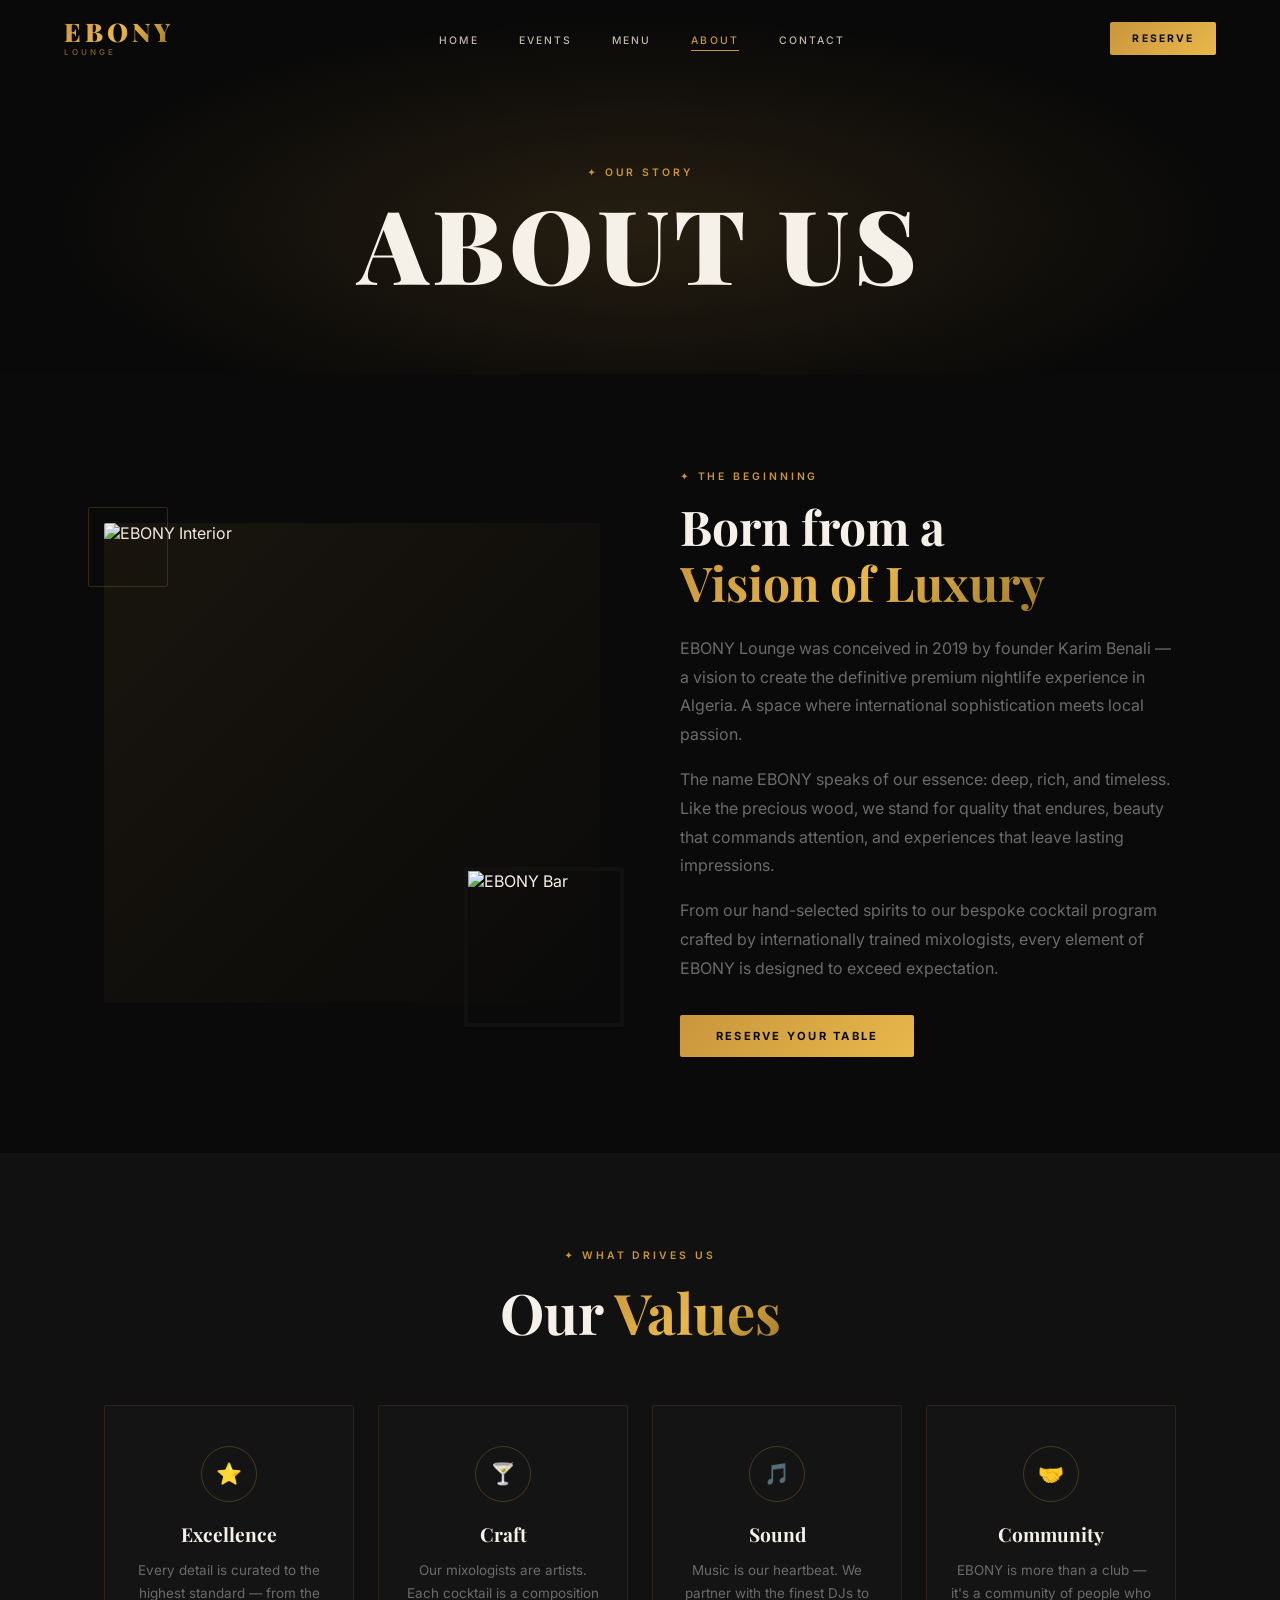
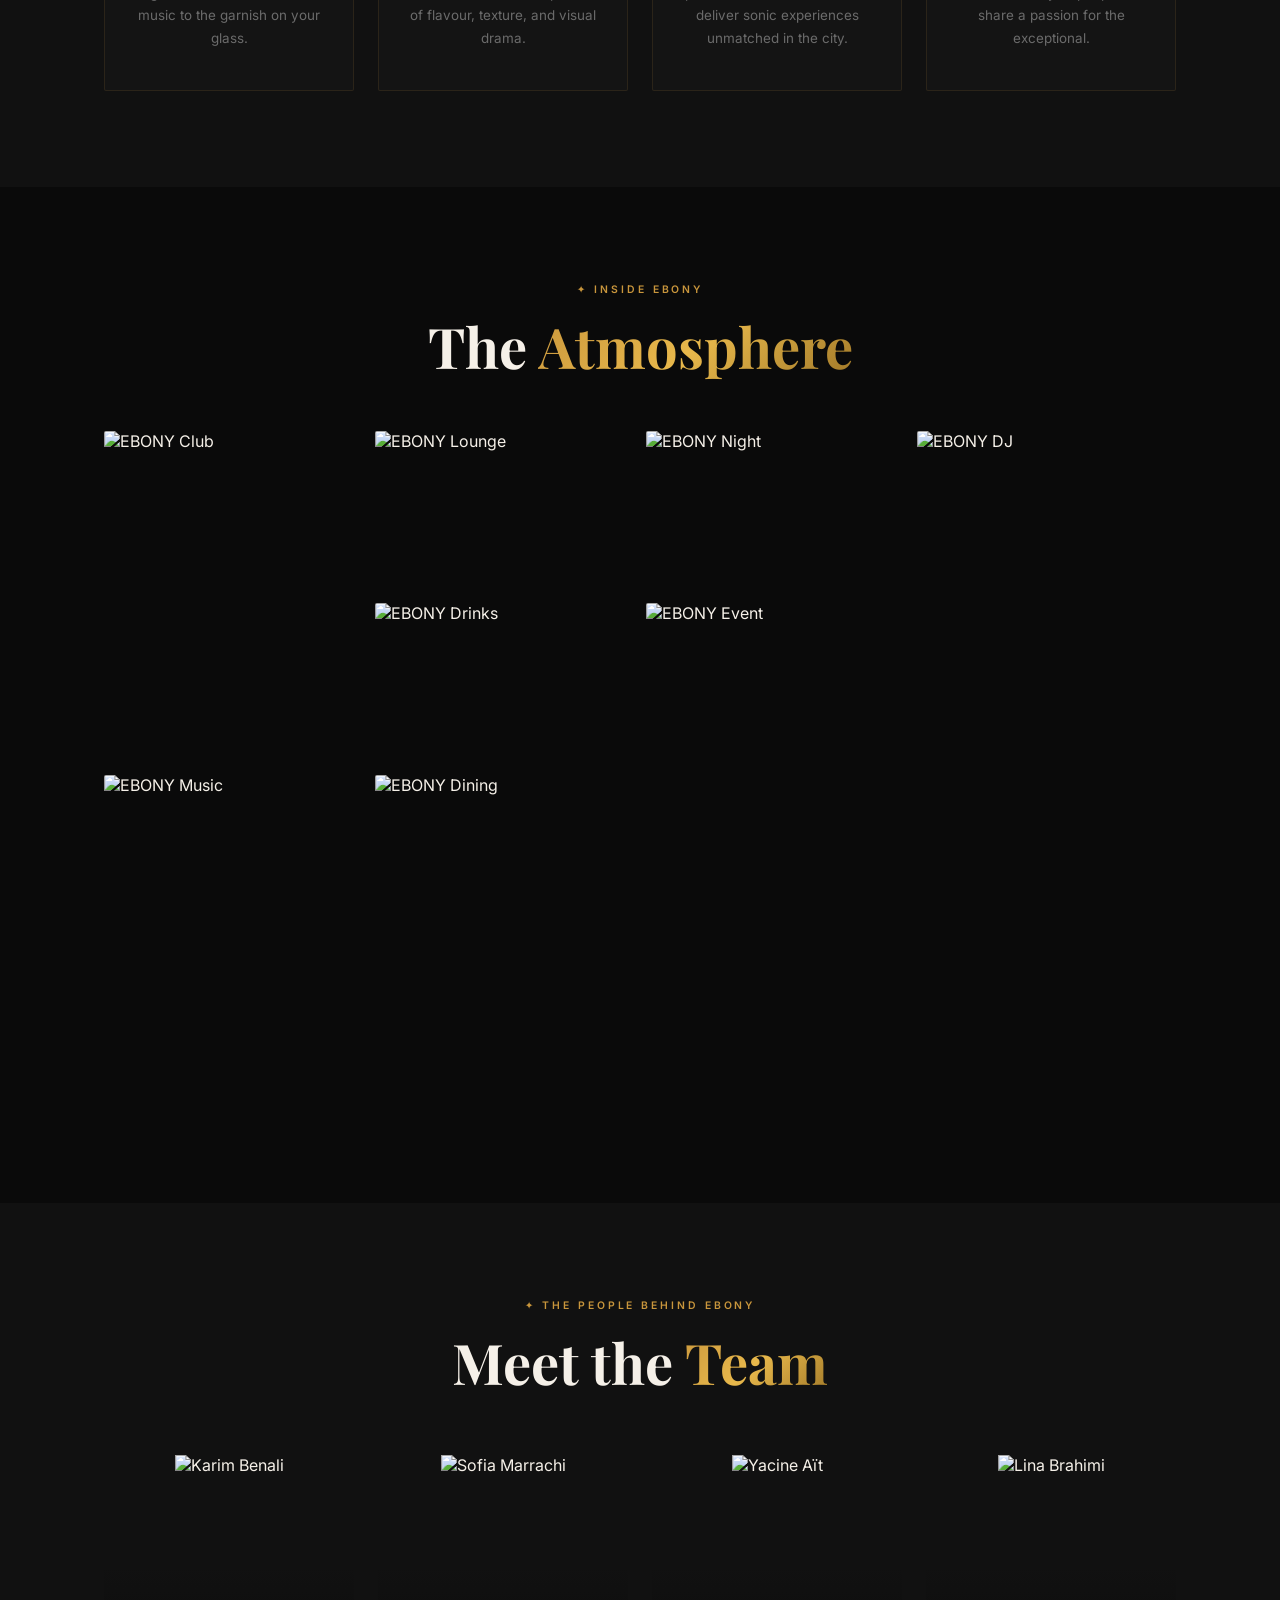
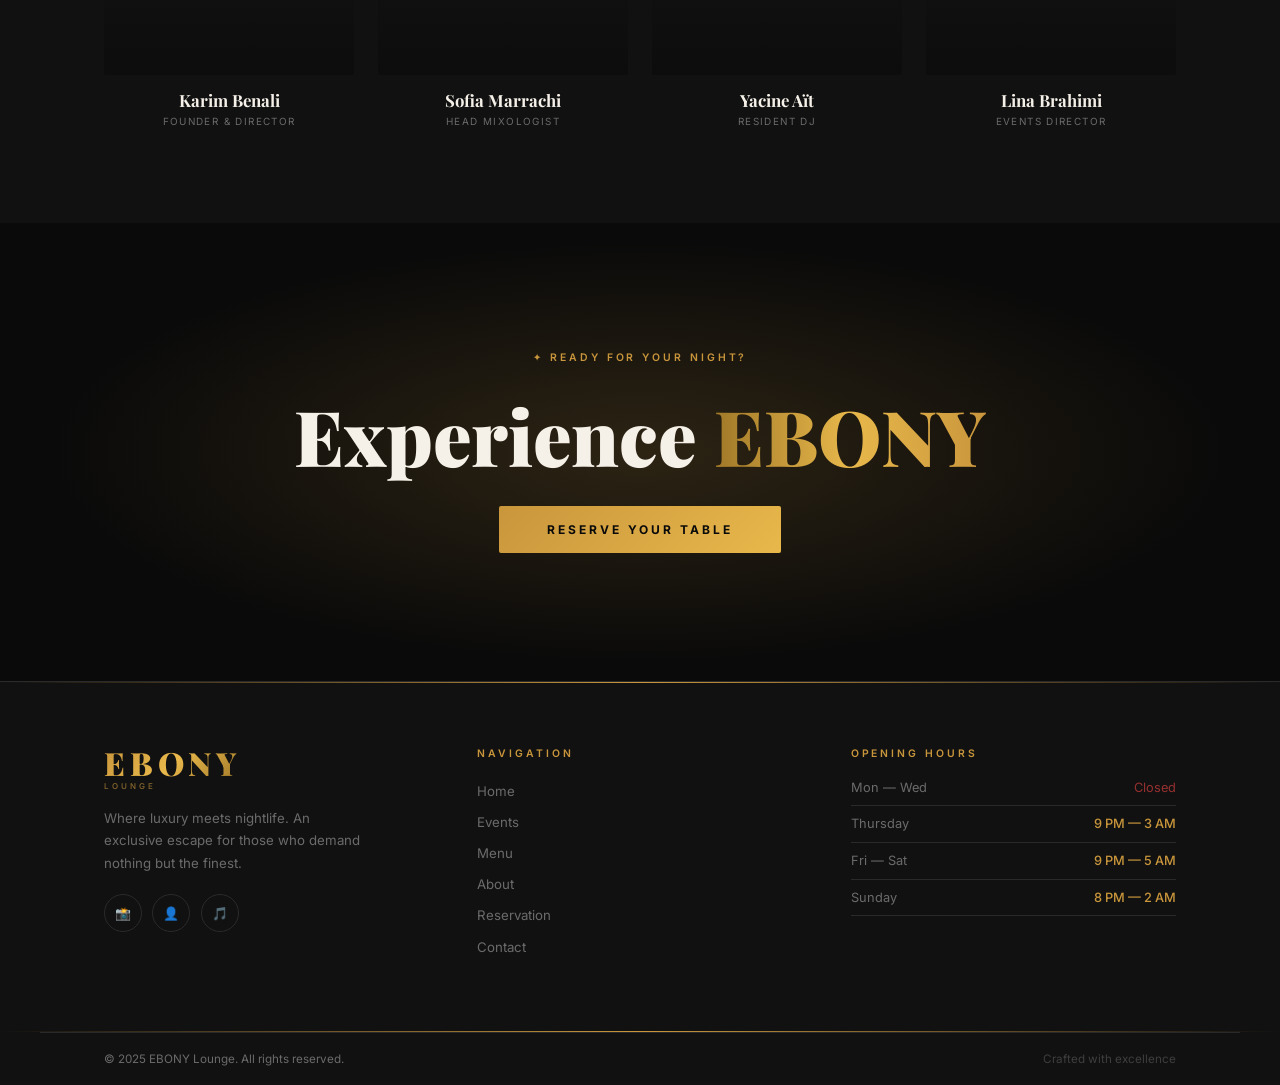
==== about.html @ 44146f15 "Initial commit — EBONY Lounge website" ====
<!DOCTYPE html>
<html lang="en">
<head>
  <meta charset="UTF-8" />
  <meta name="viewport" content="width=device-width, initial-scale=1.0" />
  <title>About — EBONY Lounge</title>
  <link rel="stylesheet" href="css/style.css" />
</head>
<body>

<nav id="navbar">
  <a href="index.html" class="nav-logo">
    <div class="logo-name gold-gradient">EBONY</div>
    <div class="logo-sub">LOUNGE</div>
  </a>
  <ul class="nav-links">
    <li><a href="index.html">Home</a></li>
    <li><a href="events.html">Events</a></li>
    <li><a href="menu.html">Menu</a></li>
    <li><a href="about.html">About</a></li>
    <li><a href="contact.html">Contact</a></li>
  </ul>
  <div class="nav-cta-wrap"><a href="reservation.html" class="btn-gold nav-cta">Reserve</a></div>
  <button class="nav-toggle" onclick="toggleMenu()" aria-label="Menu"><span></span><span></span><span></span></button>
</nav>
<div class="mobile-menu" id="mobileMenu">
  <a href="index.html" onclick="closeMenu()">Home</a>
  <a href="events.html" onclick="closeMenu()">Events</a>
  <a href="menu.html" onclick="closeMenu()">Menu</a>
  <a href="about.html" onclick="closeMenu()">About</a>
  <a href="reservation.html" onclick="closeMenu()">Reserve</a>
  <a href="contact.html" onclick="closeMenu()">Contact</a>
</div>

<!-- PAGE HERO -->
<div class="page-hero">
  <div class="page-hero-bg" style="background-image:url('https://images.unsplash.com/photo-1566417713940-fe7c737a9ef2?w=1920&q=80')"></div>
  <div class="page-hero-overlay"></div>
  <div class="page-hero-glow"></div>
  <div class="page-hero-content">
    <span class="section-label">✦ Our Story</span>
    <h1 class="page-title">ABOUT US</h1>
  </div>
</div>

<!-- STORY -->
<section class="section">
  <div class="container">
    <div class="about-split">
      <div class="about-img-wrap reveal from-left">
        <div class="about-img-main">
          <img src="https://images.unsplash.com/photo-1566417713940-fe7c737a9ef2?w=800&q=80" alt="EBONY Interior" loading="lazy" />
          <div class="about-img-overlay"></div>
        </div>
        <div class="about-img-thumb">
          <img src="https://images.unsplash.com/photo-1527529482837-4698179dc6ce?w=400&q=80" alt="EBONY Bar" loading="lazy" />
        </div>
        <div class="about-corner"></div>
      </div>
      <div class="reveal from-right">
        <p class="section-label" style="margin-bottom:1rem;">✦ The Beginning</p>
        <h2 style="font-family:'Playfair Display',serif;font-size:clamp(2rem,4vw,3rem);font-weight:700;line-height:1.15;margin-bottom:1.5rem;">
          Born from a<br><span class="gold-gradient">Vision of Luxury</span>
        </h2>
        <p style="color:var(--muted);line-height:1.8;margin-bottom:1rem;">
          EBONY Lounge was conceived in 2019 by founder Karim Benali — a vision to create the definitive premium nightlife experience in Algeria. A space where international sophistication meets local passion.
        </p>
        <p style="color:var(--muted);line-height:1.8;margin-bottom:1rem;">
          The name EBONY speaks of our essence: deep, rich, and timeless. Like the precious wood, we stand for quality that endures, beauty that commands attention, and experiences that leave lasting impressions.
        </p>
        <p style="color:var(--muted);line-height:1.8;margin-bottom:2rem;">
          From our hand-selected spirits to our bespoke cocktail program crafted by internationally trained mixologists, every element of EBONY is designed to exceed expectation.
        </p>
        <a href="reservation.html" class="btn-gold">Reserve Your Table</a>
      </div>
    </div>
  </div>
</section>

<!-- VALUES -->
<section class="section section-dark">
  <div class="container">
    <div class="reveal" style="text-align:center;margin-bottom:3.5rem;">
      <p class="section-label" style="margin-bottom:0.75rem;">✦ What Drives Us</p>
      <h2 style="font-family:'Playfair Display',serif;font-size:clamp(2rem,5vw,3.5rem);font-weight:700;color:var(--text);">
        Our <span class="gold-gradient">Values</span>
      </h2>
    </div>
    <div class="values-grid">
      <div class="value-card card reveal">
        <div class="value-icon">⭐</div>
        <h3 style="font-family:'Playfair Display',serif;font-size:1.2rem;font-weight:700;color:var(--text);margin-bottom:0.75rem;">Excellence</h3>
        <p style="color:var(--muted);font-size:0.84rem;line-height:1.7;">Every detail is curated to the highest standard — from the music to the garnish on your glass.</p>
      </div>
      <div class="value-card card reveal delay-1">
        <div class="value-icon">🍸</div>
        <h3 style="font-family:'Playfair Display',serif;font-size:1.2rem;font-weight:700;color:var(--text);margin-bottom:0.75rem;">Craft</h3>
        <p style="color:var(--muted);font-size:0.84rem;line-height:1.7;">Our mixologists are artists. Each cocktail is a composition of flavour, texture, and visual drama.</p>
      </div>
      <div class="value-card card reveal delay-2">
        <div class="value-icon">🎵</div>
        <h3 style="font-family:'Playfair Display',serif;font-size:1.2rem;font-weight:700;color:var(--text);margin-bottom:0.75rem;">Sound</h3>
        <p style="color:var(--muted);font-size:0.84rem;line-height:1.7;">Music is our heartbeat. We partner with the finest DJs to deliver sonic experiences unmatched in the city.</p>
      </div>
      <div class="value-card card reveal delay-3">
        <div class="value-icon">🤝</div>
        <h3 style="font-family:'Playfair Display',serif;font-size:1.2rem;font-weight:700;color:var(--text);margin-bottom:0.75rem;">Community</h3>
        <p style="color:var(--muted);font-size:0.84rem;line-height:1.7;">EBONY is more than a club — it's a community of people who share a passion for the exceptional.</p>
      </div>
    </div>
  </div>
</section>

<!-- GALLERY -->
<section class="section">
  <div class="container">
    <div class="reveal" style="text-align:center;margin-bottom:3rem;">
      <p class="section-label" style="margin-bottom:0.75rem;">✦ Inside EBONY</p>
      <h2 style="font-family:'Playfair Display',serif;font-size:clamp(2rem,5vw,3.5rem);font-weight:700;color:var(--text);">
        The <span class="gold-gradient">Atmosphere</span>
      </h2>
    </div>
    <div class="gallery-grid reveal">
      <div class="gallery-item tall">
        <img src="https://images.unsplash.com/photo-1545128485-c400e7702796?w=600&q=80" alt="EBONY Club" loading="lazy" />
      </div>
      <div class="gallery-item">
        <img src="https://images.unsplash.com/photo-1574391884720-bbc3740c59d1?w=600&q=80" alt="EBONY Lounge" loading="lazy" />
      </div>
      <div class="gallery-item">
        <img src="https://images.unsplash.com/photo-1561489396-888724a1543d?w=600&q=80" alt="EBONY Night" loading="lazy" />
      </div>
      <div class="gallery-item tall">
        <img src="https://images.unsplash.com/photo-1516450360452-9312f5e86fc7?w=600&q=80" alt="EBONY DJ" loading="lazy" />
      </div>
      <div class="gallery-item">
        <img src="https://images.unsplash.com/photo-1471565661762-b9dfae862dbe?w=600&q=80" alt="EBONY Drinks" loading="lazy" />
      </div>
      <div class="gallery-item">
        <img src="https://images.unsplash.com/photo-1540575467063-178a50c2df87?w=600&q=80" alt="EBONY Event" loading="lazy" />
      </div>
      <div class="gallery-item tall">
        <img src="https://images.unsplash.com/photo-1470225620780-dba8ba36b745?w=600&q=80" alt="EBONY Music" loading="lazy" />
      </div>
      <div class="gallery-item">
        <img src="https://images.unsplash.com/photo-1414235077428-338989a2e8c0?w=600&q=80" alt="EBONY Dining" loading="lazy" />
      </div>
    </div>
  </div>
</section>

<!-- TEAM -->
<section class="section section-dark">
  <div class="container">
    <div class="reveal" style="text-align:center;margin-bottom:3.5rem;">
      <p class="section-label" style="margin-bottom:0.75rem;">✦ The People Behind EBONY</p>
      <h2 style="font-family:'Playfair Display',serif;font-size:clamp(2rem,5vw,3.5rem);font-weight:700;color:var(--text);">
        Meet the <span class="gold-gradient">Team</span>
      </h2>
    </div>
    <div class="team-grid">
      <div class="team-member reveal">
        <div class="team-img">
          <img src="https://images.unsplash.com/photo-1507003211169-0a1dd7228f2d?w=400&q=80" alt="Karim Benali" loading="lazy" />
          <div class="team-img-overlay"></div>
        </div>
        <div class="team-name">Karim Benali</div>
        <div class="team-role">Founder & Director</div>
      </div>
      <div class="team-member reveal delay-1">
        <div class="team-img">
          <img src="https://images.unsplash.com/photo-1494790108755-2616b332b67a?w=400&q=80" alt="Sofia Marrachi" loading="lazy" />
          <div class="team-img-overlay"></div>
        </div>
        <div class="team-name">Sofia Marrachi</div>
        <div class="team-role">Head Mixologist</div>
      </div>
      <div class="team-member reveal delay-2">
        <div class="team-img">
          <img src="https://images.unsplash.com/photo-1472099645785-5658abf4ff4e?w=400&q=80" alt="Yacine Aït" loading="lazy" />
          <div class="team-img-overlay"></div>
        </div>
        <div class="team-name">Yacine Aït</div>
        <div class="team-role">Resident DJ</div>
      </div>
      <div class="team-member reveal delay-3">
        <div class="team-img">
          <img src="https://images.unsplash.com/photo-1438761681033-6461ffad8d80?w=400&q=80" alt="Lina Brahimi" loading="lazy" />
          <div class="team-img-overlay"></div>
        </div>
        <div class="team-name">Lina Brahimi</div>
        <div class="team-role">Events Director</div>
      </div>
    </div>
  </div>
</section>

<!-- CTA -->
<div class="cta-banner">
  <div class="cta-bg" style="background-image:url('https://images.unsplash.com/photo-1545128485-c400e7702796?w=1920&q=80')"></div>
  <div class="cta-overlay"></div>
  <div class="cta-glow"></div>
  <div class="cta-content reveal">
    <p class="section-label" style="margin-bottom:1.25rem;">✦ Ready for Your Night?</p>
    <h2 style="font-family:'Playfair Display',serif;font-size:clamp(2.5rem,6vw,5rem);font-weight:900;color:var(--text);margin-bottom:1.25rem;">
      Experience <span class="shimmer">EBONY</span>
    </h2>
    <a href="reservation.html" class="btn-gold" style="font-size:0.75rem;padding:16px 48px;letter-spacing:0.25em;">Reserve Your Table</a>
  </div>
</div>

<!-- FOOTER -->
<footer>
  <div class="gold-line"></div>
  <div class="footer-grid">
    <div>
      <a href="index.html" class="nav-logo" style="display:inline-flex;margin-bottom:1rem;">
        <div class="logo-name gold-gradient" style="font-size:2rem;">EBONY</div>
        <div class="logo-sub">LOUNGE</div>
      </a>
      <p style="color:var(--muted);font-size:0.83rem;line-height:1.7;max-width:260px;">Where luxury meets nightlife. An exclusive escape for those who demand nothing but the finest.</p>
      <div class="social-row"><a href="#" class="social-btn">📸</a><a href="#" class="social-btn">👤</a><a href="#" class="social-btn">🎵</a></div>
    </div>
    <div>
      <p class="section-label" style="margin-bottom:1.25rem;">Navigation</p>
      <ul class="footer-nav">
        <li><a href="index.html">Home</a></li><li><a href="events.html">Events</a></li>
        <li><a href="menu.html">Menu</a></li><li><a href="about.html">About</a></li>
        <li><a href="reservation.html">Reservation</a></li><li><a href="contact.html">Contact</a></li>
      </ul>
    </div>
    <div>
      <p class="section-label" style="margin-bottom:1.25rem;">Opening Hours</p>
      <ul class="hours-list">
        <li><span style="color:var(--muted);">Mon — Wed</span><span class="closed">Closed</span></li>
        <li><span style="color:var(--muted);">Thursday</span><span class="open-hours">9 PM — 3 AM</span></li>
        <li><span style="color:var(--muted);">Fri — Sat</span><span class="open-hours">9 PM — 5 AM</span></li>
        <li><span style="color:var(--muted);">Sunday</span><span class="open-hours">8 PM — 2 AM</span></li>
      </ul>
    </div>
  </div>
  <div class="gold-line"></div>
  <div class="footer-bottom">
    <span>© 2025 EBONY Lounge. All rights reserved.</span>
    <span style="opacity:0.5;">Crafted with excellence</span>
  </div>
</footer>

<script src="js/script.js"></script>
</body>
</html>
---- css/style.css ----
@import url('https://fonts.googleapis.com/css2?family=Playfair+Display:ital,wght@0,400;0,600;0,700;0,800;0,900;1,400&family=Inter:wght@300;400;500;600;700&display=swap');

:root {
  --gold: #C9963C;
  --gold-light: #E8B84B;
  --gold-dark: #A07828;
  --gold-muted: rgba(201,150,60,0.12);
  --gold-glow: rgba(201,150,60,0.35);
  --black: #0A0A0A;
  --dark: #111111;
  --card: #161616;
  --border: #2A2A2A;
  --muted: #6B6B6B;
  --text: #F5F0E8;
  --text-soft: #C0B8A8;
  --radius: 2px;
  --transition: all 0.35s cubic-bezier(0.25,0.1,0.25,1);
}

*,*::before,*::after { box-sizing: border-box; margin: 0; padding: 0; }
html { scroll-behavior: smooth; }
body {
  background: var(--black);
  color: var(--text);
  font-family: 'Inter', system-ui, sans-serif;
  overflow-x: hidden;
  -webkit-font-smoothing: antialiased;
}

::-webkit-scrollbar { width: 5px; }
::-webkit-scrollbar-track { background: var(--dark); }
::-webkit-scrollbar-thumb { background: var(--gold); border-radius: 3px; }

/* ── TYPOGRAPHY ── */
.gold-gradient {
  background: linear-gradient(135deg, #C9963C 0%, #E8B84B 50%, #A07828 100%);
  -webkit-background-clip: text;
  -webkit-text-fill-color: transparent;
  background-clip: text;
}
.shimmer {
  background: linear-gradient(90deg, #A07828 0%, #E8B84B 25%, #C9963C 50%, #E8B84B 75%, #A07828 100%);
  background-size: 200% auto;
  -webkit-background-clip: text;
  -webkit-text-fill-color: transparent;
  background-clip: text;
  animation: shimmer 3s linear infinite;
}
@keyframes shimmer {
  0% { background-position: 0% center; }
  100% { background-position: 200% center; }
}
.section-label {
  font-size: 0.65rem;
  letter-spacing: 0.28em;
  text-transform: uppercase;
  color: var(--gold);
  font-weight: 600;
}
.gold-line {
  height: 1px;
  background: linear-gradient(90deg, transparent, var(--gold), transparent);
}

/* ── BUTTONS ── */
.btn-gold {
  display: inline-block;
  background: linear-gradient(135deg, var(--gold), var(--gold-light));
  color: var(--black);
  font-weight: 700;
  font-size: 0.7rem;
  letter-spacing: 0.2em;
  text-transform: uppercase;
  padding: 14px 36px;
  border: none;
  border-radius: var(--radius);
  cursor: pointer;
  text-decoration: none;
  transition: var(--transition);
  position: relative;
}
.btn-gold:hover {
  box-shadow: 0 0 30px rgba(201,150,60,0.4);
  transform: translateY(-2px);
  filter: brightness(1.08);
}
.btn-gold:active { transform: translateY(0); }

.btn-outline {
  display: inline-block;
  border: 1px solid var(--gold);
  color: var(--gold);
  font-weight: 600;
  font-size: 0.7rem;
  letter-spacing: 0.2em;
  text-transform: uppercase;
  padding: 14px 36px;
  border-radius: var(--radius);
  cursor: pointer;
  text-decoration: none;
  background: transparent;
  transition: var(--transition);
}
.btn-outline:hover {
  background: var(--gold-muted);
  box-shadow: 0 0 20px rgba(201,150,60,0.12);
  transform: translateY(-2px);
}

/* ── LAYOUT ── */
.container { max-width: 1200px; margin: 0 auto; padding: 0 5%; }
.section { padding: 6rem 0; }
.section-dark { background: var(--dark); }

/* ── CARD ── */
.card {
  background: rgba(22,22,22,0.85);
  border: 1px solid rgba(201,150,60,0.12);
  transition: var(--transition);
}
.card:hover {
  border-color: rgba(201,150,60,0.35);
  box-shadow: 0 8px 40px rgba(0,0,0,0.5), 0 0 20px rgba(201,150,60,0.08);
}

/* ── NAVBAR ── */
#navbar {
  position: fixed;
  top: 0; left: 0; right: 0;
  z-index: 100;
  padding: 0 5%;
  height: 76px;
  display: flex;
  align-items: center;
  justify-content: space-between;
  transition: var(--transition);
}
#navbar.scrolled {
  background: rgba(10,10,10,0.96);
  backdrop-filter: blur(16px);
  border-bottom: 1px solid var(--border);
  box-shadow: 0 4px 30px rgba(0,0,0,0.6);
}
.nav-logo { text-decoration: none; display: flex; flex-direction: column; }
.logo-name {
  font-family: 'Playfair Display', serif;
  font-size: 1.6rem;
  font-weight: 900;
  letter-spacing: 0.15em;
  line-height: 1;
}
.logo-sub {
  font-size: 0.5rem;
  letter-spacing: 0.38em;
  color: rgba(201,150,60,0.65);
  text-transform: uppercase;
  font-weight: 500;
  margin-top: 2px;
}
.nav-links {
  display: flex;
  align-items: center;
  gap: 2.5rem;
  list-style: none;
}
.nav-links a {
  font-size: 0.65rem;
  letter-spacing: 0.2em;
  text-transform: uppercase;
  font-weight: 500;
  color: var(--text-soft);
  text-decoration: none;
  position: relative;
  transition: color 0.3s;
}
.nav-links a::after {
  content: '';
  position: absolute;
  bottom: -4px; left: 0;
  height: 1px; width: 0;
  background: var(--gold);
  transition: width 0.3s ease;
}
.nav-links a:hover, .nav-links a.active { color: var(--gold); }
.nav-links a:hover::after, .nav-links a.active::after { width: 100%; }
.nav-cta { padding: 10px 22px !important; font-size: 0.65rem !important; }

.nav-toggle {
  display: none;
  background: none;
  border: none;
  cursor: pointer;
  flex-direction: column;
  gap: 5px;
  padding: 4px;
}
.nav-toggle span {
  display: block;
  width: 24px; height: 1.5px;
  background: var(--gold);
  transition: var(--transition);
}
.nav-toggle.open span:nth-child(1) { transform: translateY(6.5px) rotate(45deg); }
.nav-toggle.open span:nth-child(2) { opacity: 0; }
.nav-toggle.open span:nth-child(3) { transform: translateY(-6.5px) rotate(-45deg); }

.mobile-menu {
  display: none;
  position: fixed;
  inset: 0;
  z-index: 99;
  background: rgba(10,10,10,0.98);
  backdrop-filter: blur(20px);
  flex-direction: column;
  align-items: center;
  justify-content: center;
  gap: 2rem;
}
.mobile-menu.open { display: flex; }
.mobile-menu a {
  font-family: 'Playfair Display', serif;
  font-size: 2.2rem;
  font-weight: 700;
  letter-spacing: 0.1em;
  text-transform: uppercase;
  color: var(--text);
  text-decoration: none;
  transition: color 0.3s;
  opacity: 0;
  transform: translateY(20px);
  animation: menuItemIn 0.4s forwards;
}
.mobile-menu.open a { }
.mobile-menu a:nth-child(1) { animation-delay: 0.05s; }
.mobile-menu a:nth-child(2) { animation-delay: 0.1s; }
.mobile-menu a:nth-child(3) { animation-delay: 0.15s; }
.mobile-menu a:nth-child(4) { animation-delay: 0.2s; }
.mobile-menu a:nth-child(5) { animation-delay: 0.25s; }
.mobile-menu a:nth-child(6) { animation-delay: 0.3s; }
.mobile-menu a:hover { color: var(--gold); }
@keyframes menuItemIn {
  to { opacity: 1; transform: translateY(0); }
}

/* ── FOOTER ── */
footer { background: var(--dark); border-top: 1px solid var(--border); }
.footer-grid {
  display: grid;
  grid-template-columns: repeat(3, 1fr);
  gap: 3rem;
  padding: 4rem 5%;
  max-width: 1200px;
  margin: 0 auto;
}
.footer-bottom {
  max-width: 1200px;
  margin: 0 auto;
  padding: 1.2rem 5%;
  display: flex;
  justify-content: space-between;
  align-items: center;
  gap: 1rem;
  font-size: 0.73rem;
  color: var(--muted);
  border-top: 1px solid var(--border);
}
.social-row { display: flex; gap: 0.65rem; margin-top: 1.25rem; }
.social-btn {
  width: 38px; height: 38px;
  border-radius: 50%;
  border: 1px solid var(--border);
  display: flex; align-items: center; justify-content: center;
  color: var(--muted);
  text-decoration: none;
  font-size: 0.8rem;
  transition: var(--transition);
}
.social-btn:hover { border-color: var(--gold); color: var(--gold); }
.footer-nav { list-style: none; }
.footer-nav li { margin-bottom: 0.7rem; }
.footer-nav a { color: var(--muted); font-size: 0.83rem; text-decoration: none; transition: color 0.3s; }
.footer-nav a:hover { color: var(--gold); }
.hours-list { list-style: none; }
.hours-list li {
  display: flex; justify-content: space-between;
  font-size: 0.8rem;
  padding-bottom: 0.65rem;
  border-bottom: 1px solid var(--border);
  margin-bottom: 0.65rem;
  gap: 1rem;
}
.closed { color: rgba(239,68,68,0.6); }
.open-hours { color: var(--gold); font-weight: 500; }

/* ── REVEAL ANIMATIONS ── */
.reveal {
  opacity: 0;
  transform: translateY(36px);
  transition: opacity 0.75s cubic-bezier(0.25,0.1,0.25,1), transform 0.75s cubic-bezier(0.25,0.1,0.25,1);
}
.reveal.from-left { transform: translateX(-36px); }
.reveal.from-right { transform: translateX(36px); }
.reveal.delay-1 { transition-delay: 0.1s; }
.reveal.delay-2 { transition-delay: 0.2s; }
.reveal.delay-3 { transition-delay: 0.3s; }
.reveal.delay-4 { transition-delay: 0.4s; }
.reveal.visible { opacity: 1; transform: none; }

/* ── HERO ── */
.hero {
  position: relative;
  height: 100vh;
  min-height: 680px;
  display: flex;
  align-items: center;
  justify-content: center;
  overflow: hidden;
  text-align: center;
}
.hero-bg {
  position: absolute; inset: 0;
  background-image: url('https://images.unsplash.com/photo-1545128485-c400e7702796?w=1920&q=90');
  background-size: cover;
  background-position: center;
  transition: transform 8s ease-out;
  transform: scale(1.06);
}
.hero-bg.loaded { transform: scale(1); }
.hero-overlay {
  position: absolute; inset: 0;
  background: linear-gradient(180deg, rgba(10,10,10,0.55) 0%, rgba(10,10,10,0.3) 50%, var(--black) 100%);
}
.hero-glow {
  position: absolute; inset: 0;
  background: radial-gradient(ellipse at 50% 60%, rgba(201,150,60,0.18) 0%, transparent 65%);
}
.hero-content { position: relative; z-index: 2; padding: 0 5%; max-width: 1000px; }
.hero-label {
  animation: fadeUp 0.7s ease both 0.2s;
  display: block; margin-bottom: 1.2rem;
}
.hero-title {
  font-family: 'Playfair Display', serif;
  font-size: clamp(3.5rem, 10vw, 8.5rem);
  font-weight: 900;
  letter-spacing: 0.07em;
  line-height: 0.95;
  color: var(--text);
  animation: fadeUp 0.8s ease both 0.4s;
  margin-bottom: 1.5rem;
}
.hero-sub {
  color: var(--text-soft);
  font-size: 1.05rem;
  max-width: 480px;
  margin: 0 auto 2.5rem;
  line-height: 1.7;
  animation: fadeUp 0.7s ease both 0.6s;
}
.hero-btns {
  display: flex;
  gap: 1rem;
  justify-content: center;
  flex-wrap: wrap;
  animation: fadeUp 0.7s ease both 0.75s;
}
.hero-scroll {
  position: absolute;
  bottom: 2.5rem; left: 50%;
  transform: translateX(-50%);
  z-index: 2;
}
.scroll-line {
  width: 1px; height: 60px;
  background: linear-gradient(180deg, rgba(201,150,60,0.7), transparent);
  margin: 0 auto;
  animation: scrollPulse 2s ease-in-out infinite;
}
@keyframes scrollPulse {
  0%,100% { opacity: 0.5; }
  50% { opacity: 1; }
}
.particles { position: absolute; inset: 0; z-index: 1; pointer-events: none; }
.particle {
  position: absolute;
  width: 3px; height: 3px;
  border-radius: 50%;
  background: rgba(201,150,60,0.55);
  animation: particleFloat var(--dur, 7s) ease-in-out infinite;
  animation-delay: var(--delay, 0s);
}
@keyframes particleFloat {
  0%,100% { transform: translateY(0) scale(1); opacity: 0.25; }
  50% { transform: translateY(-28px) scale(1.4); opacity: 0.85; }
}
@keyframes fadeUp {
  from { opacity: 0; transform: translateY(28px); }
  to   { opacity: 1; transform: translateY(0); }
}

/* ── STATS BAR ── */
.stats-bar { background: var(--dark); border-top: 1px solid var(--border); border-bottom: 1px solid var(--border); }
.stats-grid {
  display: grid;
  grid-template-columns: repeat(4, 1fr);
  max-width: 1200px;
  margin: 0 auto;
  padding: 2.5rem 5%;
  gap: 1rem;
}
.stat-item { text-align: center; }
.stat-value {
  font-family: 'Playfair Display', serif;
  font-size: 2.5rem;
  font-weight: 700;
  line-height: 1;
  margin-bottom: 0.3rem;
}
.stat-label { font-size: 0.6rem; letter-spacing: 0.22em; text-transform: uppercase; color: var(--muted); }

/* ── EVENTS ── */
.events-grid { display: grid; grid-template-columns: repeat(3, 1fr); gap: 1.5rem; }
.event-card { border-radius: var(--radius); overflow: hidden; display: flex; flex-direction: column; }
.event-card-img { position: relative; height: 210px; overflow: hidden; flex-shrink: 0; }
.event-card-img img { width: 100%; height: 100%; object-fit: cover; transition: transform 0.7s ease; }
.event-card:hover .event-card-img img { transform: scale(1.1); }
.event-img-overlay {
  position: absolute; inset: 0;
  background: linear-gradient(to top, rgba(10,10,10,0.85) 0%, transparent 60%);
}
.event-tag {
  position: absolute;
  top: 14px; left: 14px;
  font-size: 0.55rem; font-weight: 700;
  letter-spacing: 0.18em; text-transform: uppercase;
  background: var(--gold); color: var(--black);
  padding: 4px 10px;
}
.event-featured-tag {
  position: absolute;
  top: 14px; right: 14px;
  font-size: 0.52rem; font-weight: 700;
  letter-spacing: 0.15em; text-transform: uppercase;
  background: rgba(232,184,75,0.9); color: var(--black);
  padding: 4px 10px;
}
.event-body { padding: 1.5rem; flex: 1; display: flex; flex-direction: column; }
.event-meta {
  display: flex; gap: 1rem;
  font-size: 0.62rem; color: var(--gold);
  font-weight: 600; letter-spacing: 0.12em;
  margin-bottom: 0.75rem;
}
.event-title {
  font-family: 'Playfair Display', serif;
  font-size: 1.35rem; font-weight: 700;
  color: var(--text); margin-bottom: 0.6rem;
  transition: color 0.3s;
}
.event-card:hover .event-title { color: var(--gold); }
.event-desc { font-size: 0.82rem; color: var(--muted); line-height: 1.65; flex: 1; margin-bottom: 1.2rem; }
.event-footer {
  display: flex; align-items: center;
  justify-content: space-between;
  padding-top: 1rem;
  border-top: 1px solid var(--border);
}
.event-price { font-family: 'Playfair Display', serif; font-size: 1.1rem; font-weight: 700; color: var(--gold); }
.arrow-link {
  font-size: 0.65rem; letter-spacing: 0.15em;
  text-transform: uppercase; font-weight: 700;
  color: var(--gold); text-decoration: none;
  display: inline-flex; align-items: center; gap: 0.4rem;
  transition: gap 0.3s;
}
.arrow-link:hover { gap: 0.8rem; }

/* ── ABOUT SPLIT ── */
.about-split { display: grid; grid-template-columns: 1fr 1fr; gap: 5rem; align-items: center; }
.about-img-wrap { position: relative; }
.about-img-main { position: relative; height: 480px; overflow: hidden; border-radius: var(--radius); }
.about-img-main img { width: 100%; height: 100%; object-fit: cover; }
.about-img-overlay { position: absolute; inset: 0; background: linear-gradient(135deg, rgba(201,150,60,0.08), transparent); }
.about-img-thumb {
  position: absolute; bottom: -24px; right: -24px;
  width: 160px; height: 160px;
  border-radius: var(--radius); overflow: hidden;
  border: 4px solid var(--dark);
}
.about-img-thumb img { width: 100%; height: 100%; object-fit: cover; }
.about-corner {
  position: absolute; top: -16px; left: -16px;
  width: 80px; height: 80px;
  border: 1px solid rgba(201,150,60,0.22);
  border-radius: var(--radius);
}
.about-perks { display: flex; gap: 1.5rem; flex-wrap: wrap; margin: 1.5rem 0 2rem; }
.perk-item {
  display: flex; align-items: center;
  gap: 0.75rem; font-size: 0.85rem; color: var(--text-soft);
}
.perk-icon {
  width: 34px; height: 34px; border-radius: 50%;
  border: 1px solid rgba(201,150,60,0.3);
  display: flex; align-items: center; justify-content: center;
}

/* ── MENU PREVIEW ── */
.menu-grid { display: grid; grid-template-columns: repeat(4, 1fr); gap: 1px; background: var(--border); }
.menu-item { background: var(--black); padding: 2.2rem; transition: background 0.3s; }
.menu-item:hover { background: var(--card); }
.menu-item-line { width: 2.5rem; height: 1px; background: var(--gold); margin-bottom: 1.5rem; transition: width 0.5s; }
.menu-item:hover .menu-item-line { width: 4rem; }
.menu-cat { font-size: 0.58rem; letter-spacing: 0.22em; text-transform: uppercase; color: rgba(201,150,60,0.55); font-weight: 600; margin-bottom: 0.3rem; }
.menu-name { font-family: 'Playfair Display', serif; font-size: 1.15rem; font-weight: 700; color: var(--text); margin-bottom: 0.5rem; transition: color 0.3s; }
.menu-item:hover .menu-name { color: var(--gold); }
.menu-desc { font-size: 0.78rem; color: var(--muted); line-height: 1.6; margin-bottom: 1rem; }
.menu-price { font-family: 'Playfair Display', serif; font-size: 1.1rem; font-weight: 700; color: var(--gold); }

/* ── FULL MENU CARDS ── */
.menu-cards-grid { display: grid; grid-template-columns: repeat(3, 1fr); gap: 1.25rem; }
.menu-card { border-radius: var(--radius); overflow: hidden; display: flex; flex-direction: column; }
.menu-card-img { position: relative; height: 180px; overflow: hidden; flex-shrink: 0; }
.menu-card-img img { width: 100%; height: 100%; object-fit: cover; transition: transform 0.7s ease; }
.menu-card:hover .menu-card-img img { transform: scale(1.1) brightness(1.1); }
.menu-card-img-overlay { position: absolute; inset: 0; background: linear-gradient(to top, rgba(10,10,10,0.75) 0%, transparent 60%); }
.menu-card-body { padding: 1.25rem; flex: 1; display: flex; flex-direction: column; }
.menu-tags { display: flex; flex-wrap: wrap; gap: 0.4rem; margin-bottom: 0.6rem; }
.menu-tag {
  font-size: 0.52rem; font-weight: 700; letter-spacing: 0.12em;
  text-transform: uppercase; color: rgba(201,150,60,0.7);
  border: 1px solid rgba(201,150,60,0.2); padding: 2px 8px;
}
.menu-card-name {
  font-family: 'Playfair Display', serif;
  font-size: 1.1rem; font-weight: 700; color: var(--text);
  margin-bottom: 0.4rem; transition: color 0.3s;
}
.menu-card:hover .menu-card-name { color: var(--gold); }
.menu-card-desc { font-size: 0.76rem; color: var(--muted); line-height: 1.6; flex: 1; margin-bottom: 0.8rem; }
.menu-card-footer {
  display: flex; align-items: center; justify-content: space-between;
  padding-top: 0.75rem; border-top: 1px solid var(--border);
}
.menu-card-price { font-family: 'Playfair Display', serif; font-size: 1.05rem; font-weight: 700; color: var(--gold); }
.menu-card-cat { font-size: 0.6rem; letter-spacing: 0.1em; text-transform: uppercase; color: var(--muted); }

/* ── CTA BANNER ── */
.cta-banner { position: relative; padding: 8rem 5%; text-align: center; overflow: hidden; }
.cta-bg { position: absolute; inset: 0; background-image: url('https://images.unsplash.com/photo-1561489396-888724a1543d?w=1920&q=80'); background-size: cover; background-position: center; }
.cta-overlay { position: absolute; inset: 0; background: rgba(10,10,10,0.82); }
.cta-glow { position: absolute; inset: 0; background: radial-gradient(ellipse at 50% 50%, rgba(201,150,60,0.18) 0%, transparent 65%); }
.cta-content { position: relative; z-index: 2; max-width: 700px; margin: 0 auto; }

/* ── PAGE HERO ── */
.page-hero {
  position: relative;
  padding: 10rem 5% 5rem;
  display: flex; align-items: center; justify-content: center;
  text-align: center; overflow: hidden; min-height: 360px;
}
.page-hero-bg { position: absolute; inset: 0; background-size: cover; background-position: center; }
.page-hero-overlay { position: absolute; inset: 0; background: rgba(10,10,10,0.78); }
.page-hero-glow { position: absolute; inset: 0; background: radial-gradient(ellipse at 50% 60%, rgba(201,150,60,0.15) 0%, transparent 65%); }
.page-hero-content { position: relative; z-index: 2; }
.page-title {
  font-family: 'Playfair Display', serif;
  font-size: clamp(3rem, 8vw, 6.5rem);
  font-weight: 900; color: var(--text);
  letter-spacing: 0.05em; line-height: 1;
  margin-top: 0.75rem;
}

/* ── FILTER BAR ── */
.filter-bar {
  position: sticky; top: 76px; z-index: 40;
  background: var(--dark); border-bottom: 1px solid var(--border);
  padding: 1rem 5%;
  display: flex; gap: 0.5rem; overflow-x: auto;
}
.filter-btn {
  padding: 8px 20px; font-size: 0.62rem;
  letter-spacing: 0.16em; text-transform: uppercase; font-weight: 600;
  background: none; border: 1px solid var(--border);
  color: var(--muted); cursor: pointer;
  border-radius: var(--radius); white-space: nowrap;
  transition: var(--transition);
}
.filter-btn:hover { border-color: var(--gold); color: var(--gold); }
.filter-btn.active { background: var(--gold); border-color: var(--gold); color: var(--black); }

/* ── FORMS ── */
.form-group { margin-bottom: 1.25rem; }
.form-label {
  display: block; font-size: 0.6rem; letter-spacing: 0.22em;
  text-transform: uppercase; color: var(--muted);
  font-weight: 600; margin-bottom: 0.5rem;
}
.form-input, .form-select, .form-textarea {
  width: 100%;
  background: rgba(22,22,22,0.9);
  border: 1px solid var(--border);
  color: var(--text); padding: 13px 16px;
  font-size: 0.9rem; font-family: 'Inter', sans-serif;
  border-radius: var(--radius);
  transition: border-color 0.3s, box-shadow 0.3s;
  -webkit-appearance: none; appearance: none;
}
.form-input:focus, .form-select:focus, .form-textarea:focus {
  outline: none; border-color: var(--gold);
  box-shadow: 0 0 0 3px rgba(201,150,60,0.1);
}
.form-input::placeholder, .form-textarea::placeholder { color: var(--muted); }
.form-input.error, .form-select.error, .form-textarea.error { border-color: rgba(239,68,68,0.5); }
.form-error { font-size: 0.72rem; color: rgba(239,68,68,0.8); margin-top: 4px; display: none; }
.form-error.show { display: block; }
.form-textarea { resize: none; }
.form-grid-2 { display: grid; grid-template-columns: 1fr 1fr; gap: 1rem; }

/* ── STEP INDICATOR ── */
.steps { display: flex; align-items: center; justify-content: center; gap: 0.75rem; margin-bottom: 3rem; flex-wrap: wrap; }
.step-dot {
  width: 36px; height: 36px; border-radius: 50%;
  border: 1px solid var(--border);
  display: flex; align-items: center; justify-content: center;
  font-size: 0.72rem; font-weight: 700; color: var(--muted);
  transition: var(--transition);
}
.step-dot.active { background: var(--gold); border-color: var(--gold); color: var(--black); }
.step-dot.done { background: rgba(201,150,60,0.18); border-color: var(--gold); color: var(--gold); }
.step-label { font-size: 0.6rem; letter-spacing: 0.15em; text-transform: uppercase; color: var(--muted); transition: color 0.3s; }
.step-label.active { color: var(--gold); }
.step-connector { width: 50px; height: 1px; background: var(--border); transition: background 0.4s; }
.step-connector.done { background: var(--gold); }

/* ── TABLE TYPE CARDS ── */
.table-cards { display: grid; grid-template-columns: repeat(3,1fr); gap: 1rem; }
.table-card {
  border: 1px solid var(--border);
  border-radius: var(--radius); padding: 1.5rem;
  cursor: pointer; position: relative;
  transition: var(--transition); background: none;
  text-align: left;
}
.table-card:hover { border-color: rgba(201,150,60,0.4); }
.table-card.selected { border: 2px solid var(--gold); background: rgba(201,150,60,0.04); box-shadow: 0 0 20px rgba(201,150,60,0.12); }
.table-popular {
  position: absolute; top: -11px; left: 50%; transform: translateX(-50%);
  background: var(--gold); color: var(--black);
  font-size: 0.5rem; font-weight: 700;
  letter-spacing: 0.18em; text-transform: uppercase;
  padding: 3px 12px; white-space: nowrap;
}
.table-perk {
  font-size: 0.68rem; color: var(--muted);
  display: flex; align-items: center; gap: 6px; margin-top: 5px;
}
.table-perk::before {
  content: ''; display: inline-block;
  width: 4px; height: 4px; border-radius: 50%;
  background: rgba(201,150,60,0.5); flex-shrink: 0;
}
.table-check { float: right; color: var(--gold); font-size: 0.7rem; display: none; }
.table-card.selected .table-check { display: inline; }

/* ── TIME SLOTS ── */
.time-grid { display: grid; grid-template-columns: repeat(4,1fr); gap: 0.5rem; }
.time-slot {
  padding: 10px 6px; font-size: 0.65rem; font-weight: 600;
  text-align: center; border: 1px solid var(--border);
  border-radius: var(--radius); cursor: pointer;
  background: none; color: var(--muted);
  transition: var(--transition);
}
.time-slot:hover { border-color: var(--gold); color: var(--gold); }
.time-slot.selected { background: var(--gold); border-color: var(--gold); color: var(--black); }

/* ── REVIEW TABLE ── */
.review-table { width: 100%; border-collapse: collapse; font-size: 0.85rem; }
.review-table td { padding: 0.8rem 0; border-bottom: 1px solid var(--border); }
.review-table td:first-child { color: var(--muted); }
.review-table td:last-child { color: var(--text); font-weight: 500; text-align: right; }

/* ── SUCCESS BOX ── */
.success-box { text-align: center; padding: 4rem 2rem; }
.success-check {
  width: 72px; height: 72px; border-radius: 50%;
  border: 1px solid var(--gold); background: rgba(201,150,60,0.08);
  display: flex; align-items: center; justify-content: center;
  font-size: 1.8rem; margin: 0 auto 1.5rem;
  animation: scaleIn 0.5s cubic-bezier(0.34,1.56,0.64,1) both;
}
@keyframes scaleIn { from { transform: scale(0); } to { transform: scale(1); } }

/* ── GALLERY ── */
.gallery-grid { display: grid; grid-template-columns: repeat(4,1fr); grid-auto-rows: 160px; gap: 0.75rem; }
.gallery-item { overflow: hidden; border-radius: var(--radius); }
.gallery-item.tall { grid-row: span 2; }
.gallery-item img { width: 100%; height: 100%; object-fit: cover; transition: transform 0.7s ease; display: block; }
.gallery-item:hover img { transform: scale(1.1); }

/* ── TEAM ── */
.team-grid { display: grid; grid-template-columns: repeat(4,1fr); gap: 1.5rem; }
.team-member { text-align: center; }
.team-img { position: relative; height: 220px; border-radius: var(--radius); overflow: hidden; margin-bottom: 0.85rem; }
.team-img img { width: 100%; height: 100%; object-fit: cover; transition: transform 0.7s; }
.team-member:hover .team-img img { transform: scale(1.08); }
.team-img-overlay { position: absolute; inset: 0; background: linear-gradient(to top, rgba(10,10,10,0.65) 0%, transparent 50%); }
.team-name { font-family: 'Playfair Display', serif; font-size: 1.05rem; font-weight: 700; color: var(--text); transition: color 0.3s; }
.team-member:hover .team-name { color: var(--gold); }
.team-role { font-size: 0.62rem; letter-spacing: 0.14em; text-transform: uppercase; color: var(--muted); margin-top: 4px; }

/* ── VALUES ── */
.values-grid { display: grid; grid-template-columns: repeat(4,1fr); gap: 1.5rem; }
.value-card { text-align: center; padding: 2.5rem 1.5rem; border-radius: var(--radius); }
.value-icon {
  width: 56px; height: 56px; border-radius: 50%;
  border: 1px solid rgba(201,150,60,0.28);
  display: flex; align-items: center; justify-content: center;
  margin: 0 auto 1.2rem; font-size: 1.3rem;
  transition: var(--transition);
}
.value-card:hover .value-icon { background: rgba(201,150,60,0.1); border-color: rgba(201,150,60,0.6); }

/* ── CONTACT ── */
.contact-split { display: grid; grid-template-columns: 2fr 3fr; gap: 4rem; align-items: start; }
.contact-item { display: flex; align-items: flex-start; gap: 1.25rem; margin-bottom: 2rem; }
.contact-icon {
  width: 42px; height: 42px; border-radius: 50%;
  border: 1px solid rgba(201,150,60,0.3);
  display: flex; align-items: center; justify-content: center;
  font-size: 0.9rem; flex-shrink: 0; color: var(--gold);
}
.map-placeholder {
  height: 280px; background: var(--dark);
  border-top: 1px solid var(--border);
  display: flex; flex-direction: column;
  align-items: center; justify-content: center; gap: 0.6rem;
}

/* ── HIDDEN UTIL ── */
.hidden { display: none !important; }

/* ── RESPONSIVE ── */
@media (max-width: 1024px) {
  .events-grid { grid-template-columns: repeat(2,1fr); }
  .menu-grid { grid-template-columns: repeat(2,1fr); }
  .menu-cards-grid { grid-template-columns: repeat(2,1fr); }
  .gallery-grid { grid-template-columns: repeat(3,1fr); }
  .team-grid, .values-grid { grid-template-columns: repeat(2,1fr); }
  .table-cards { grid-template-columns: 1fr; }
  .contact-split { grid-template-columns: 1fr; gap: 2.5rem; }
  .footer-grid { grid-template-columns: 1fr 1fr; }
  .about-split { grid-template-columns: 1fr; }
  .about-img-wrap { display: none; }
}
@media (max-width: 768px) {
  .nav-links, .nav-cta-wrap { display: none; }
  .nav-toggle { display: flex; }
  .events-grid { grid-template-columns: 1fr; }
  .stats-grid { grid-template-columns: repeat(2,1fr); }
  .menu-grid { grid-template-columns: 1fr; gap: 0; }
  .menu-cards-grid { grid-template-columns: 1fr; }
  .gallery-grid { grid-template-columns: repeat(2,1fr); }
  .form-grid-2 { grid-template-columns: 1fr; }
  .time-grid { grid-template-columns: repeat(3,1fr); }
  .footer-grid { grid-template-columns: 1fr; }
  .footer-bottom { flex-direction: column; text-align: center; }
  .team-grid { grid-template-columns: repeat(2,1fr); }
  .values-grid { grid-template-columns: repeat(2,1fr); }
  .hero-btns { flex-direction: column; align-items: center; }
}
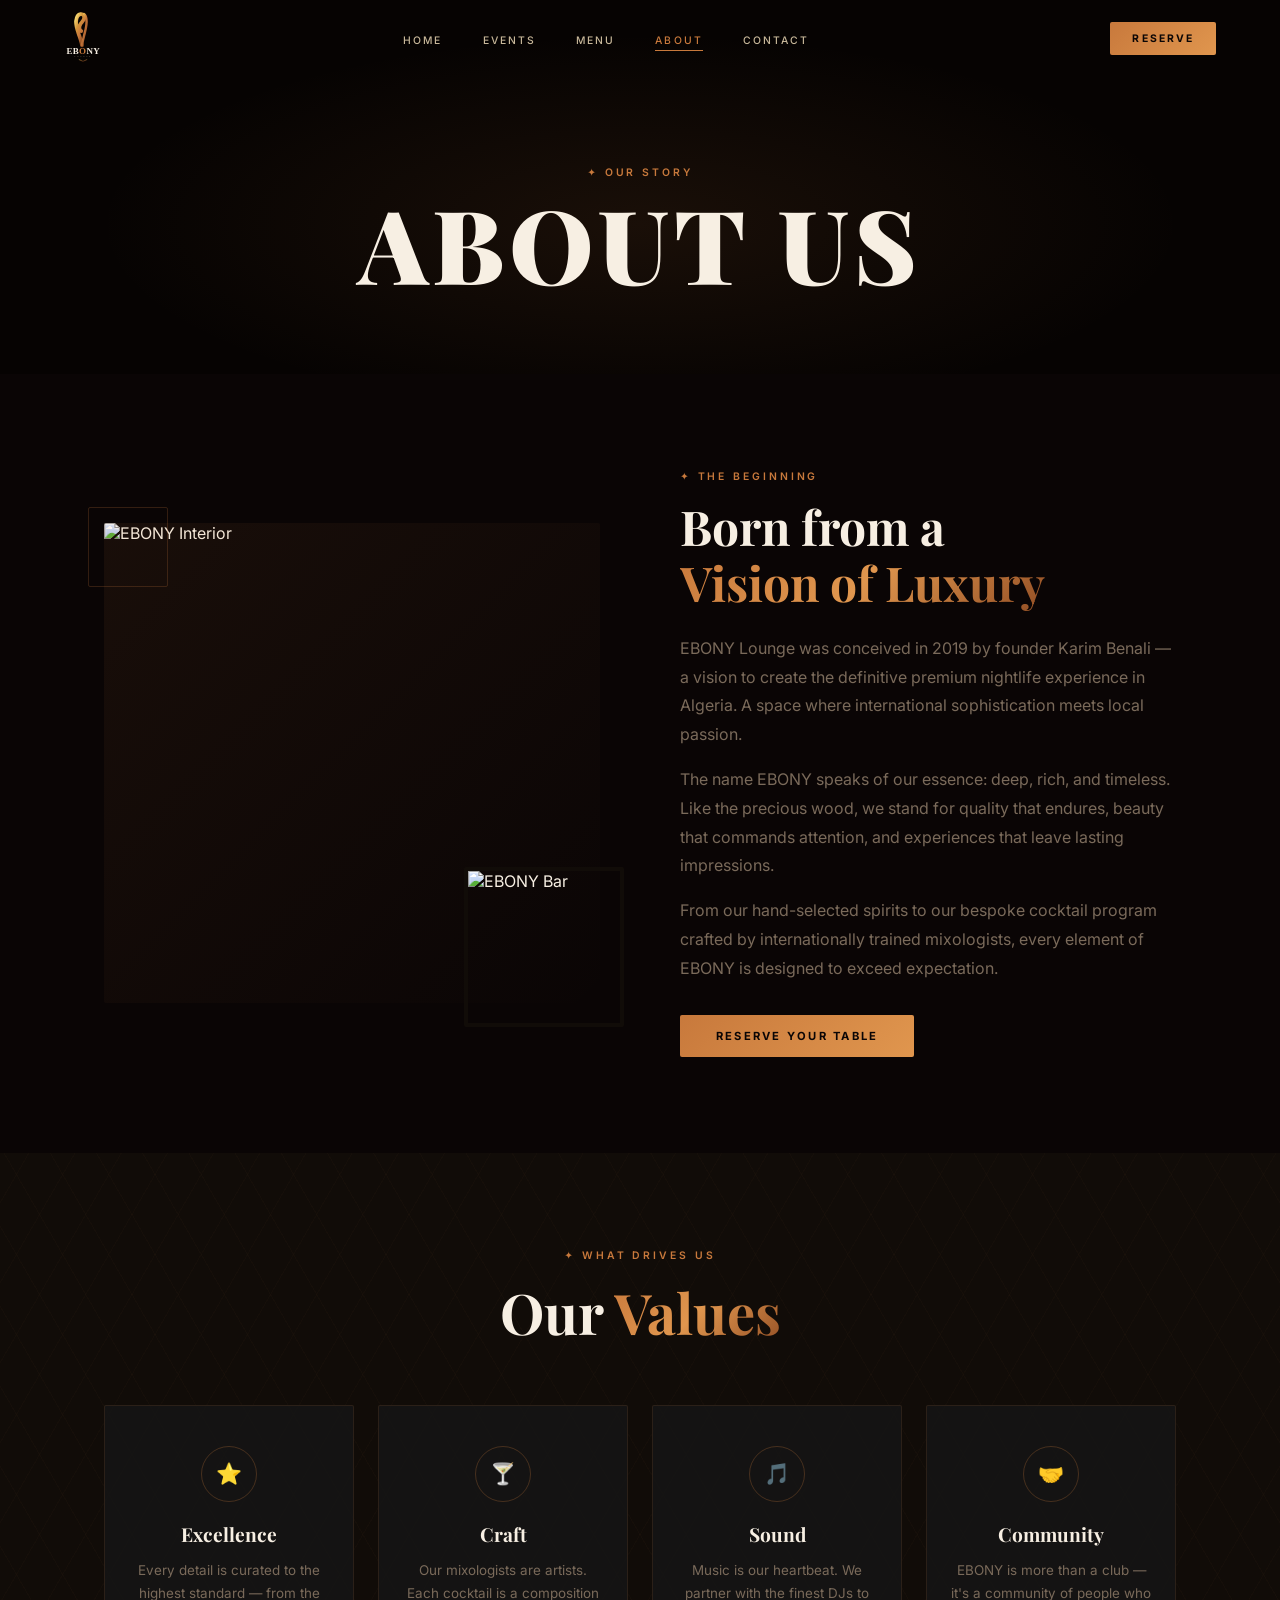
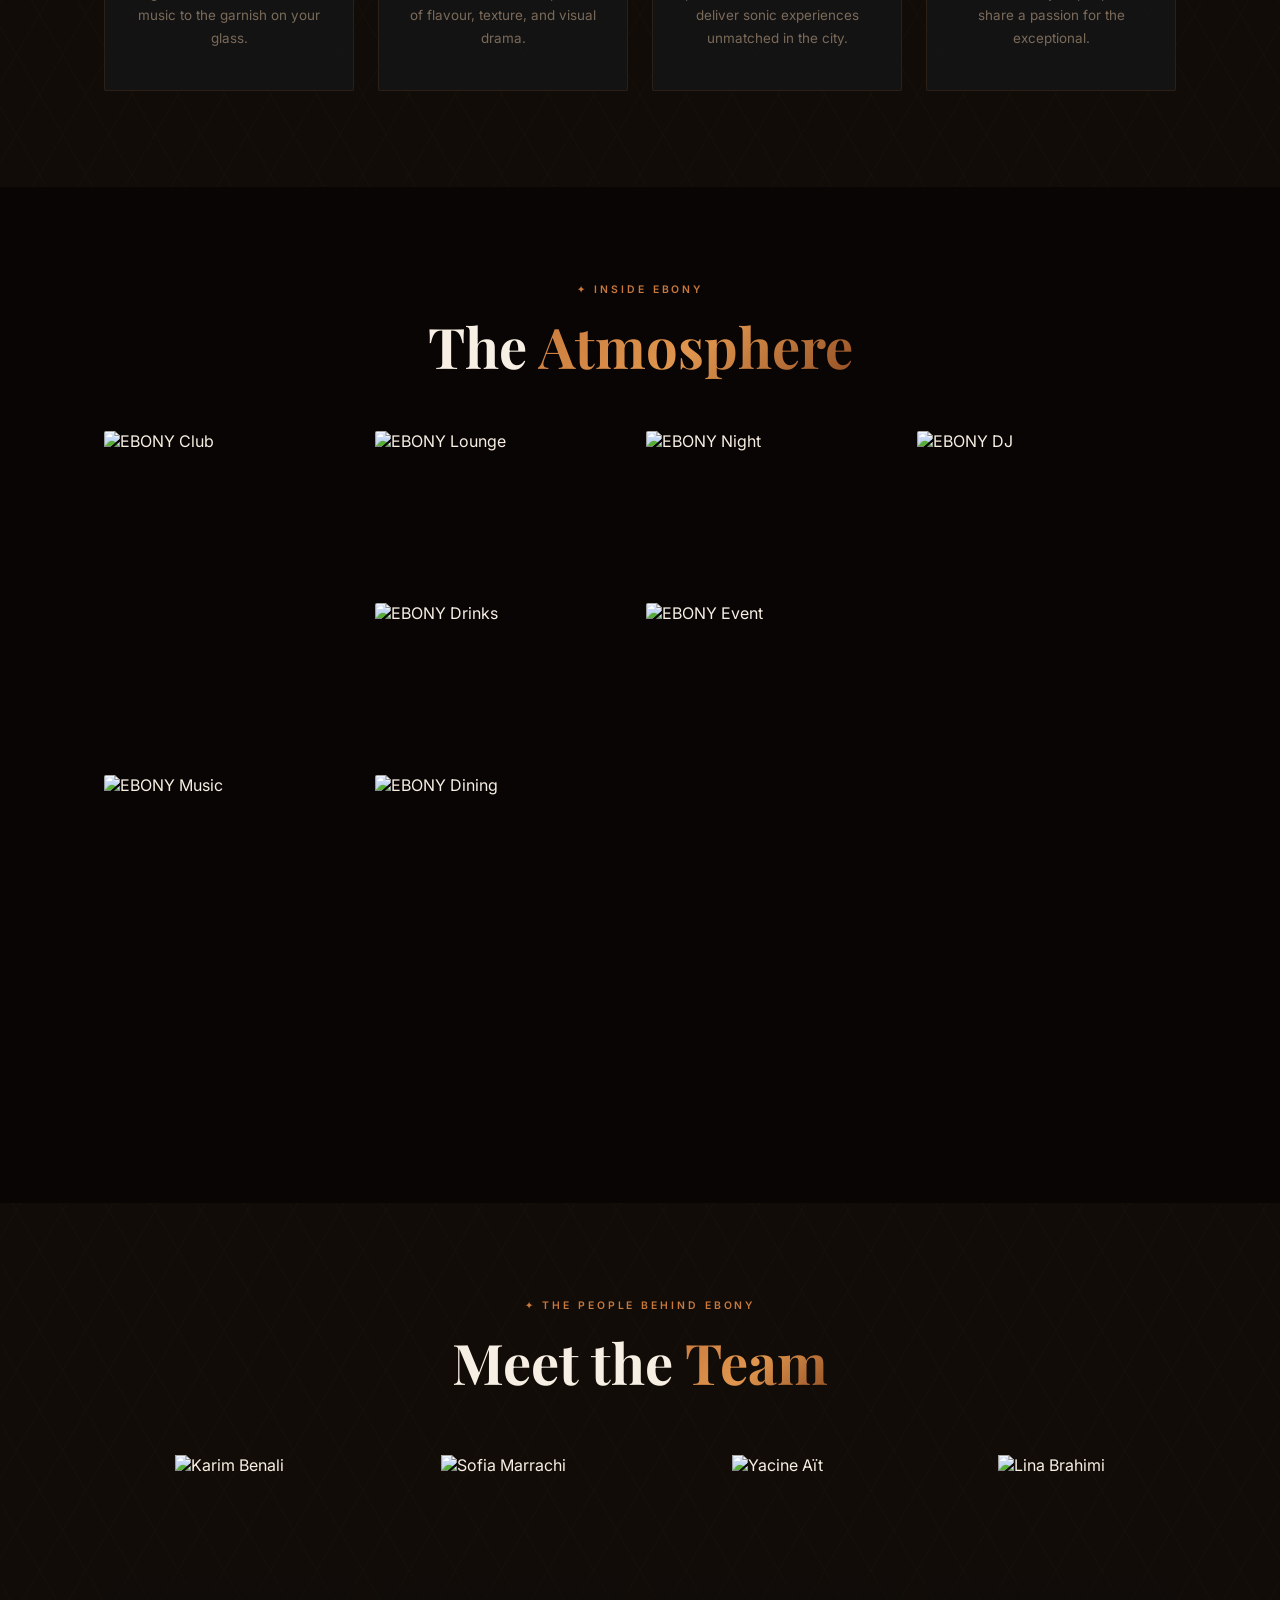
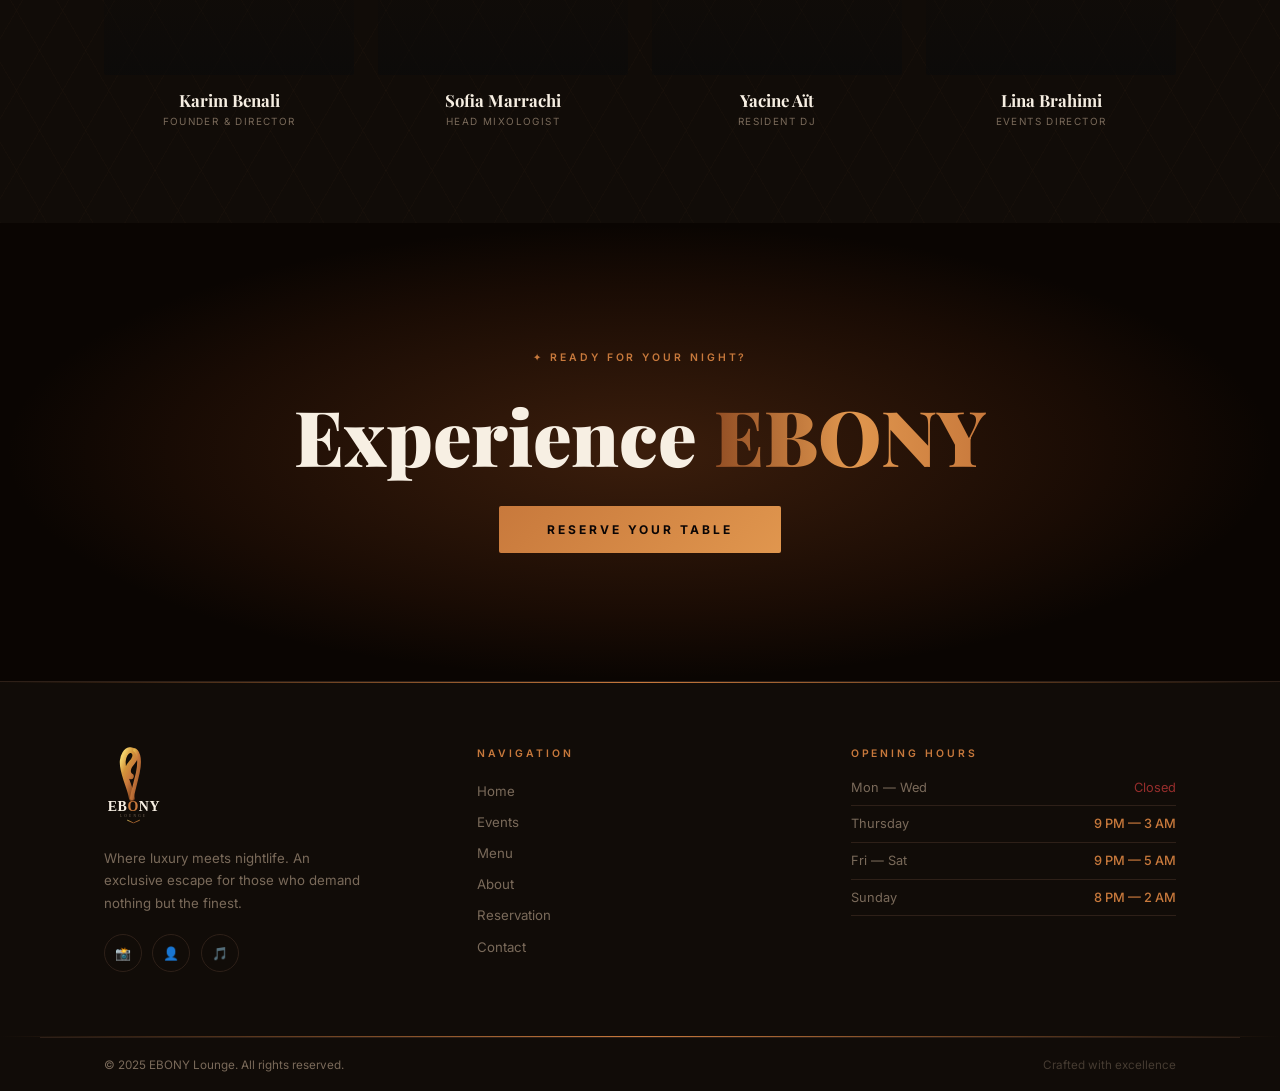
==== commit 718e4c26: "feat: SVG logo in navbar/footer, fix hero dark overlay - Add img/logo-white.svg — wine glass + EBONY" ====
--- a/about.html
+++ b/about.html
@@ -1,4 +1,4 @@
-<!DOCTYPE html>
+﻿<!DOCTYPE html>
 <html lang="en">
 <head>
   <meta charset="UTF-8" />
@@ -10,8 +10,7 @@
 
 <nav id="navbar">
   <a href="index.html" class="nav-logo">
-    <div class="logo-name gold-gradient">EBONY</div>
-    <div class="logo-sub">LOUNGE</div>
+    <img src="img/logo-white.svg" alt="EBONY Lounge" class="logo-img" />
   </a>
   <ul class="nav-links">
     <li><a href="index.html">Home</a></li>
@@ -214,9 +213,8 @@
   <div class="gold-line"></div>
   <div class="footer-grid">
     <div>
-      <a href="index.html" class="nav-logo" style="display:inline-flex;margin-bottom:1rem;">
-        <div class="logo-name gold-gradient" style="font-size:2rem;">EBONY</div>
-        <div class="logo-sub">LOUNGE</div>
+      <a href="index.html" class="nav-logo" style="display:inline-block;margin-bottom:1rem;">
+        <img src="img/logo-white.svg" alt="EBONY Lounge" class="logo-img-footer" />
       </a>
       <p style="color:var(--muted);font-size:0.83rem;line-height:1.7;max-width:260px;">Where luxury meets nightlife. An exclusive escape for those who demand nothing but the finest.</p>
       <div class="social-row"><a href="#" class="social-btn">📸</a><a href="#" class="social-btn">👤</a><a href="#" class="social-btn">🎵</a></div>
--- a/css/style.css
+++ b/css/style.css
@@ -1,18 +1,18 @@
-@import url('https://fonts.googleapis.com/css2?family=Playfair+Display:ital,wght@0,400;0,600;0,700;0,800;0,900;1,400&family=Inter:wght@300;400;500;600;700&display=swap');
+@import url('https://fonts.googleapis.com/css2?family=Playfair+Display:ital,wght@0,400;0,600;0,700;0,800;0,900;1,400&family=Inter:wght@300;400;500;600;700&family=Cormorant+Garamond:ital,wght@0,600;0,700;1,400;1,600&display=swap');
 
 :root {
-  --gold: #C9963C;
-  --gold-light: #E8B84B;
-  --gold-dark: #A07828;
-  --gold-muted: rgba(201,150,60,0.12);
-  --gold-glow: rgba(201,150,60,0.35);
-  --black: #0A0A0A;
-  --dark: #111111;
-  --card: #161616;
-  --border: #2A2A2A;
-  --muted: #6B6B6B;
-  --text: #F5F0E8;
-  --text-soft: #C0B8A8;
+  --gold: #C8793C;
+  --gold-light: #E0964E;
+  --gold-dark: #924E24;
+  --gold-muted: rgba(200,121,60,0.12);
+  --gold-glow: rgba(200,121,60,0.38);
+  --black: #0A0505;
+  --dark: #110C08;
+  --card: #1A1008;
+  --border: #2E2018;
+  --muted: #7A6A5A;
+  --text: #F7EFE3;
+  --text-soft: #C8B89A;
   --radius: 2px;
   --transition: all 0.35s cubic-bezier(0.25,0.1,0.25,1);
 }
@@ -33,13 +33,13 @@
 
 /* ── TYPOGRAPHY ── */
 .gold-gradient {
-  background: linear-gradient(135deg, #C9963C 0%, #E8B84B 50%, #A07828 100%);
+  background: linear-gradient(135deg, #C8793C 0%, #E0964E 50%, #924E24 100%);
   -webkit-background-clip: text;
   -webkit-text-fill-color: transparent;
   background-clip: text;
 }
 .shimmer {
-  background: linear-gradient(90deg, #A07828 0%, #E8B84B 25%, #C9963C 50%, #E8B84B 75%, #A07828 100%);
+  background: linear-gradient(90deg, #924E24 0%, #E0964E 25%, #C8793C 50%, #E0964E 75%, #924E24 100%);
   background-size: 200% auto;
   -webkit-background-clip: text;
   -webkit-text-fill-color: transparent;
@@ -80,7 +80,7 @@
   position: relative;
 }
 .btn-gold:hover {
-  box-shadow: 0 0 30px rgba(201,150,60,0.4);
+  box-shadow: 0 0 30px rgba(200,121,60,0.4);
   transform: translateY(-2px);
   filter: brightness(1.08);
 }
@@ -103,24 +103,30 @@
 }
 .btn-outline:hover {
   background: var(--gold-muted);
-  box-shadow: 0 0 20px rgba(201,150,60,0.12);
+  box-shadow: 0 0 20px rgba(200,121,60,0.12);
   transform: translateY(-2px);
 }
 
 /* ── LAYOUT ── */
 .container { max-width: 1200px; margin: 0 auto; padding: 0 5%; }
 .section { padding: 6rem 0; }
-.section-dark { background: var(--dark); }
+.section-dark {
+  background: var(--dark);
+  background-image:
+    repeating-linear-gradient(60deg, rgba(200,121,60,0.025) 0, rgba(200,121,60,0.025) 1px, transparent 1px, transparent 40px),
+    repeating-linear-gradient(-60deg, rgba(200,121,60,0.025) 0, rgba(200,121,60,0.025) 1px, transparent 1px, transparent 40px);
+}
+
 
 /* ── CARD ── */
 .card {
   background: rgba(22,22,22,0.85);
-  border: 1px solid rgba(201,150,60,0.12);
+  border: 1px solid rgba(200,121,60,0.12);
   transition: var(--transition);
 }
 .card:hover {
-  border-color: rgba(201,150,60,0.35);
-  box-shadow: 0 8px 40px rgba(0,0,0,0.5), 0 0 20px rgba(201,150,60,0.08);
+  border-color: rgba(200,121,60,0.35);
+  box-shadow: 0 8px 40px rgba(0,0,0,0.5), 0 0 20px rgba(200,121,60,0.08);
 }
 
 /* ── NAVBAR ── */
@@ -141,21 +147,18 @@
   border-bottom: 1px solid var(--border);
   box-shadow: 0 4px 30px rgba(0,0,0,0.6);
 }
-.nav-logo { text-decoration: none; display: flex; flex-direction: column; }
-.logo-name {
-  font-family: 'Playfair Display', serif;
-  font-size: 1.6rem;
-  font-weight: 900;
-  letter-spacing: 0.15em;
-  line-height: 1;
-}
-.logo-sub {
-  font-size: 0.5rem;
-  letter-spacing: 0.38em;
-  color: rgba(201,150,60,0.65);
-  text-transform: uppercase;
-  font-weight: 500;
-  margin-top: 2px;
+.nav-logo { text-decoration: none; display: flex; align-items: center; }
+.logo-img {
+  height: 52px;
+  width: auto;
+  display: block;
+  transition: opacity 0.3s;
+}
+.logo-img:hover { opacity: 0.85; }
+.logo-img-footer {
+  height: 80px;
+  width: auto;
+  display: block;
 }
 .nav-links {
   display: flex;
@@ -328,11 +331,11 @@
 .hero-bg.loaded { transform: scale(1); }
 .hero-overlay {
   position: absolute; inset: 0;
-  background: linear-gradient(180deg, rgba(10,10,10,0.55) 0%, rgba(10,10,10,0.3) 50%, var(--black) 100%);
+  background: linear-gradient(180deg, rgba(5,3,2,0.72) 0%, rgba(5,3,2,0.38) 50%, var(--black) 100%);
 }
 .hero-glow {
   position: absolute; inset: 0;
-  background: radial-gradient(ellipse at 50% 60%, rgba(201,150,60,0.18) 0%, transparent 65%);
+  background: radial-gradient(ellipse at 50% 55%, rgba(200,121,60,0.12) 0%, transparent 60%);
 }
 .hero-content { position: relative; z-index: 2; padding: 0 5%; max-width: 1000px; }
 .hero-label {
@@ -372,7 +375,7 @@
 }
 .scroll-line {
   width: 1px; height: 60px;
-  background: linear-gradient(180deg, rgba(201,150,60,0.7), transparent);
+  background: linear-gradient(180deg, rgba(200,121,60,0.7), transparent);
   margin: 0 auto;
   animation: scrollPulse 2s ease-in-out infinite;
 }
@@ -385,7 +388,7 @@
   position: absolute;
   width: 3px; height: 3px;
   border-radius: 50%;
-  background: rgba(201,150,60,0.55);
+  background: rgba(200,121,60,0.55);
   animation: particleFloat var(--dur, 7s) ease-in-out infinite;
   animation-delay: var(--delay, 0s);
 }
@@ -441,7 +444,7 @@
   top: 14px; right: 14px;
   font-size: 0.52rem; font-weight: 700;
   letter-spacing: 0.15em; text-transform: uppercase;
-  background: rgba(232,184,75,0.9); color: var(--black);
+  background: rgba(224,150,78,0.9); color: var(--black);
   padding: 4px 10px;
 }
 .event-body { padding: 1.5rem; flex: 1; display: flex; flex-direction: column; }
@@ -480,7 +483,7 @@
 .about-img-wrap { position: relative; }
 .about-img-main { position: relative; height: 480px; overflow: hidden; border-radius: var(--radius); }
 .about-img-main img { width: 100%; height: 100%; object-fit: cover; }
-.about-img-overlay { position: absolute; inset: 0; background: linear-gradient(135deg, rgba(201,150,60,0.08), transparent); }
+.about-img-overlay { position: absolute; inset: 0; background: linear-gradient(135deg, rgba(200,121,60,0.08), transparent); }
 .about-img-thumb {
   position: absolute; bottom: -24px; right: -24px;
   width: 160px; height: 160px;
@@ -491,7 +494,7 @@
 .about-corner {
   position: absolute; top: -16px; left: -16px;
   width: 80px; height: 80px;
-  border: 1px solid rgba(201,150,60,0.22);
+  border: 1px solid rgba(200,121,60,0.22);
   border-radius: var(--radius);
 }
 .about-perks { display: flex; gap: 1.5rem; flex-wrap: wrap; margin: 1.5rem 0 2rem; }
@@ -501,7 +504,7 @@
 }
 .perk-icon {
   width: 34px; height: 34px; border-radius: 50%;
-  border: 1px solid rgba(201,150,60,0.3);
+  border: 1px solid rgba(200,121,60,0.3);
   display: flex; align-items: center; justify-content: center;
 }
 
@@ -511,7 +514,7 @@
 .menu-item:hover { background: var(--card); }
 .menu-item-line { width: 2.5rem; height: 1px; background: var(--gold); margin-bottom: 1.5rem; transition: width 0.5s; }
 .menu-item:hover .menu-item-line { width: 4rem; }
-.menu-cat { font-size: 0.58rem; letter-spacing: 0.22em; text-transform: uppercase; color: rgba(201,150,60,0.55); font-weight: 600; margin-bottom: 0.3rem; }
+.menu-cat { font-size: 0.58rem; letter-spacing: 0.22em; text-transform: uppercase; color: rgba(200,121,60,0.55); font-weight: 600; margin-bottom: 0.3rem; }
 .menu-name { font-family: 'Playfair Display', serif; font-size: 1.15rem; font-weight: 700; color: var(--text); margin-bottom: 0.5rem; transition: color 0.3s; }
 .menu-item:hover .menu-name { color: var(--gold); }
 .menu-desc { font-size: 0.78rem; color: var(--muted); line-height: 1.6; margin-bottom: 1rem; }
@@ -528,8 +531,8 @@
 .menu-tags { display: flex; flex-wrap: wrap; gap: 0.4rem; margin-bottom: 0.6rem; }
 .menu-tag {
   font-size: 0.52rem; font-weight: 700; letter-spacing: 0.12em;
-  text-transform: uppercase; color: rgba(201,150,60,0.7);
-  border: 1px solid rgba(201,150,60,0.2); padding: 2px 8px;
+  text-transform: uppercase; color: rgba(200,121,60,0.7);
+  border: 1px solid rgba(200,121,60,0.2); padding: 2px 8px;
 }
 .menu-card-name {
   font-family: 'Playfair Display', serif;
@@ -548,8 +551,8 @@
 /* ── CTA BANNER ── */
 .cta-banner { position: relative; padding: 8rem 5%; text-align: center; overflow: hidden; }
 .cta-bg { position: absolute; inset: 0; background-image: url('https://images.unsplash.com/photo-1561489396-888724a1543d?w=1920&q=80'); background-size: cover; background-position: center; }
-.cta-overlay { position: absolute; inset: 0; background: rgba(10,10,10,0.82); }
-.cta-glow { position: absolute; inset: 0; background: radial-gradient(ellipse at 50% 50%, rgba(201,150,60,0.18) 0%, transparent 65%); }
+.cta-overlay { position: absolute; inset: 0; background: rgba(10,5,2,0.82); }
+.cta-glow { position: absolute; inset: 0; background: radial-gradient(ellipse at 50% 50%, rgba(200,100,40,0.26) 0%, rgba(140,60,20,0.12) 50%, transparent 70%); }
 .cta-content { position: relative; z-index: 2; max-width: 700px; margin: 0 auto; }
 
 /* ── PAGE HERO ── */
@@ -560,8 +563,8 @@
   text-align: center; overflow: hidden; min-height: 360px;
 }
 .page-hero-bg { position: absolute; inset: 0; background-size: cover; background-position: center; }
-.page-hero-overlay { position: absolute; inset: 0; background: rgba(10,10,10,0.78); }
-.page-hero-glow { position: absolute; inset: 0; background: radial-gradient(ellipse at 50% 60%, rgba(201,150,60,0.15) 0%, transparent 65%); }
+.page-hero-overlay { position: absolute; inset: 0; background: rgba(5,3,2,0.80); }
+.page-hero-glow { position: absolute; inset: 0; background: radial-gradient(ellipse at 50% 60%, rgba(200,121,60,0.10) 0%, transparent 60%); }
 .page-hero-content { position: relative; z-index: 2; }
 .page-title {
   font-family: 'Playfair Display', serif;
@@ -608,7 +611,7 @@
 }
 .form-input:focus, .form-select:focus, .form-textarea:focus {
   outline: none; border-color: var(--gold);
-  box-shadow: 0 0 0 3px rgba(201,150,60,0.1);
+  box-shadow: 0 0 0 3px rgba(200,121,60,0.1);
 }
 .form-input::placeholder, .form-textarea::placeholder { color: var(--muted); }
 .form-input.error, .form-select.error, .form-textarea.error { border-color: rgba(239,68,68,0.5); }
@@ -627,7 +630,7 @@
   transition: var(--transition);
 }
 .step-dot.active { background: var(--gold); border-color: var(--gold); color: var(--black); }
-.step-dot.done { background: rgba(201,150,60,0.18); border-color: var(--gold); color: var(--gold); }
+.step-dot.done { background: rgba(200,121,60,0.18); border-color: var(--gold); color: var(--gold); }
 .step-label { font-size: 0.6rem; letter-spacing: 0.15em; text-transform: uppercase; color: var(--muted); transition: color 0.3s; }
 .step-label.active { color: var(--gold); }
 .step-connector { width: 50px; height: 1px; background: var(--border); transition: background 0.4s; }
@@ -642,8 +645,8 @@
   transition: var(--transition); background: none;
   text-align: left;
 }
-.table-card:hover { border-color: rgba(201,150,60,0.4); }
-.table-card.selected { border: 2px solid var(--gold); background: rgba(201,150,60,0.04); box-shadow: 0 0 20px rgba(201,150,60,0.12); }
+.table-card:hover { border-color: rgba(200,121,60,0.4); }
+.table-card.selected { border: 2px solid var(--gold); background: rgba(200,121,60,0.04); box-shadow: 0 0 20px rgba(200,121,60,0.12); }
 .table-popular {
   position: absolute; top: -11px; left: 50%; transform: translateX(-50%);
   background: var(--gold); color: var(--black);
@@ -658,7 +661,7 @@
 .table-perk::before {
   content: ''; display: inline-block;
   width: 4px; height: 4px; border-radius: 50%;
-  background: rgba(201,150,60,0.5); flex-shrink: 0;
+  background: rgba(200,121,60,0.5); flex-shrink: 0;
 }
 .table-check { float: right; color: var(--gold); font-size: 0.7rem; display: none; }
 .table-card.selected .table-check { display: inline; }
@@ -685,7 +688,7 @@
 .success-box { text-align: center; padding: 4rem 2rem; }
 .success-check {
   width: 72px; height: 72px; border-radius: 50%;
-  border: 1px solid var(--gold); background: rgba(201,150,60,0.08);
+  border: 1px solid var(--gold); background: rgba(200,121,60,0.08);
   display: flex; align-items: center; justify-content: center;
   font-size: 1.8rem; margin: 0 auto 1.5rem;
   animation: scaleIn 0.5s cubic-bezier(0.34,1.56,0.64,1) both;
@@ -715,19 +718,19 @@
 .value-card { text-align: center; padding: 2.5rem 1.5rem; border-radius: var(--radius); }
 .value-icon {
   width: 56px; height: 56px; border-radius: 50%;
-  border: 1px solid rgba(201,150,60,0.28);
+  border: 1px solid rgba(200,121,60,0.28);
   display: flex; align-items: center; justify-content: center;
   margin: 0 auto 1.2rem; font-size: 1.3rem;
   transition: var(--transition);
 }
-.value-card:hover .value-icon { background: rgba(201,150,60,0.1); border-color: rgba(201,150,60,0.6); }
+.value-card:hover .value-icon { background: rgba(200,121,60,0.1); border-color: rgba(200,121,60,0.6); }
 
 /* ── CONTACT ── */
 .contact-split { display: grid; grid-template-columns: 2fr 3fr; gap: 4rem; align-items: start; }
 .contact-item { display: flex; align-items: flex-start; gap: 1.25rem; margin-bottom: 2rem; }
 .contact-icon {
   width: 42px; height: 42px; border-radius: 50%;
-  border: 1px solid rgba(201,150,60,0.3);
+  border: 1px solid rgba(200,121,60,0.3);
   display: flex; align-items: center; justify-content: center;
   font-size: 0.9rem; flex-shrink: 0; color: var(--gold);
 }
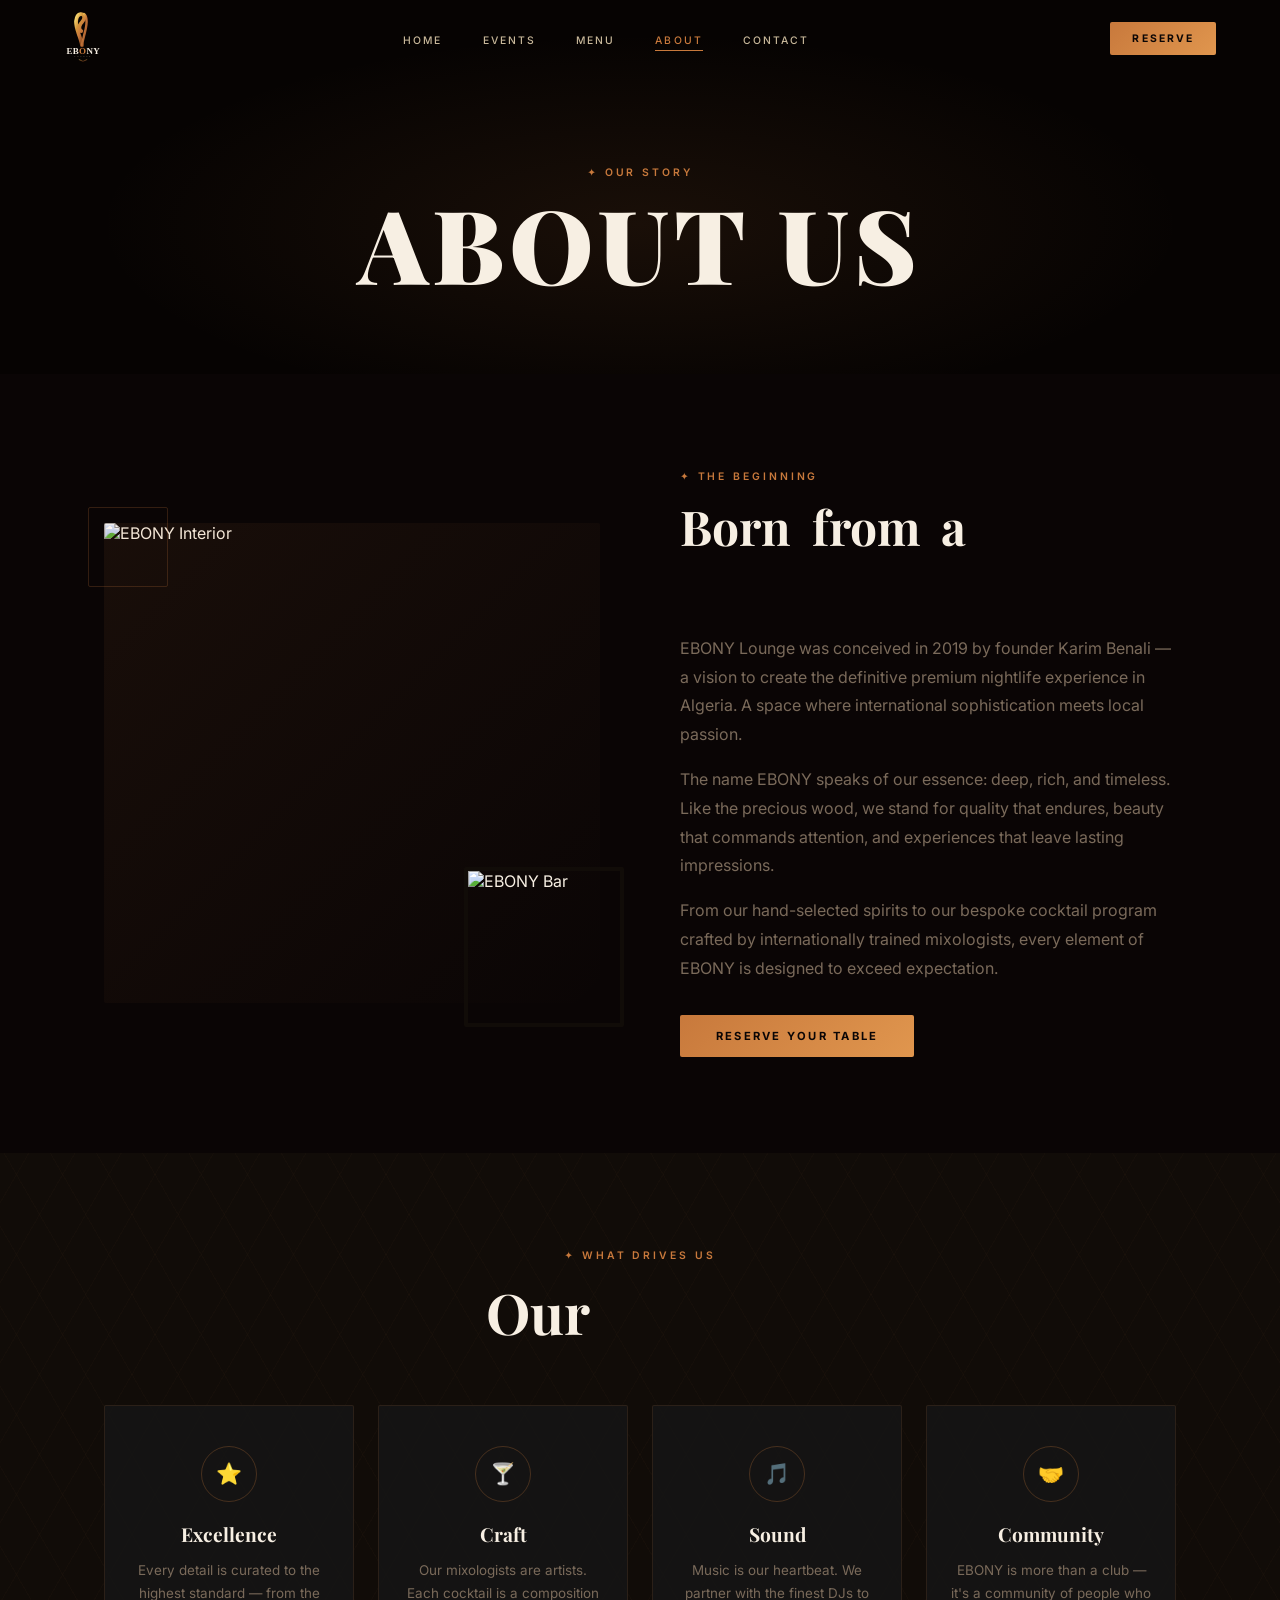
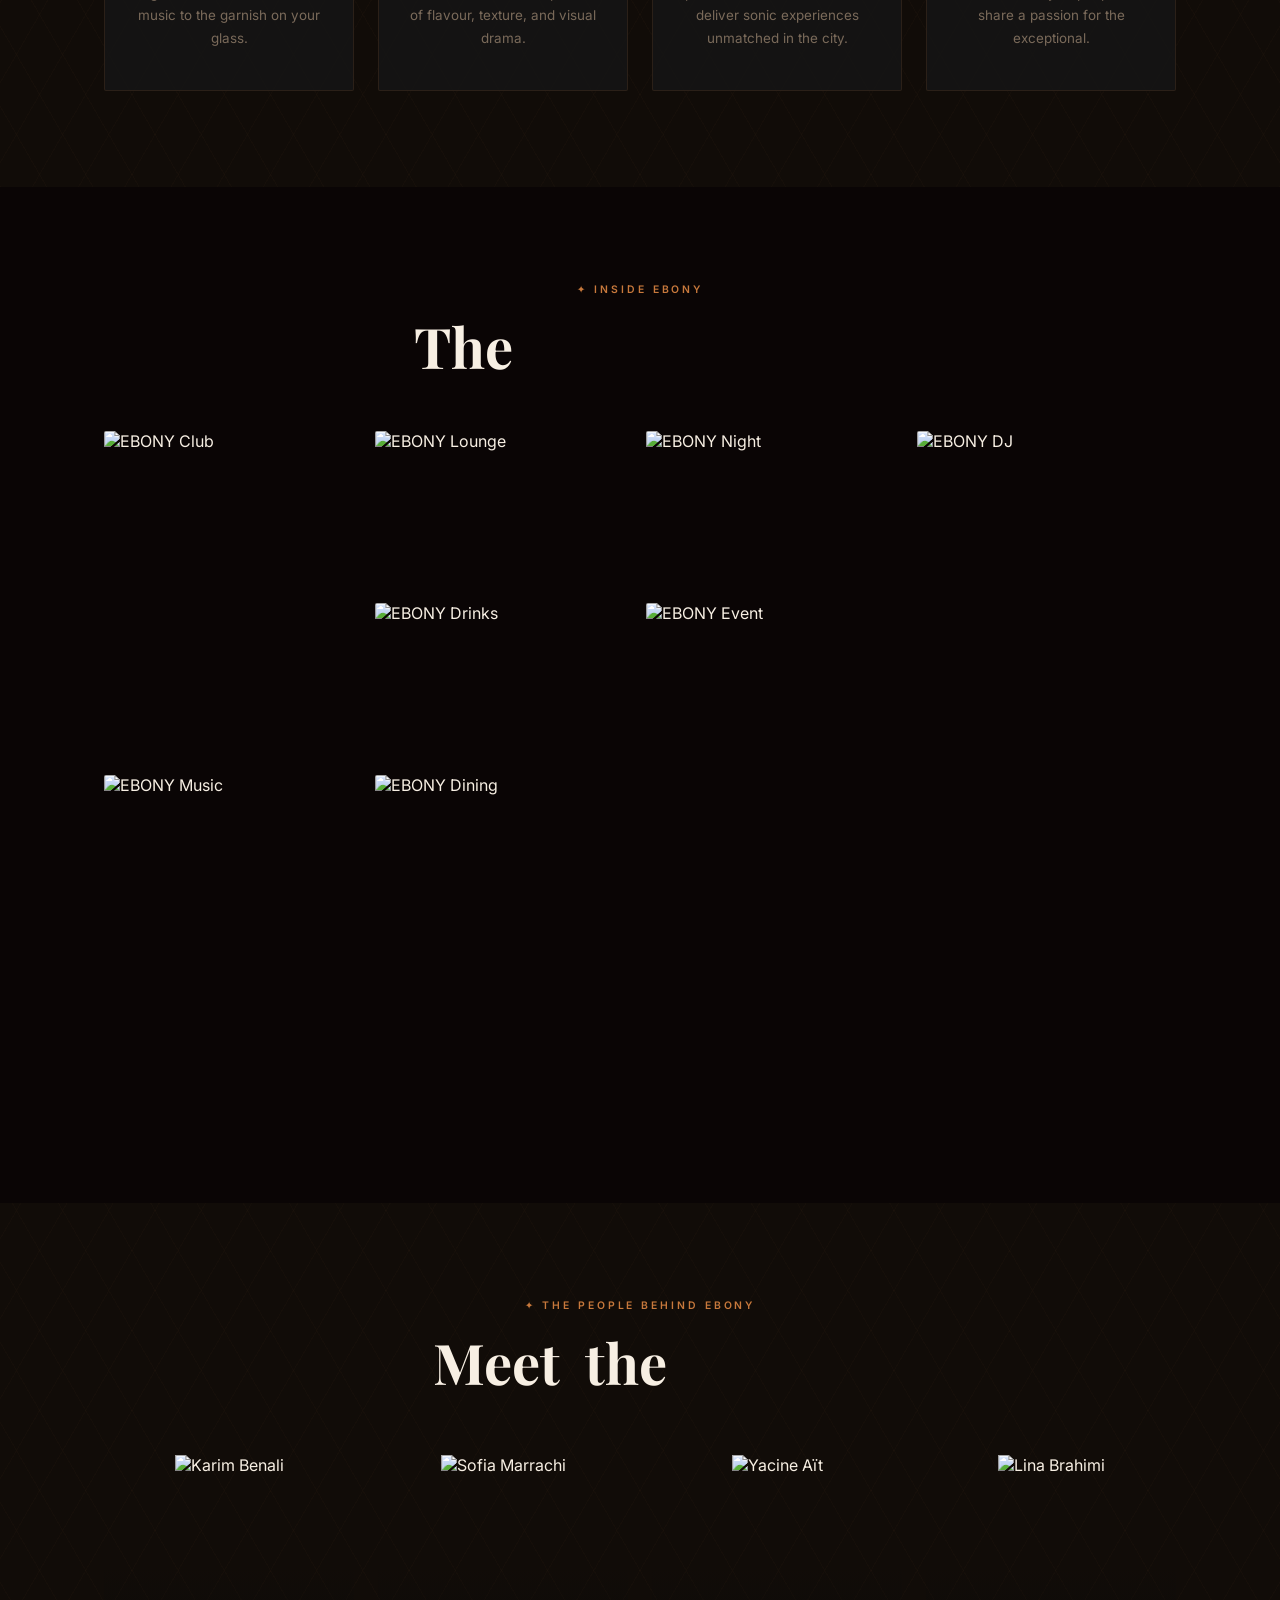
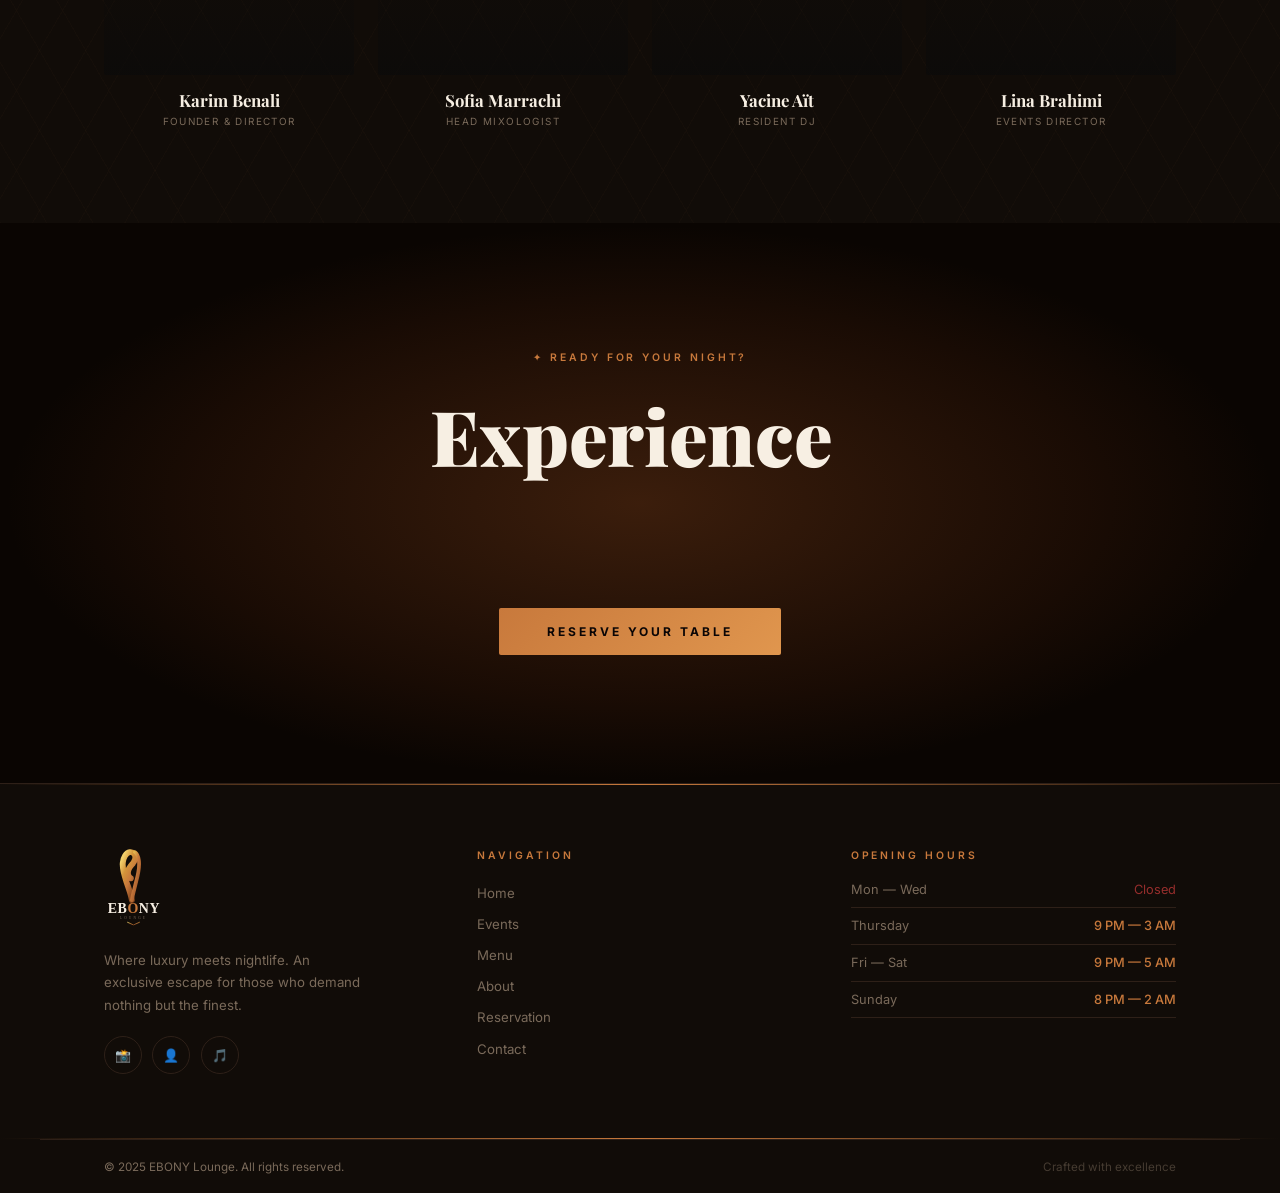
==== commit 3c8be316: "Overhaul images, switch to PLN pricing, add text animations - Replace all site images with premium d" ====
--- a/about.html
+++ b/about.html
@@ -33,7 +33,7 @@
 
 <!-- PAGE HERO -->
 <div class="page-hero">
-  <div class="page-hero-bg" style="background-image:url('https://images.unsplash.com/photo-1566417713940-fe7c737a9ef2?w=1920&q=80')"></div>
+  <div class="page-hero-bg" style="background-image:url('https://images.unsplash.com/photo-1551632811-561732d1e306?w=1920&q=80')"></div>
   <div class="page-hero-overlay"></div>
   <div class="page-hero-glow"></div>
   <div class="page-hero-content">
@@ -48,11 +48,11 @@
     <div class="about-split">
       <div class="about-img-wrap reveal from-left">
         <div class="about-img-main">
-          <img src="https://images.unsplash.com/photo-1566417713940-fe7c737a9ef2?w=800&q=80" alt="EBONY Interior" loading="lazy" />
+          <img src="https://images.unsplash.com/photo-1551632811-561732d1e306?w=800&q=80" alt="EBONY Interior" loading="lazy" />
           <div class="about-img-overlay"></div>
         </div>
         <div class="about-img-thumb">
-          <img src="https://images.unsplash.com/photo-1527529482837-4698179dc6ce?w=400&q=80" alt="EBONY Bar" loading="lazy" />
+          <img src="https://images.unsplash.com/photo-1543007630-9710e4a00a20?w=400&q=80" alt="EBONY Bar" loading="lazy" />
         </div>
         <div class="about-corner"></div>
       </div>
@@ -121,16 +121,16 @@
     </div>
     <div class="gallery-grid reveal">
       <div class="gallery-item tall">
-        <img src="https://images.unsplash.com/photo-1545128485-c400e7702796?w=600&q=80" alt="EBONY Club" loading="lazy" />
+        <img src="https://images.unsplash.com/photo-1493225457124-a3eb161ffa5f?w=600&q=80" alt="EBONY Club" loading="lazy" />
       </div>
       <div class="gallery-item">
         <img src="https://images.unsplash.com/photo-1574391884720-bbc3740c59d1?w=600&q=80" alt="EBONY Lounge" loading="lazy" />
       </div>
       <div class="gallery-item">
-        <img src="https://images.unsplash.com/photo-1561489396-888724a1543d?w=600&q=80" alt="EBONY Night" loading="lazy" />
+        <img src="https://images.unsplash.com/photo-1429514513361-8a632ff5f2fb?w=600&q=80" alt="EBONY Night" loading="lazy" />
       </div>
       <div class="gallery-item tall">
-        <img src="https://images.unsplash.com/photo-1516450360452-9312f5e86fc7?w=600&q=80" alt="EBONY DJ" loading="lazy" />
+        <img src="https://images.unsplash.com/photo-1547592180-85f173990554?w=600&q=80" alt="EBONY DJ" loading="lazy" />
       </div>
       <div class="gallery-item">
         <img src="https://images.unsplash.com/photo-1471565661762-b9dfae862dbe?w=600&q=80" alt="EBONY Drinks" loading="lazy" />
@@ -139,7 +139,7 @@
         <img src="https://images.unsplash.com/photo-1540575467063-178a50c2df87?w=600&q=80" alt="EBONY Event" loading="lazy" />
       </div>
       <div class="gallery-item tall">
-        <img src="https://images.unsplash.com/photo-1470225620780-dba8ba36b745?w=600&q=80" alt="EBONY Music" loading="lazy" />
+        <img src="https://images.unsplash.com/photo-1468359601543-843bfaef291a?w=600&q=80" alt="EBONY Music" loading="lazy" />
       </div>
       <div class="gallery-item">
         <img src="https://images.unsplash.com/photo-1414235077428-338989a2e8c0?w=600&q=80" alt="EBONY Dining" loading="lazy" />
@@ -196,7 +196,7 @@
 
 <!-- CTA -->
 <div class="cta-banner">
-  <div class="cta-bg" style="background-image:url('https://images.unsplash.com/photo-1545128485-c400e7702796?w=1920&q=80')"></div>
+  <div class="cta-bg" style="background-image:url('https://images.unsplash.com/photo-1560840067-ddcaeb7831d2?w=1920&q=80')"></div>
   <div class="cta-overlay"></div>
   <div class="cta-glow"></div>
   <div class="cta-content reveal">
--- a/css/style.css
+++ b/css/style.css
@@ -322,9 +322,9 @@
 }
 .hero-bg {
   position: absolute; inset: 0;
-  background-image: url('https://images.unsplash.com/photo-1545128485-c400e7702796?w=1920&q=90');
+  background-image: url('https://images.unsplash.com/photo-1560840067-ddcaeb7831d2?w=1920&q=90');
   background-size: cover;
-  background-position: center;
+  background-position: center top;
   transition: transform 8s ease-out;
   transform: scale(1.06);
 }
@@ -399,6 +399,44 @@
 @keyframes fadeUp {
   from { opacity: 0; transform: translateY(28px); }
   to   { opacity: 1; transform: translateY(0); }
+}
+
+/* ── TEXT ANIMATIONS ── */
+/* Hero char-by-char */
+.hero-title .char {
+  display: inline-block;
+  opacity: 0;
+  transform: translateY(40px) rotateX(40deg);
+  animation: charIn 0.55s cubic-bezier(0.22,1,0.36,1) both;
+  transform-origin: 50% 100%;
+}
+@keyframes charIn {
+  from { opacity: 0; transform: translateY(40px) rotateX(40deg); }
+  to   { opacity: 1; transform: translateY(0) rotateX(0); }
+}
+
+/* Word-split reveal for section headings */
+.split-words { overflow: hidden; }
+.split-words .word {
+  display: inline-block;
+  overflow: hidden;
+  vertical-align: bottom;
+  margin-right: 0.22em;
+}
+.split-words .word-inner {
+  display: inline-block;
+  transform: translateY(110%);
+  transition: transform 0.72s cubic-bezier(0.22,1,0.36,1);
+}
+.split-words .word-inner.reveal-word {
+  transform: translateY(0);
+}
+
+/* Page title animate-in */
+.page-title {
+  opacity: 0;
+  transform: translateY(20px);
+  animation: fadeUp 0.9s cubic-bezier(0.22,1,0.36,1) both 0.5s;
 }
 
 /* ── STATS BAR ── */
@@ -550,7 +588,7 @@
 
 /* ── CTA BANNER ── */
 .cta-banner { position: relative; padding: 8rem 5%; text-align: center; overflow: hidden; }
-.cta-bg { position: absolute; inset: 0; background-image: url('https://images.unsplash.com/photo-1561489396-888724a1543d?w=1920&q=80'); background-size: cover; background-position: center; }
+.cta-bg { position: absolute; inset: 0; background-image: url('https://images.unsplash.com/photo-1493225457124-a3eb161ffa5f?w=1920&q=80'); background-size: cover; background-position: center; }
 .cta-overlay { position: absolute; inset: 0; background: rgba(10,5,2,0.82); }
 .cta-glow { position: absolute; inset: 0; background: radial-gradient(ellipse at 50% 50%, rgba(200,100,40,0.26) 0%, rgba(140,60,20,0.12) 50%, transparent 70%); }
 .cta-content { position: relative; z-index: 2; max-width: 700px; margin: 0 auto; }
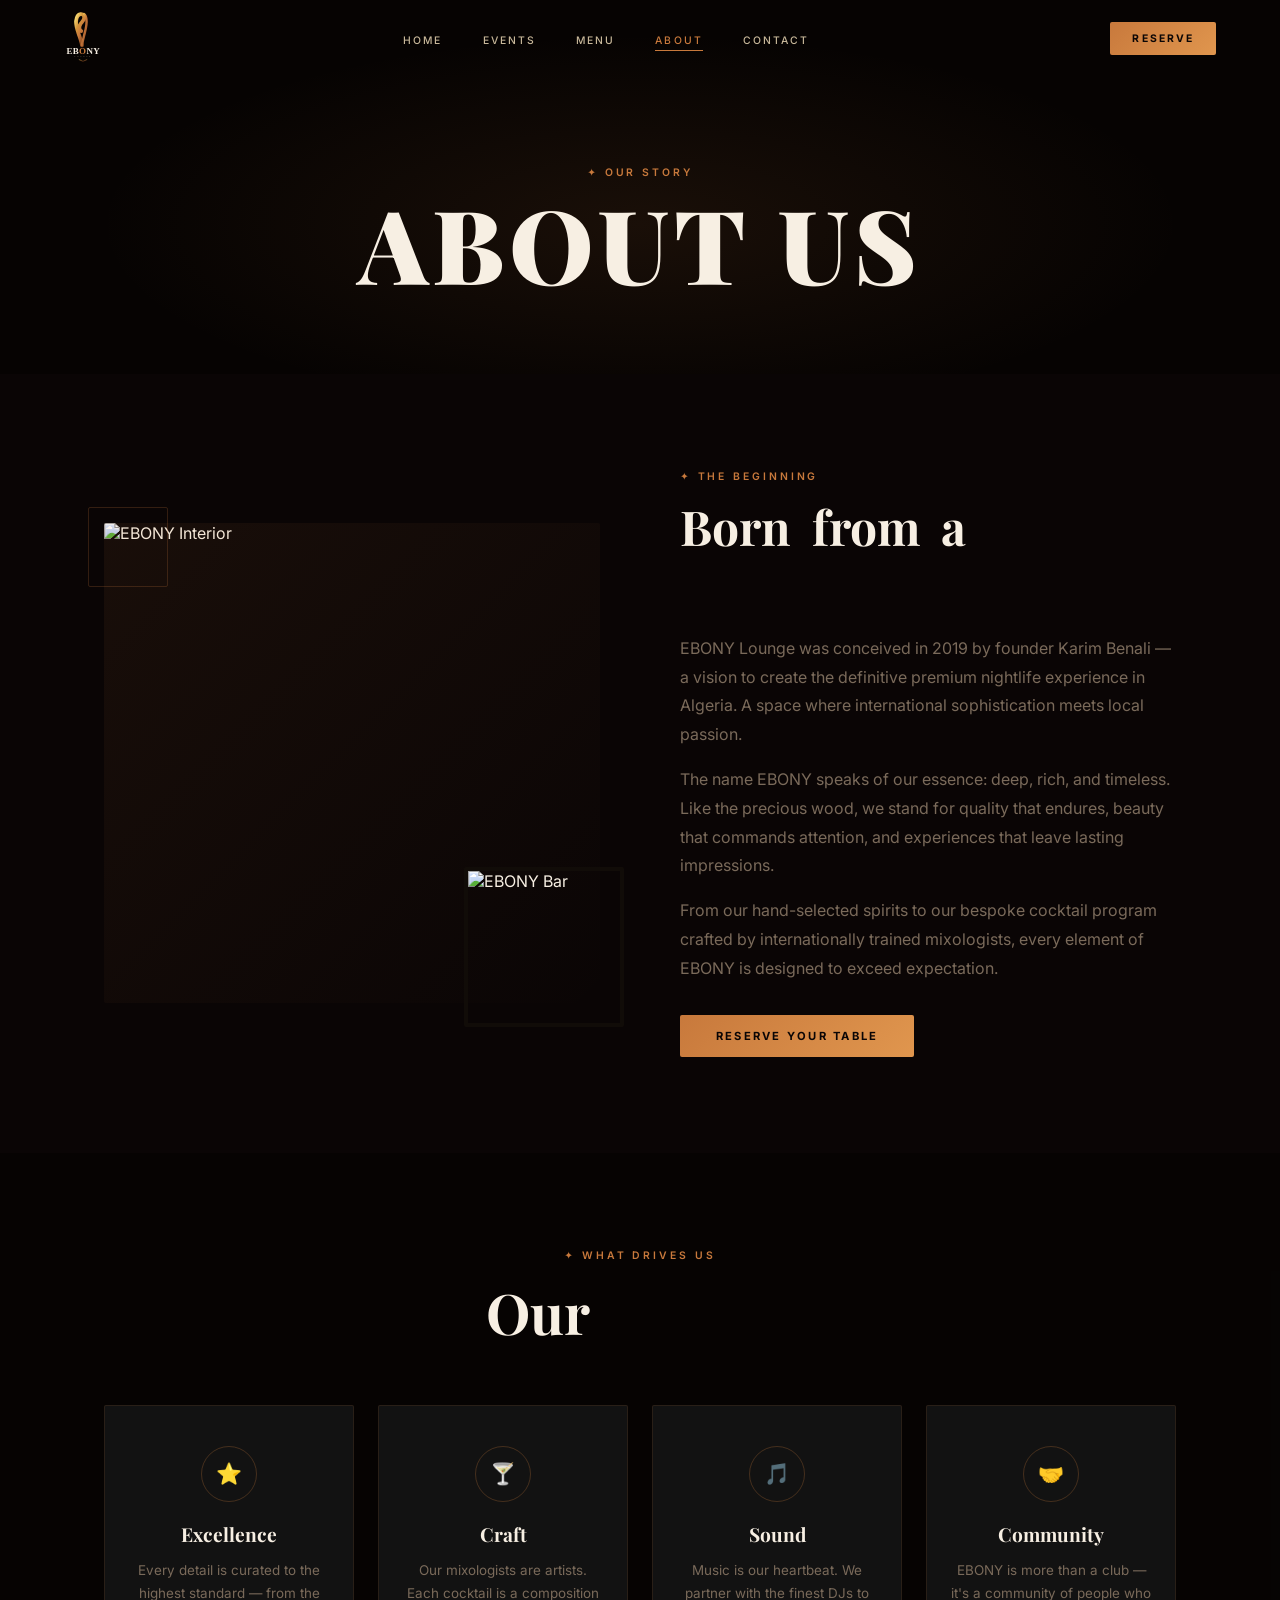
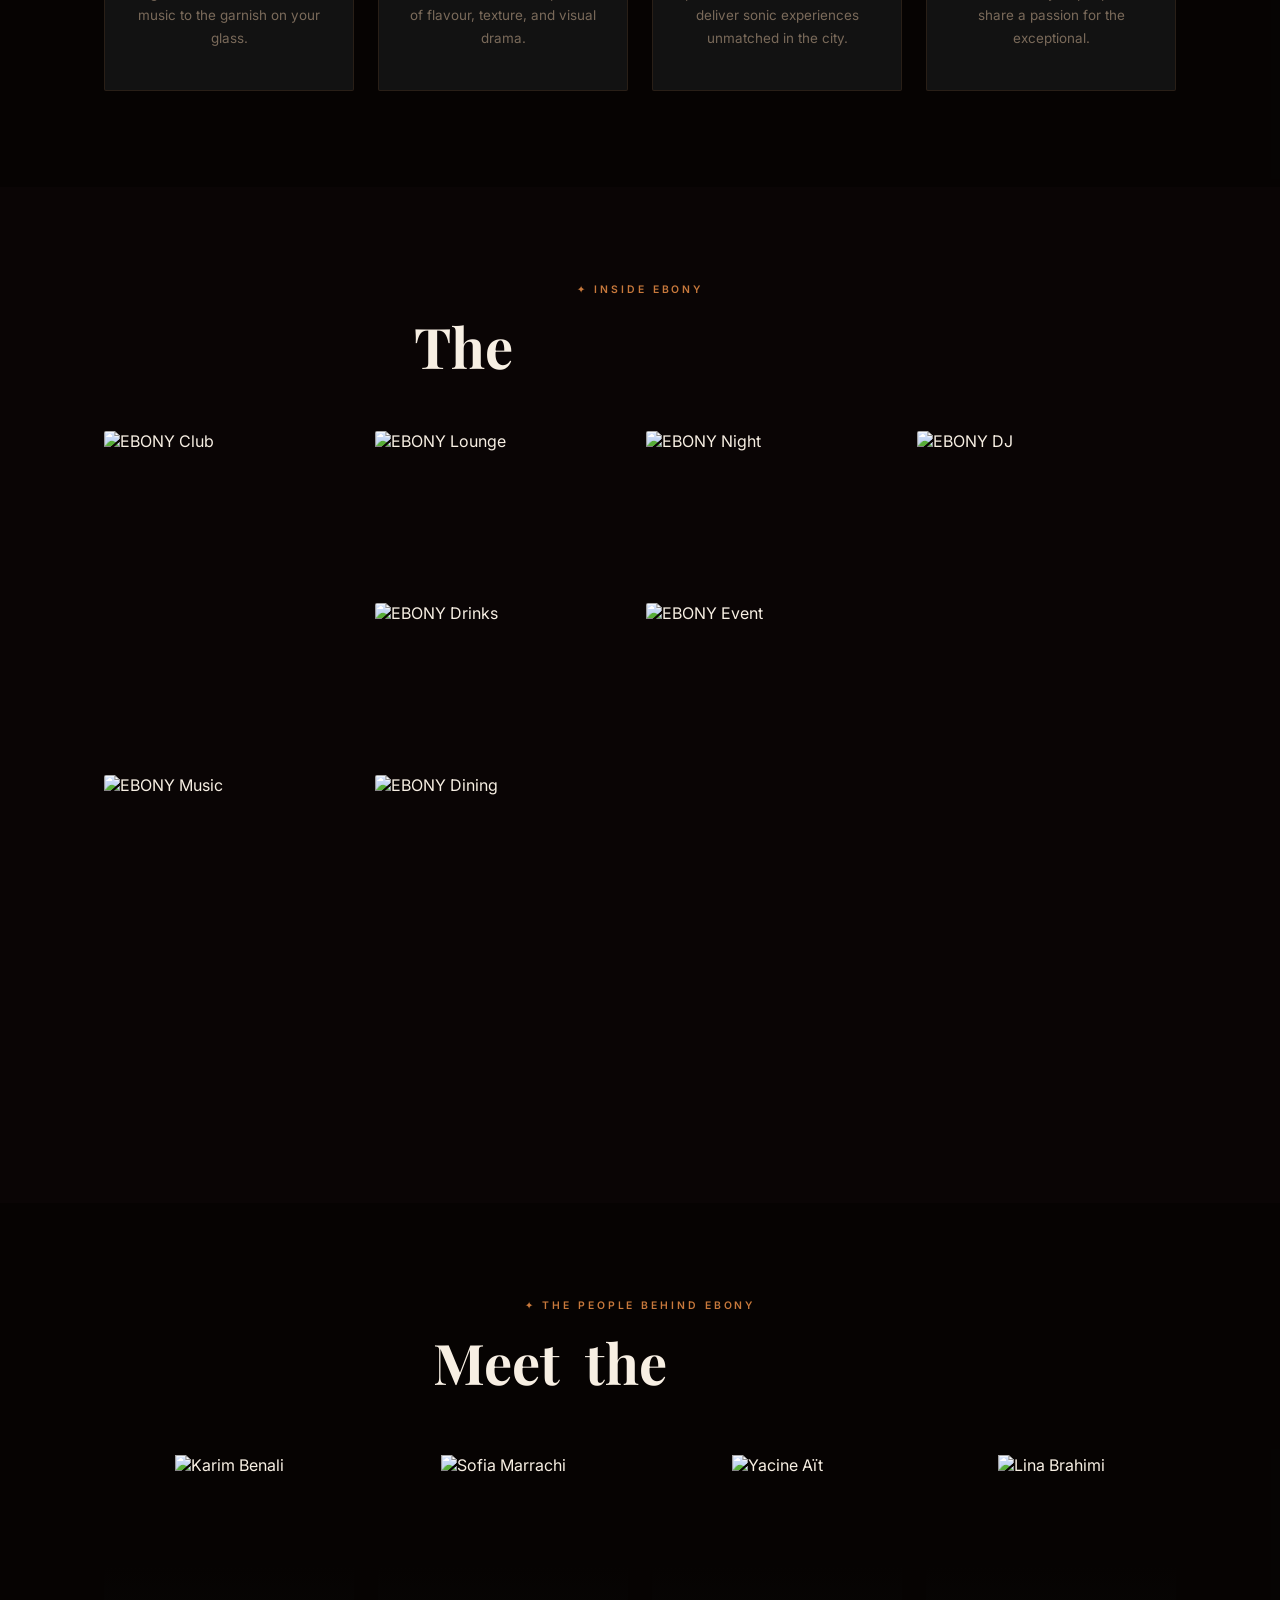
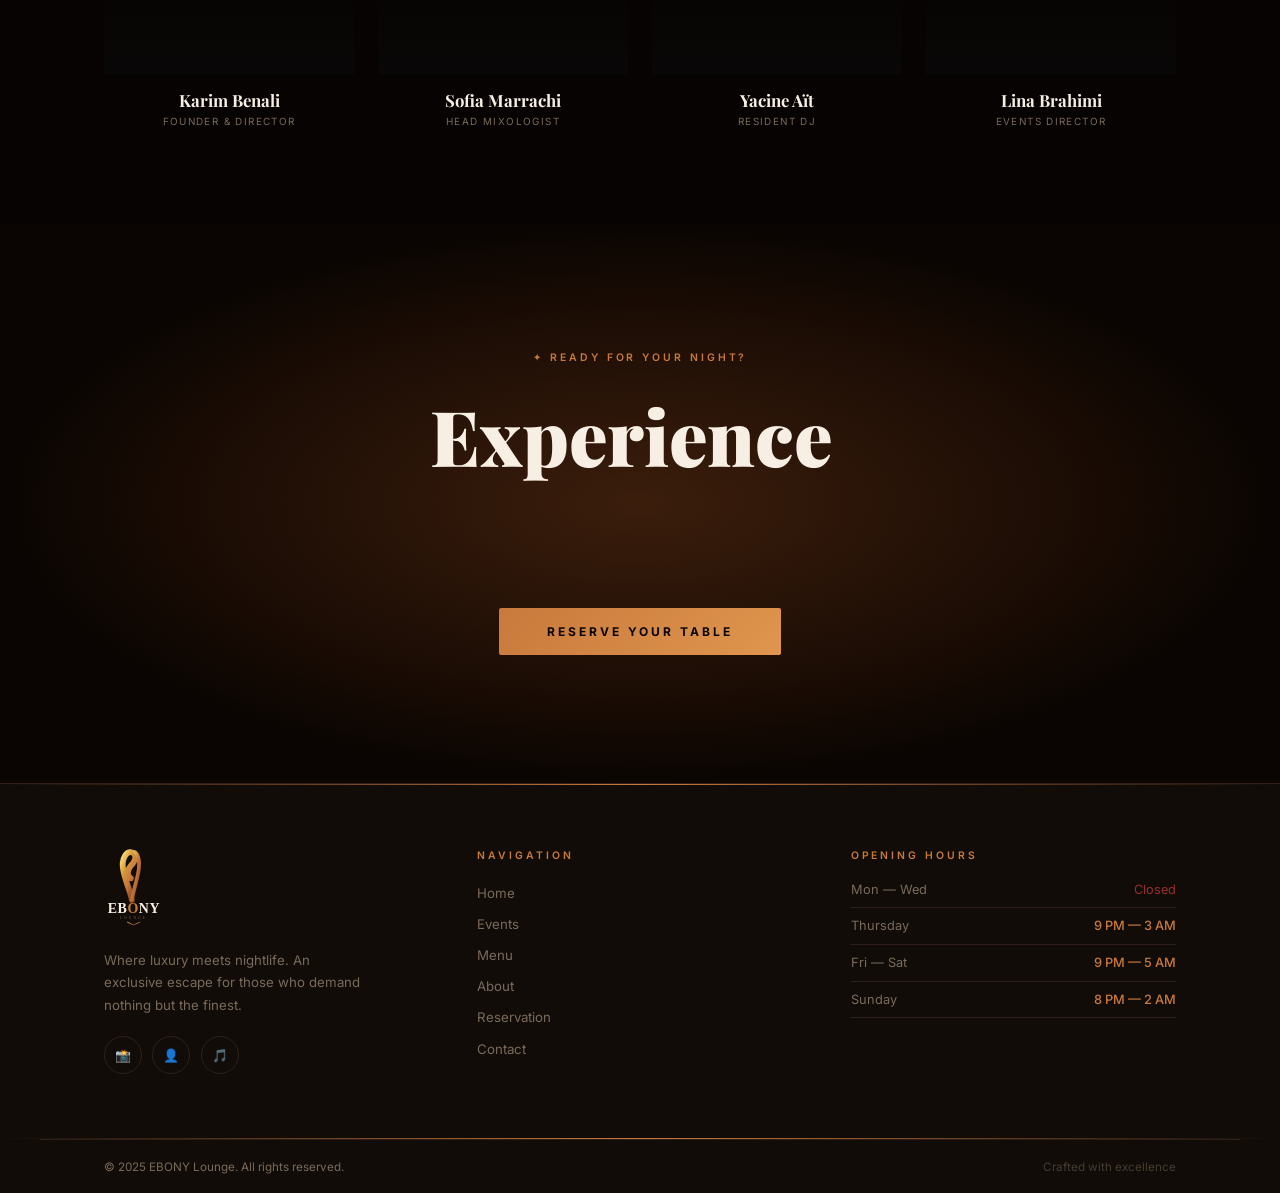
==== commit 439371fe: "Replace solid dark section backgrounds with nightclub photos - section-dark sections now show real c" ====
--- a/about.html
+++ b/about.html
@@ -77,7 +77,7 @@
 </section>
 
 <!-- VALUES -->
-<section class="section section-dark">
+<section class="section section-dark" style="background-image:url('https://images.unsplash.com/photo-1429514513361-8a632ff5f2fb?w=1920&q=80')">
   <div class="container">
     <div class="reveal" style="text-align:center;margin-bottom:3.5rem;">
       <p class="section-label" style="margin-bottom:0.75rem;">✦ What Drives Us</p>
@@ -149,7 +149,7 @@
 </section>
 
 <!-- TEAM -->
-<section class="section section-dark">
+<section class="section section-dark" style="background-image:url('https://images.unsplash.com/photo-1493225457124-a3eb161ffa5f?w=1920&q=80')">
   <div class="container">
     <div class="reveal" style="text-align:center;margin-bottom:3.5rem;">
       <p class="section-label" style="margin-bottom:0.75rem;">✦ The People Behind EBONY</p>
--- a/css/style.css
+++ b/css/style.css
@@ -111,10 +111,25 @@
 .container { max-width: 1200px; margin: 0 auto; padding: 0 5%; }
 .section { padding: 6rem 0; }
 .section-dark {
-  background: var(--dark);
-  background-image:
-    repeating-linear-gradient(60deg, rgba(200,121,60,0.025) 0, rgba(200,121,60,0.025) 1px, transparent 1px, transparent 40px),
-    repeating-linear-gradient(-60deg, rgba(200,121,60,0.025) 0, rgba(200,121,60,0.025) 1px, transparent 1px, transparent 40px);
+  position: relative;
+  background-color: var(--dark);
+  background-size: cover;
+  background-position: center;
+  background-attachment: fixed;
+  overflow: hidden;
+}
+.section-dark::before {
+  content: '';
+  position: absolute;
+  inset: 0;
+  background: rgba(5, 3, 2, 0.91);
+  pointer-events: none;
+  z-index: 0;
+}
+.section-dark > .container,
+.section-dark > div {
+  position: relative;
+  z-index: 1;
 }
 
 
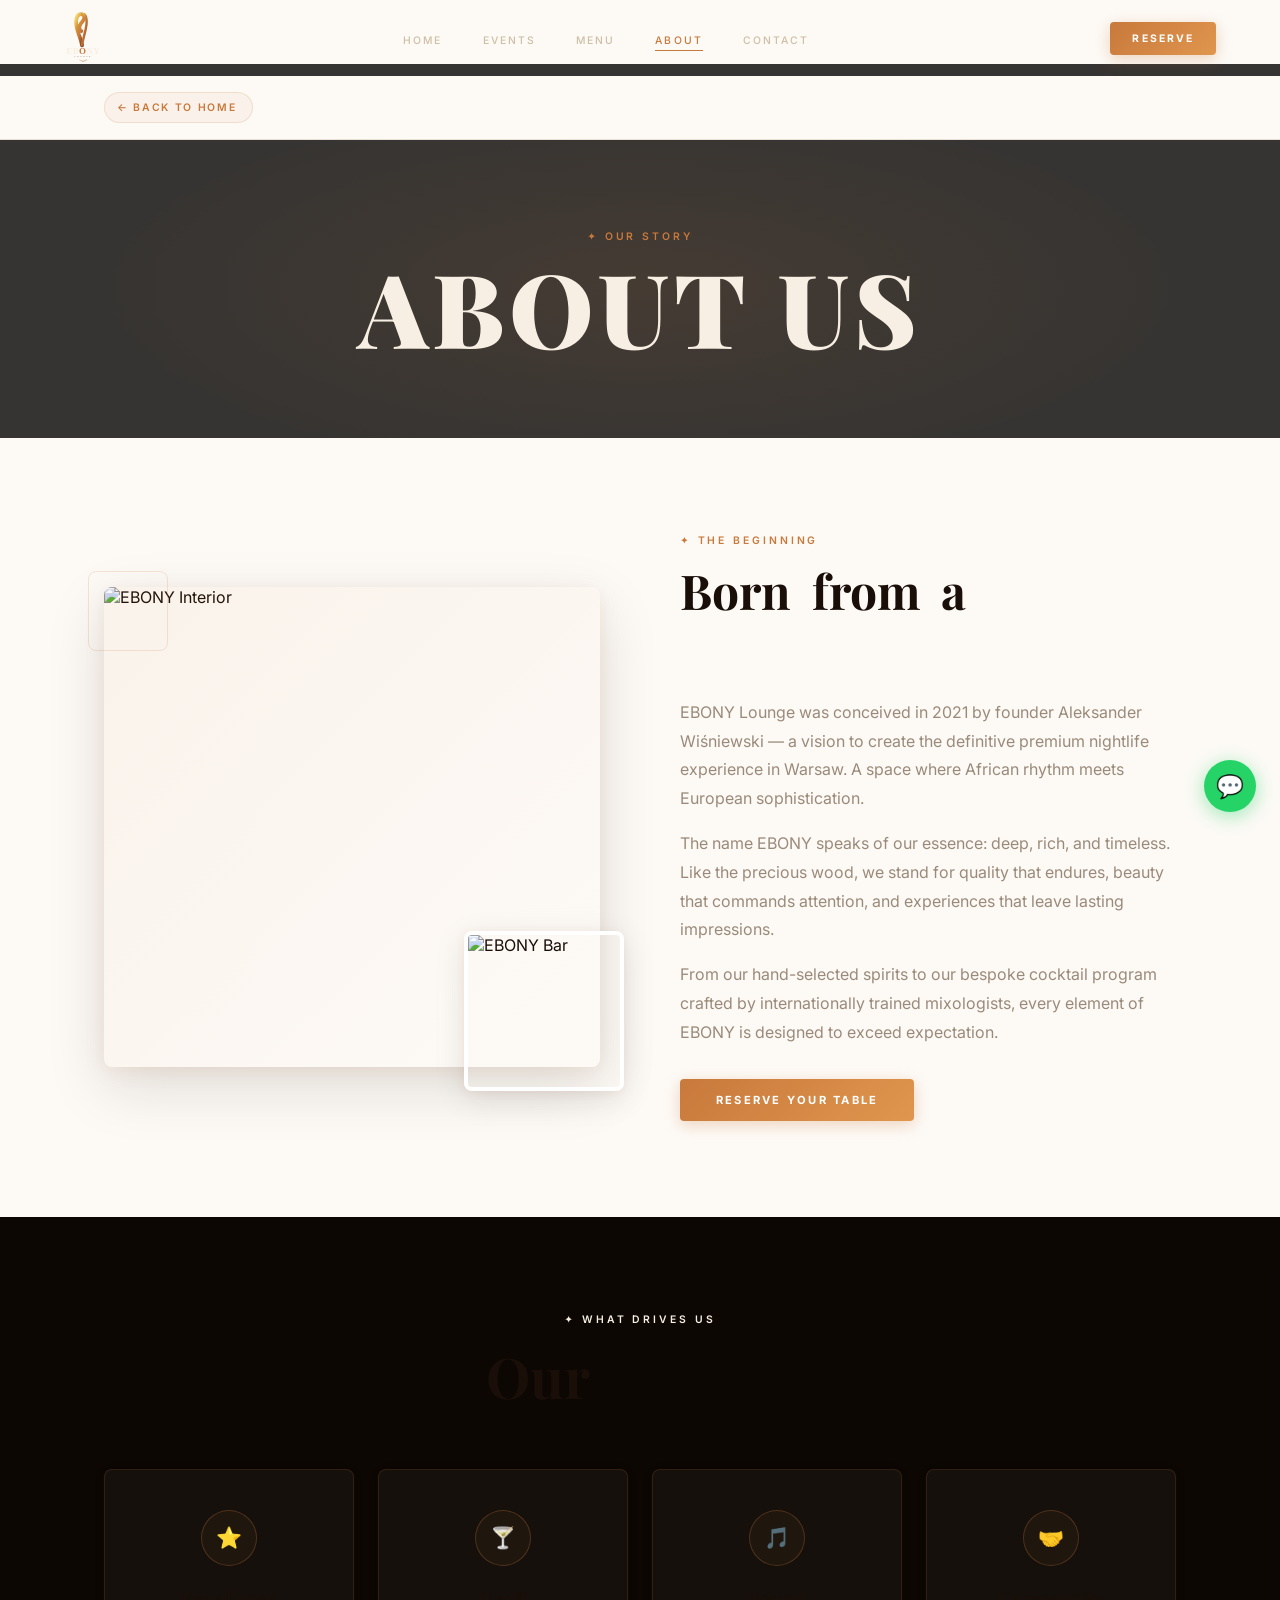
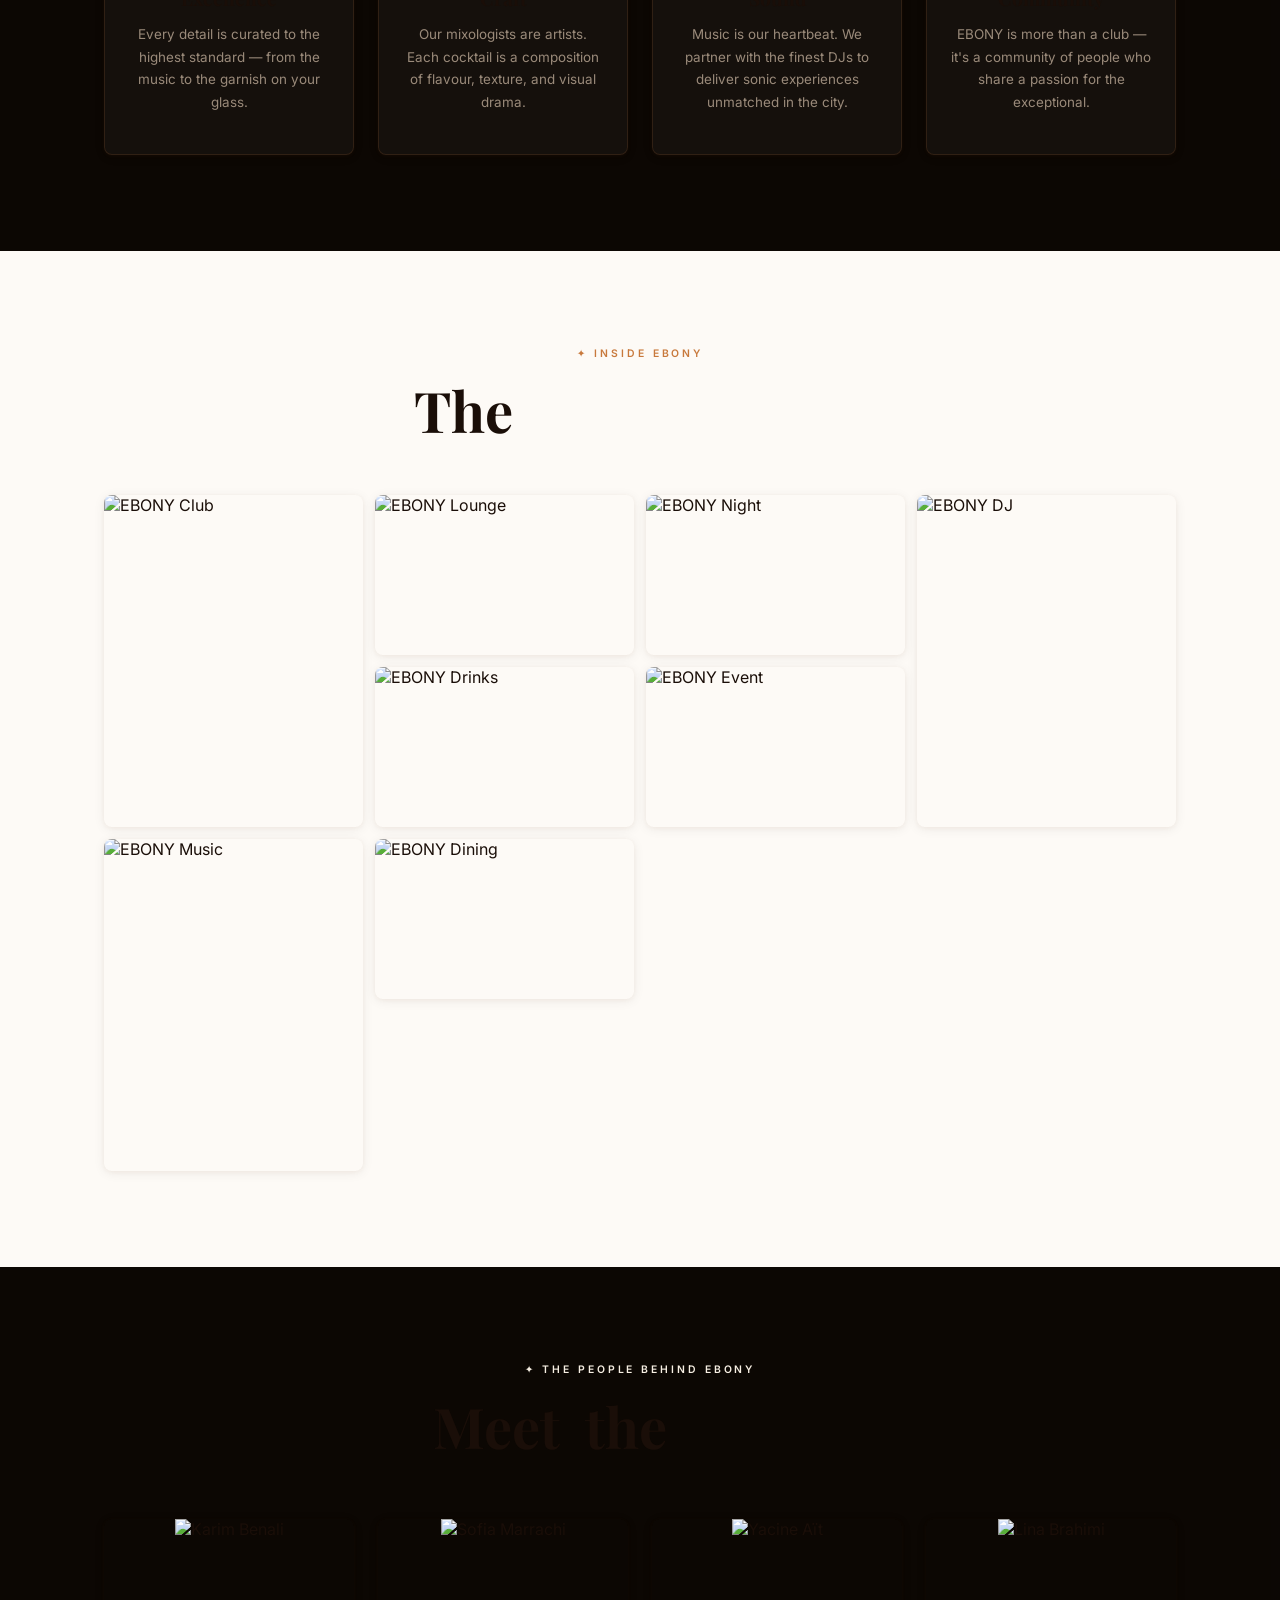
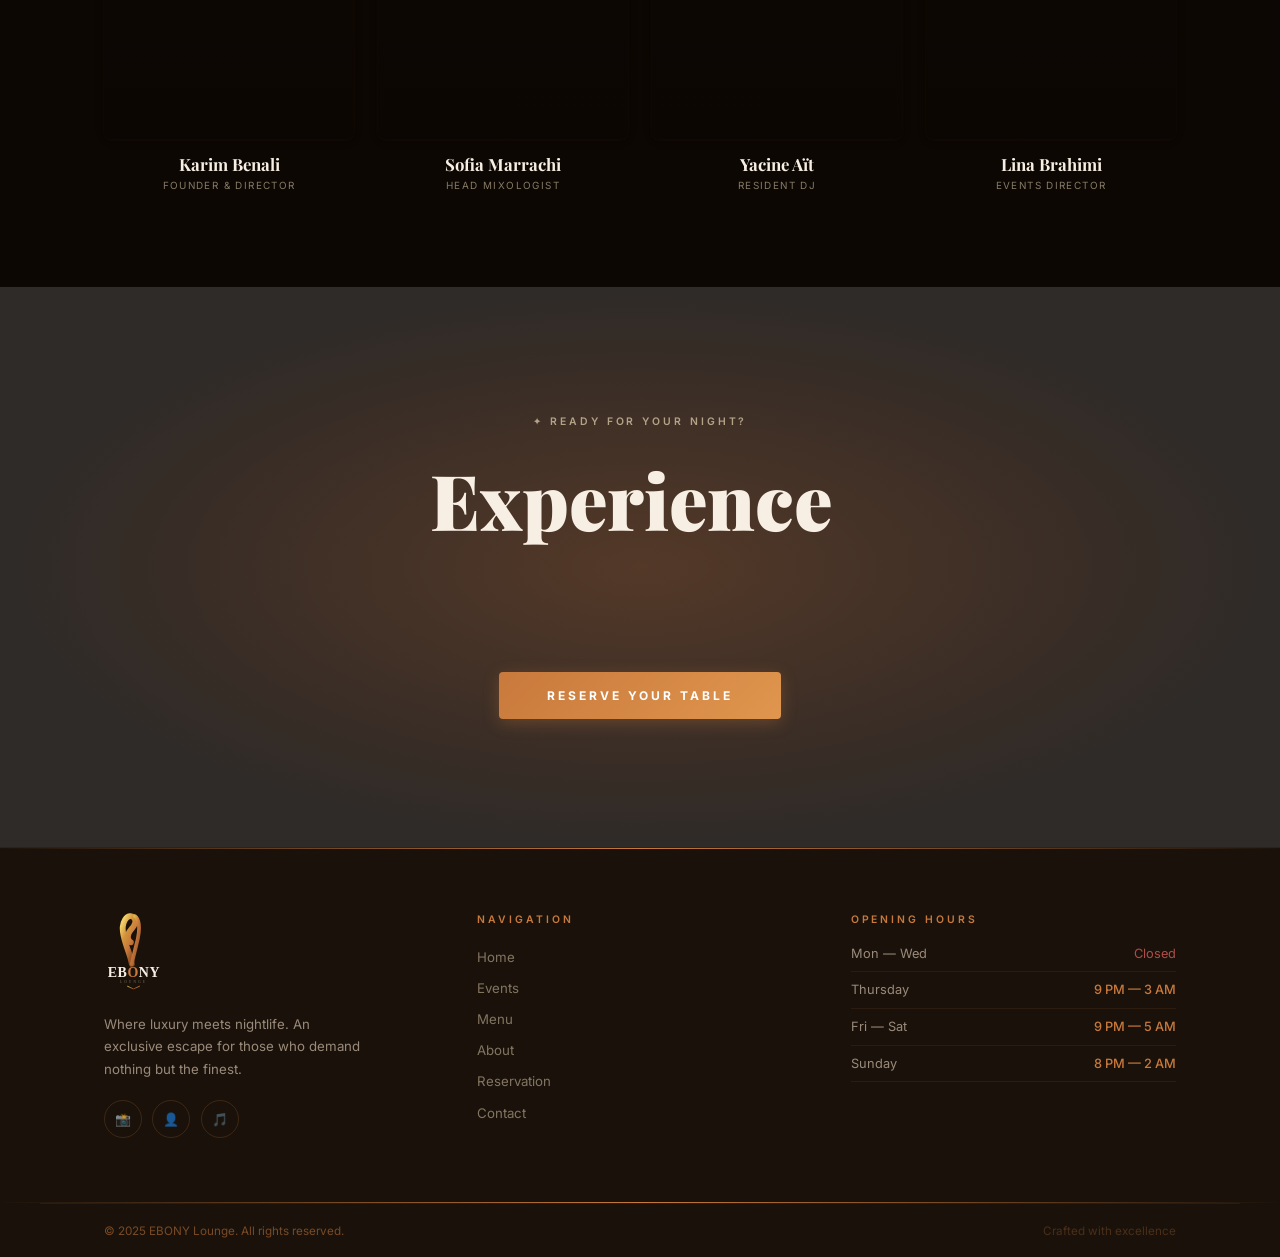
==== commit e73c70f1: "Full light theme, back button, Poland content, UX overhaul Theme: - Body background changed to warm " ====
--- a/about.html
+++ b/about.html
@@ -31,6 +31,13 @@
   <a href="contact.html" onclick="closeMenu()">Contact</a>
 </div>
 
+<!-- BACK BAR -->
+<div class="back-btn-bar">
+  <div class="back-btn-wrap">
+    <a href="index.html" class="back-btn">← Back to Home</a>
+  </div>
+</div>
+
 <!-- PAGE HERO -->
 <div class="page-hero">
   <div class="page-hero-bg" style="background-image:url('https://images.unsplash.com/photo-1551632811-561732d1e306?w=1920&q=80')"></div>
@@ -62,7 +69,7 @@
           Born from a<br><span class="gold-gradient">Vision of Luxury</span>
         </h2>
         <p style="color:var(--muted);line-height:1.8;margin-bottom:1rem;">
-          EBONY Lounge was conceived in 2019 by founder Karim Benali — a vision to create the definitive premium nightlife experience in Algeria. A space where international sophistication meets local passion.
+          EBONY Lounge was conceived in 2021 by founder Aleksander Wiśniewski — a vision to create the definitive premium nightlife experience in Warsaw. A space where African rhythm meets European sophistication.
         </p>
         <p style="color:var(--muted);line-height:1.8;margin-bottom:1rem;">
           The name EBONY speaks of our essence: deep, rich, and timeless. Like the precious wood, we stand for quality that endures, beauty that commands attention, and experiences that leave lasting impressions.
@@ -244,6 +251,10 @@
   </div>
 </footer>
 
+<!-- Floating buttons -->
+<a href="https://wa.me/48221234567" class="float-wa" target="_blank" rel="noopener" aria-label="WhatsApp">💬</a>
+<button class="float-top" id="floatTop" aria-label="Back to top" onclick="window.scrollTo({top:0,behavior:'smooth'})">↑</button>
+
 <script src="js/script.js"></script>
 </body>
 </html>
--- a/css/style.css
+++ b/css/style.css
@@ -4,23 +4,35 @@
   --gold: #C8793C;
   --gold-light: #E0964E;
   --gold-dark: #924E24;
-  --gold-muted: rgba(200,121,60,0.12);
-  --gold-glow: rgba(200,121,60,0.38);
+  --gold-muted: rgba(200,121,60,0.10);
+  --gold-glow: rgba(200,121,60,0.25);
+  /* Dark — hero, footer, nav overlay, CTA */
   --black: #0A0505;
-  --dark: #110C08;
-  --card: #1A1008;
-  --border: #2E2018;
-  --muted: #7A6A5A;
-  --text: #F7EFE3;
-  --text-soft: #C8B89A;
-  --radius: 2px;
+  --dark: #1A120A;
+  /* Light — content */
+  --surface: #FDFAF6;
+  --surface-2: #F5EFE8;
+  --card: #FFFFFF;
+  --border: #E8E0D4;
+  --border-gold: rgba(200,121,60,0.18);
+  /* Text */
+  --text: #1A0E08;
+  --text-soft: #5A4A3A;
+  --muted: #9A8A7A;
+  /* Shadows */
+  --shadow-sm: 0 2px 12px rgba(26,14,8,0.07), 0 1px 4px rgba(200,121,60,0.05);
+  --shadow-md: 0 8px 32px rgba(26,14,8,0.10), 0 2px 8px rgba(200,121,60,0.08);
+  --shadow-lg: 0 20px 60px rgba(26,14,8,0.13), 0 4px 20px rgba(200,121,60,0.10);
+  /* UI */
+  --radius: 8px;
+  --radius-sm: 4px;
   --transition: all 0.35s cubic-bezier(0.25,0.1,0.25,1);
 }
 
 *,*::before,*::after { box-sizing: border-box; margin: 0; padding: 0; }
 html { scroll-behavior: smooth; }
 body {
-  background: var(--black);
+  background: var(--surface);
   color: var(--text);
   font-family: 'Inter', system-ui, sans-serif;
   overflow-x: hidden;
@@ -28,7 +40,7 @@
 }
 
 ::-webkit-scrollbar { width: 5px; }
-::-webkit-scrollbar-track { background: var(--dark); }
+::-webkit-scrollbar-track { background: var(--surface-2); }
 ::-webkit-scrollbar-thumb { background: var(--gold); border-radius: 3px; }
 
 /* ── TYPOGRAPHY ── */
@@ -47,7 +59,7 @@
   animation: shimmer 3s linear infinite;
 }
 @keyframes shimmer {
-  0% { background-position: 0% center; }
+  0%   { background-position: 0% center; }
   100% { background-position: 200% center; }
 }
 .section-label {
@@ -66,50 +78,55 @@
 .btn-gold {
   display: inline-block;
   background: linear-gradient(135deg, var(--gold), var(--gold-light));
-  color: var(--black);
+  color: #fff;
   font-weight: 700;
   font-size: 0.7rem;
   letter-spacing: 0.2em;
   text-transform: uppercase;
   padding: 14px 36px;
   border: none;
-  border-radius: var(--radius);
+  border-radius: var(--radius-sm);
   cursor: pointer;
   text-decoration: none;
   transition: var(--transition);
   position: relative;
+  box-shadow: 0 4px 16px rgba(200,121,60,0.30);
 }
 .btn-gold:hover {
-  box-shadow: 0 0 30px rgba(200,121,60,0.4);
+  box-shadow: 0 8px 32px rgba(200,121,60,0.45);
   transform: translateY(-2px);
-  filter: brightness(1.08);
+  filter: brightness(1.07);
 }
 .btn-gold:active { transform: translateY(0); }
 
 .btn-outline {
   display: inline-block;
-  border: 1px solid var(--gold);
+  border: 1.5px solid var(--gold);
   color: var(--gold);
   font-weight: 600;
   font-size: 0.7rem;
   letter-spacing: 0.2em;
   text-transform: uppercase;
   padding: 14px 36px;
-  border-radius: var(--radius);
+  border-radius: var(--radius-sm);
   cursor: pointer;
   text-decoration: none;
   background: transparent;
   transition: var(--transition);
 }
 .btn-outline:hover {
-  background: var(--gold-muted);
-  box-shadow: 0 0 20px rgba(200,121,60,0.12);
+  background: var(--gold);
+  color: #fff;
+  box-shadow: 0 6px 20px rgba(200,121,60,0.30);
   transform: translateY(-2px);
 }
 
 /* ── LAYOUT ── */
 .container { max-width: 1200px; margin: 0 auto; padding: 0 5%; }
-.section { padding: 6rem 0; }
+.section { padding: 6rem 0; background: var(--surface); }
+.section-alt { padding: 6rem 0; background: var(--surface-2); }
+
+/* ── SECTION-DARK (photo bg + overlay) ── */
 .section-dark {
   position: relative;
   background-color: var(--dark);
@@ -122,7 +139,7 @@
   content: '';
   position: absolute;
   inset: 0;
-  background: rgba(5, 3, 2, 0.91);
+  background: rgba(8, 4, 2, 0.78);
   pointer-events: none;
   z-index: 0;
 }
@@ -131,17 +148,65 @@
   position: relative;
   z-index: 1;
 }
-
+/* Text in dark sections stays light */
+.section-dark h2,
+.section-dark h3,
+.section-dark p,
+.section-dark .team-name,
+.section-dark .value-card h3 {
+  color: #F7EFE3;
+}
+.section-dark .muted-override { color: rgba(247,239,227,0.65); }
 
 /* ── CARD ── */
 .card {
-  background: rgba(22,22,22,0.85);
-  border: 1px solid rgba(200,121,60,0.12);
+  background: var(--card);
+  border: 1px solid var(--border);
+  box-shadow: var(--shadow-sm);
   transition: var(--transition);
 }
 .card:hover {
-  border-color: rgba(200,121,60,0.35);
-  box-shadow: 0 8px 40px rgba(0,0,0,0.5), 0 0 20px rgba(200,121,60,0.08);
+  border-color: var(--border-gold);
+  box-shadow: var(--shadow-md);
+  transform: translateY(-2px);
+}
+
+/* ── BACK BUTTON ── */
+.back-btn {
+  display: inline-flex;
+  align-items: center;
+  gap: 0.5rem;
+  font-size: 0.65rem;
+  letter-spacing: 0.16em;
+  text-transform: uppercase;
+  font-weight: 600;
+  color: var(--gold);
+  text-decoration: none;
+  padding: 8px 16px 8px 12px;
+  border: 1px solid var(--border-gold);
+  border-radius: 50px;
+  background: rgba(200,121,60,0.06);
+  transition: var(--transition);
+  cursor: pointer;
+}
+.back-btn:hover {
+  background: var(--gold);
+  color: #fff;
+  border-color: var(--gold);
+  box-shadow: 0 4px 14px rgba(200,121,60,0.28);
+  transform: translateX(-3px);
+}
+.back-btn-wrap {
+  padding: 1rem 5%;
+  max-width: 1200px;
+  margin: 0 auto;
+}
+.back-btn-bar {
+  background: var(--surface);
+  border-bottom: 1px solid var(--border);
+  position: sticky;
+  top: 76px;
+  z-index: 39;
 }
 
 /* ── NAVBAR ── */
@@ -157,10 +222,10 @@
   transition: var(--transition);
 }
 #navbar.scrolled {
-  background: rgba(10,10,10,0.96);
+  background: rgba(253,250,246,0.97);
   backdrop-filter: blur(16px);
   border-bottom: 1px solid var(--border);
-  box-shadow: 0 4px 30px rgba(0,0,0,0.6);
+  box-shadow: 0 2px 20px rgba(26,14,8,0.07);
 }
 .nav-logo { text-decoration: none; display: flex; align-items: center; }
 .logo-img {
@@ -186,21 +251,24 @@
   letter-spacing: 0.2em;
   text-transform: uppercase;
   font-weight: 500;
-  color: var(--text-soft);
+  color: rgba(200,184,154,0.9);
   text-decoration: none;
   position: relative;
   transition: color 0.3s;
 }
+#navbar.scrolled .nav-links a { color: var(--text-soft); }
 .nav-links a::after {
   content: '';
   position: absolute;
   bottom: -4px; left: 0;
-  height: 1px; width: 0;
+  height: 1.5px; width: 0;
   background: var(--gold);
   transition: width 0.3s ease;
 }
-.nav-links a:hover, .nav-links a.active { color: var(--gold); }
-.nav-links a:hover::after, .nav-links a.active::after { width: 100%; }
+.nav-links a:hover,
+.nav-links a.active { color: var(--gold); }
+.nav-links a:hover::after,
+.nav-links a.active::after { width: 100%; }
 .nav-cta { padding: 10px 22px !important; font-size: 0.65rem !important; }
 
 .nav-toggle {
@@ -227,7 +295,7 @@
   position: fixed;
   inset: 0;
   z-index: 99;
-  background: rgba(10,10,10,0.98);
+  background: rgba(10,5,2,0.98);
   backdrop-filter: blur(20px);
   flex-direction: column;
   align-items: center;
@@ -241,7 +309,7 @@
   font-weight: 700;
   letter-spacing: 0.1em;
   text-transform: uppercase;
-  color: var(--text);
+  color: #F7EFE3;
   text-decoration: none;
   transition: color 0.3s;
   opacity: 0;
@@ -250,18 +318,18 @@
 }
 .mobile-menu.open a { }
 .mobile-menu a:nth-child(1) { animation-delay: 0.05s; }
-.mobile-menu a:nth-child(2) { animation-delay: 0.1s; }
+.mobile-menu a:nth-child(2) { animation-delay: 0.1s;  }
 .mobile-menu a:nth-child(3) { animation-delay: 0.15s; }
-.mobile-menu a:nth-child(4) { animation-delay: 0.2s; }
+.mobile-menu a:nth-child(4) { animation-delay: 0.2s;  }
 .mobile-menu a:nth-child(5) { animation-delay: 0.25s; }
-.mobile-menu a:nth-child(6) { animation-delay: 0.3s; }
+.mobile-menu a:nth-child(6) { animation-delay: 0.3s;  }
 .mobile-menu a:hover { color: var(--gold); }
 @keyframes menuItemIn {
   to { opacity: 1; transform: translateY(0); }
 }
 
 /* ── FOOTER ── */
-footer { background: var(--dark); border-top: 1px solid var(--border); }
+footer { background: var(--dark); border-top: 1px solid rgba(200,121,60,0.15); }
 .footer-grid {
   display: grid;
   grid-template-columns: repeat(3, 1fr);
@@ -279,35 +347,35 @@
   align-items: center;
   gap: 1rem;
   font-size: 0.73rem;
-  color: var(--muted);
-  border-top: 1px solid var(--border);
+  color: rgba(200,121,60,0.55);
+  border-top: 1px solid rgba(200,121,60,0.10);
 }
 .social-row { display: flex; gap: 0.65rem; margin-top: 1.25rem; }
 .social-btn {
   width: 38px; height: 38px;
   border-radius: 50%;
-  border: 1px solid var(--border);
+  border: 1px solid rgba(200,121,60,0.2);
   display: flex; align-items: center; justify-content: center;
-  color: var(--muted);
+  color: rgba(200,121,60,0.7);
   text-decoration: none;
   font-size: 0.8rem;
   transition: var(--transition);
 }
-.social-btn:hover { border-color: var(--gold); color: var(--gold); }
+.social-btn:hover { border-color: var(--gold); color: var(--gold); background: rgba(200,121,60,0.08); }
 .footer-nav { list-style: none; }
 .footer-nav li { margin-bottom: 0.7rem; }
-.footer-nav a { color: var(--muted); font-size: 0.83rem; text-decoration: none; transition: color 0.3s; }
+.footer-nav a { color: rgba(200,184,154,0.6); font-size: 0.83rem; text-decoration: none; transition: color 0.3s; }
 .footer-nav a:hover { color: var(--gold); }
 .hours-list { list-style: none; }
 .hours-list li {
   display: flex; justify-content: space-between;
   font-size: 0.8rem;
   padding-bottom: 0.65rem;
-  border-bottom: 1px solid var(--border);
+  border-bottom: 1px solid rgba(200,121,60,0.10);
   margin-bottom: 0.65rem;
   gap: 1rem;
 }
-.closed { color: rgba(239,68,68,0.6); }
+.closed { color: rgba(239,100,100,0.7); }
 .open-hours { color: var(--gold); font-weight: 500; }
 
 /* ── REVEAL ANIMATIONS ── */
@@ -316,7 +384,7 @@
   transform: translateY(36px);
   transition: opacity 0.75s cubic-bezier(0.25,0.1,0.25,1), transform 0.75s cubic-bezier(0.25,0.1,0.25,1);
 }
-.reveal.from-left { transform: translateX(-36px); }
+.reveal.from-left  { transform: translateX(-36px); }
 .reveal.from-right { transform: translateX(36px); }
 .reveal.delay-1 { transition-delay: 0.1s; }
 .reveal.delay-2 { transition-delay: 0.2s; }
@@ -324,7 +392,7 @@
 .reveal.delay-4 { transition-delay: 0.4s; }
 .reveal.visible { opacity: 1; transform: none; }
 
-/* ── HERO ── */
+/* ── HERO (stays dark + immersive) ── */
 .hero {
   position: relative;
   height: 100vh;
@@ -363,12 +431,12 @@
   font-weight: 900;
   letter-spacing: 0.07em;
   line-height: 0.95;
-  color: var(--text);
+  color: #F7EFE3;
   animation: fadeUp 0.8s ease both 0.4s;
   margin-bottom: 1.5rem;
 }
 .hero-sub {
-  color: var(--text-soft);
+  color: #C8B89A;
   font-size: 1.05rem;
   max-width: 480px;
   margin: 0 auto 2.5rem;
@@ -409,7 +477,7 @@
 }
 @keyframes particleFloat {
   0%,100% { transform: translateY(0) scale(1); opacity: 0.25; }
-  50% { transform: translateY(-28px) scale(1.4); opacity: 0.85; }
+  50%      { transform: translateY(-28px) scale(1.4); opacity: 0.85; }
 }
 @keyframes fadeUp {
   from { opacity: 0; transform: translateY(28px); }
@@ -417,20 +485,18 @@
 }
 
 /* ── TEXT ANIMATIONS ── */
-/* Hero char-by-char */
 .hero-title .char {
   display: inline-block;
   opacity: 0;
   transform: translateY(40px) rotateX(40deg);
   animation: charIn 0.55s cubic-bezier(0.22,1,0.36,1) both;
   transform-origin: 50% 100%;
+  color: #F7EFE3;
 }
 @keyframes charIn {
   from { opacity: 0; transform: translateY(40px) rotateX(40deg); }
   to   { opacity: 1; transform: translateY(0) rotateX(0); }
 }
-
-/* Word-split reveal for section headings */
 .split-words { overflow: hidden; }
 .split-words .word {
   display: inline-block;
@@ -443,19 +509,24 @@
   transform: translateY(110%);
   transition: transform 0.72s cubic-bezier(0.22,1,0.36,1);
 }
-.split-words .word-inner.reveal-word {
-  transform: translateY(0);
-}
-
-/* Page title animate-in */
+.split-words .word-inner.reveal-word { transform: translateY(0); }
+
+/* Page title */
 .page-title {
+  font-family: 'Playfair Display', serif;
+  font-size: clamp(3rem, 8vw, 6.5rem);
+  font-weight: 900;
+  color: #F7EFE3;
+  letter-spacing: 0.05em;
+  line-height: 1;
+  margin-top: 0.75rem;
   opacity: 0;
   transform: translateY(20px);
   animation: fadeUp 0.9s cubic-bezier(0.22,1,0.36,1) both 0.5s;
 }
 
 /* ── STATS BAR ── */
-.stats-bar { background: var(--dark); border-top: 1px solid var(--border); border-bottom: 1px solid var(--border); }
+.stats-bar { background: var(--surface-2); border-top: 1px solid var(--border); border-bottom: 1px solid var(--border); }
 .stats-grid {
   display: grid;
   grid-template-columns: repeat(4, 1fr);
@@ -475,36 +546,52 @@
 .stat-label { font-size: 0.6rem; letter-spacing: 0.22em; text-transform: uppercase; color: var(--muted); }
 
 /* ── EVENTS ── */
-.events-grid { display: grid; grid-template-columns: repeat(3, 1fr); gap: 1.5rem; }
-.event-card { border-radius: var(--radius); overflow: hidden; display: flex; flex-direction: column; }
-.event-card-img { position: relative; height: 210px; overflow: hidden; flex-shrink: 0; }
+.events-grid { display: grid; grid-template-columns: repeat(3, 1fr); gap: 1.75rem; }
+.event-card {
+  border-radius: var(--radius);
+  overflow: hidden;
+  display: flex;
+  flex-direction: column;
+  background: var(--card);
+  border: 1px solid var(--border);
+  box-shadow: var(--shadow-sm);
+  transition: var(--transition);
+}
+.event-card:hover {
+  box-shadow: var(--shadow-lg);
+  transform: translateY(-4px);
+  border-color: var(--border-gold);
+}
+.event-card-img { position: relative; height: 220px; overflow: hidden; flex-shrink: 0; }
 .event-card-img img { width: 100%; height: 100%; object-fit: cover; transition: transform 0.7s ease; }
-.event-card:hover .event-card-img img { transform: scale(1.1); }
+.event-card:hover .event-card-img img { transform: scale(1.08); }
 .event-img-overlay {
   position: absolute; inset: 0;
-  background: linear-gradient(to top, rgba(10,10,10,0.85) 0%, transparent 60%);
+  background: linear-gradient(to top, rgba(10,5,2,0.75) 0%, transparent 55%);
 }
 .event-tag {
   position: absolute;
   top: 14px; left: 14px;
   font-size: 0.55rem; font-weight: 700;
   letter-spacing: 0.18em; text-transform: uppercase;
-  background: var(--gold); color: var(--black);
+  background: var(--gold); color: #fff;
   padding: 4px 10px;
+  border-radius: 50px;
 }
 .event-featured-tag {
   position: absolute;
   top: 14px; right: 14px;
   font-size: 0.52rem; font-weight: 700;
   letter-spacing: 0.15em; text-transform: uppercase;
-  background: rgba(224,150,78,0.9); color: var(--black);
+  background: rgba(255,255,255,0.92); color: var(--gold-dark);
   padding: 4px 10px;
+  border-radius: 50px;
 }
 .event-body { padding: 1.5rem; flex: 1; display: flex; flex-direction: column; }
 .event-meta {
   display: flex; gap: 1rem;
-  font-size: 0.62rem; color: var(--gold);
-  font-weight: 600; letter-spacing: 0.12em;
+  font-size: 0.62rem; color: var(--muted);
+  font-weight: 600; letter-spacing: 0.10em;
   margin-bottom: 0.75rem;
 }
 .event-title {
@@ -534,20 +621,21 @@
 /* ── ABOUT SPLIT ── */
 .about-split { display: grid; grid-template-columns: 1fr 1fr; gap: 5rem; align-items: center; }
 .about-img-wrap { position: relative; }
-.about-img-main { position: relative; height: 480px; overflow: hidden; border-radius: var(--radius); }
+.about-img-main { position: relative; height: 480px; overflow: hidden; border-radius: var(--radius); box-shadow: var(--shadow-lg); }
 .about-img-main img { width: 100%; height: 100%; object-fit: cover; }
-.about-img-overlay { position: absolute; inset: 0; background: linear-gradient(135deg, rgba(200,121,60,0.08), transparent); }
+.about-img-overlay { position: absolute; inset: 0; background: linear-gradient(135deg, rgba(200,121,60,0.06), transparent); }
 .about-img-thumb {
   position: absolute; bottom: -24px; right: -24px;
   width: 160px; height: 160px;
   border-radius: var(--radius); overflow: hidden;
-  border: 4px solid var(--dark);
+  border: 4px solid var(--card);
+  box-shadow: var(--shadow-md);
 }
 .about-img-thumb img { width: 100%; height: 100%; object-fit: cover; }
 .about-corner {
   position: absolute; top: -16px; left: -16px;
   width: 80px; height: 80px;
-  border: 1px solid rgba(200,121,60,0.22);
+  border: 1.5px solid var(--border-gold);
   border-radius: var(--radius);
 }
 .about-perks { display: flex; gap: 1.5rem; flex-wrap: wrap; margin: 1.5rem 0 2rem; }
@@ -557,35 +645,63 @@
 }
 .perk-icon {
   width: 34px; height: 34px; border-radius: 50%;
-  border: 1px solid rgba(200,121,60,0.3);
+  background: var(--gold-muted);
+  border: 1px solid var(--border-gold);
   display: flex; align-items: center; justify-content: center;
 }
 
 /* ── MENU PREVIEW ── */
-.menu-grid { display: grid; grid-template-columns: repeat(4, 1fr); gap: 1px; background: var(--border); }
-.menu-item { background: var(--black); padding: 2.2rem; transition: background 0.3s; }
-.menu-item:hover { background: var(--card); }
-.menu-item-line { width: 2.5rem; height: 1px; background: var(--gold); margin-bottom: 1.5rem; transition: width 0.5s; }
+.menu-grid { display: grid; grid-template-columns: repeat(4, 1fr); gap: 1.25rem; }
+.menu-item {
+  background: var(--card);
+  border: 1px solid var(--border);
+  border-radius: var(--radius);
+  padding: 2rem;
+  transition: var(--transition);
+  box-shadow: var(--shadow-sm);
+}
+.menu-item:hover {
+  border-color: var(--border-gold);
+  box-shadow: var(--shadow-md);
+  transform: translateY(-3px);
+}
+.menu-item-line { width: 2.5rem; height: 2px; background: var(--gold); margin-bottom: 1.5rem; border-radius: 2px; transition: width 0.5s; }
 .menu-item:hover .menu-item-line { width: 4rem; }
-.menu-cat { font-size: 0.58rem; letter-spacing: 0.22em; text-transform: uppercase; color: rgba(200,121,60,0.55); font-weight: 600; margin-bottom: 0.3rem; }
+.menu-cat { font-size: 0.58rem; letter-spacing: 0.22em; text-transform: uppercase; color: var(--gold); font-weight: 600; margin-bottom: 0.3rem; opacity: 0.7; }
 .menu-name { font-family: 'Playfair Display', serif; font-size: 1.15rem; font-weight: 700; color: var(--text); margin-bottom: 0.5rem; transition: color 0.3s; }
 .menu-item:hover .menu-name { color: var(--gold); }
 .menu-desc { font-size: 0.78rem; color: var(--muted); line-height: 1.6; margin-bottom: 1rem; }
 .menu-price { font-family: 'Playfair Display', serif; font-size: 1.1rem; font-weight: 700; color: var(--gold); }
 
 /* ── FULL MENU CARDS ── */
-.menu-cards-grid { display: grid; grid-template-columns: repeat(3, 1fr); gap: 1.25rem; }
-.menu-card { border-radius: var(--radius); overflow: hidden; display: flex; flex-direction: column; }
+.menu-cards-grid { display: grid; grid-template-columns: repeat(3, 1fr); gap: 1.5rem; }
+.menu-card {
+  border-radius: var(--radius);
+  overflow: hidden;
+  display: flex;
+  flex-direction: column;
+  background: var(--card);
+  border: 1px solid var(--border);
+  box-shadow: var(--shadow-sm);
+  transition: var(--transition);
+}
+.menu-card:hover {
+  box-shadow: var(--shadow-lg);
+  transform: translateY(-4px);
+  border-color: var(--border-gold);
+}
 .menu-card-img { position: relative; height: 180px; overflow: hidden; flex-shrink: 0; }
 .menu-card-img img { width: 100%; height: 100%; object-fit: cover; transition: transform 0.7s ease; }
-.menu-card:hover .menu-card-img img { transform: scale(1.1) brightness(1.1); }
-.menu-card-img-overlay { position: absolute; inset: 0; background: linear-gradient(to top, rgba(10,10,10,0.75) 0%, transparent 60%); }
+.menu-card:hover .menu-card-img img { transform: scale(1.1) brightness(1.05); }
+.menu-card-img-overlay { position: absolute; inset: 0; background: linear-gradient(to top, rgba(10,5,2,0.65) 0%, transparent 55%); }
 .menu-card-body { padding: 1.25rem; flex: 1; display: flex; flex-direction: column; }
 .menu-tags { display: flex; flex-wrap: wrap; gap: 0.4rem; margin-bottom: 0.6rem; }
 .menu-tag {
   font-size: 0.52rem; font-weight: 700; letter-spacing: 0.12em;
-  text-transform: uppercase; color: rgba(200,121,60,0.7);
-  border: 1px solid rgba(200,121,60,0.2); padding: 2px 8px;
+  text-transform: uppercase; color: var(--gold);
+  background: var(--gold-muted);
+  border: 1px solid var(--border-gold); padding: 2px 9px;
+  border-radius: 50px;
 }
 .menu-card-name {
   font-family: 'Playfair Display', serif;
@@ -601,14 +717,17 @@
 .menu-card-price { font-family: 'Playfair Display', serif; font-size: 1.05rem; font-weight: 700; color: var(--gold); }
 .menu-card-cat { font-size: 0.6rem; letter-spacing: 0.1em; text-transform: uppercase; color: var(--muted); }
 
-/* ── CTA BANNER ── */
+/* ── CTA BANNER (stays dark) ── */
 .cta-banner { position: relative; padding: 8rem 5%; text-align: center; overflow: hidden; }
 .cta-bg { position: absolute; inset: 0; background-image: url('https://images.unsplash.com/photo-1493225457124-a3eb161ffa5f?w=1920&q=80'); background-size: cover; background-position: center; }
-.cta-overlay { position: absolute; inset: 0; background: rgba(10,5,2,0.82); }
-.cta-glow { position: absolute; inset: 0; background: radial-gradient(ellipse at 50% 50%, rgba(200,100,40,0.26) 0%, rgba(140,60,20,0.12) 50%, transparent 70%); }
+.cta-overlay { position: absolute; inset: 0; background: rgba(8,4,2,0.84); }
+.cta-glow { position: absolute; inset: 0; background: radial-gradient(ellipse at 50% 50%, rgba(200,100,40,0.24) 0%, rgba(140,60,20,0.10) 50%, transparent 70%); }
 .cta-content { position: relative; z-index: 2; max-width: 700px; margin: 0 auto; }
-
-/* ── PAGE HERO ── */
+/* CTA text must stay light */
+.cta-content h2 { color: #F7EFE3 !important; }
+.cta-content p  { color: rgba(200,184,154,0.85) !important; }
+
+/* ── PAGE HERO (stays dark) ── */
 .page-hero {
   position: relative;
   padding: 10rem 5% 5rem;
@@ -619,31 +738,29 @@
 .page-hero-overlay { position: absolute; inset: 0; background: rgba(5,3,2,0.80); }
 .page-hero-glow { position: absolute; inset: 0; background: radial-gradient(ellipse at 50% 60%, rgba(200,121,60,0.10) 0%, transparent 60%); }
 .page-hero-content { position: relative; z-index: 2; }
-.page-title {
-  font-family: 'Playfair Display', serif;
-  font-size: clamp(3rem, 8vw, 6.5rem);
-  font-weight: 900; color: var(--text);
-  letter-spacing: 0.05em; line-height: 1;
-  margin-top: 0.75rem;
-}
+/* section-label inside page-hero stays visible */
+.page-hero .section-label { color: var(--gold); }
 
 /* ── FILTER BAR ── */
 .filter-bar {
   position: sticky; top: 76px; z-index: 40;
-  background: var(--dark); border-bottom: 1px solid var(--border);
-  padding: 1rem 5%;
+  background: var(--surface);
+  border-bottom: 1px solid var(--border);
+  padding: 0.85rem 5%;
   display: flex; gap: 0.5rem; overflow-x: auto;
+  box-shadow: 0 2px 12px rgba(26,14,8,0.05);
 }
 .filter-btn {
   padding: 8px 20px; font-size: 0.62rem;
   letter-spacing: 0.16em; text-transform: uppercase; font-weight: 600;
-  background: none; border: 1px solid var(--border);
+  background: var(--card); border: 1px solid var(--border);
   color: var(--muted); cursor: pointer;
-  border-radius: var(--radius); white-space: nowrap;
-  transition: var(--transition);
+  border-radius: 50px; white-space: nowrap;
+  transition: var(--transition);
+  box-shadow: var(--shadow-sm);
 }
 .filter-btn:hover { border-color: var(--gold); color: var(--gold); }
-.filter-btn.active { background: var(--gold); border-color: var(--gold); color: var(--black); }
+.filter-btn.active { background: var(--gold); border-color: var(--gold); color: #fff; box-shadow: 0 4px 14px rgba(200,121,60,0.30); }
 
 /* ── FORMS ── */
 .form-group { margin-bottom: 1.25rem; }
@@ -654,8 +771,8 @@
 }
 .form-input, .form-select, .form-textarea {
   width: 100%;
-  background: rgba(22,22,22,0.9);
-  border: 1px solid var(--border);
+  background: var(--card);
+  border: 1.5px solid var(--border);
   color: var(--text); padding: 13px 16px;
   font-size: 0.9rem; font-family: 'Inter', sans-serif;
   border-radius: var(--radius);
@@ -664,11 +781,11 @@
 }
 .form-input:focus, .form-select:focus, .form-textarea:focus {
   outline: none; border-color: var(--gold);
-  box-shadow: 0 0 0 3px rgba(200,121,60,0.1);
+  box-shadow: 0 0 0 3px rgba(200,121,60,0.10);
 }
 .form-input::placeholder, .form-textarea::placeholder { color: var(--muted); }
 .form-input.error, .form-select.error, .form-textarea.error { border-color: rgba(239,68,68,0.5); }
-.form-error { font-size: 0.72rem; color: rgba(239,68,68,0.8); margin-top: 4px; display: none; }
+.form-error { font-size: 0.72rem; color: rgba(220,50,50,0.8); margin-top: 4px; display: none; }
 .form-error.show { display: block; }
 .form-textarea { resize: none; }
 .form-grid-2 { display: grid; grid-template-columns: 1fr 1fr; gap: 1rem; }
@@ -677,35 +794,39 @@
 .steps { display: flex; align-items: center; justify-content: center; gap: 0.75rem; margin-bottom: 3rem; flex-wrap: wrap; }
 .step-dot {
   width: 36px; height: 36px; border-radius: 50%;
-  border: 1px solid var(--border);
+  border: 1.5px solid var(--border);
   display: flex; align-items: center; justify-content: center;
   font-size: 0.72rem; font-weight: 700; color: var(--muted);
   transition: var(--transition);
-}
-.step-dot.active { background: var(--gold); border-color: var(--gold); color: var(--black); }
-.step-dot.done { background: rgba(200,121,60,0.18); border-color: var(--gold); color: var(--gold); }
+  background: var(--card);
+}
+.step-dot.active { background: var(--gold); border-color: var(--gold); color: #fff; box-shadow: 0 4px 14px rgba(200,121,60,0.30); }
+.step-dot.done { background: var(--gold-muted); border-color: var(--gold); color: var(--gold); }
 .step-label { font-size: 0.6rem; letter-spacing: 0.15em; text-transform: uppercase; color: var(--muted); transition: color 0.3s; }
-.step-label.active { color: var(--gold); }
-.step-connector { width: 50px; height: 1px; background: var(--border); transition: background 0.4s; }
+.step-label.active { color: var(--gold); font-weight: 600; }
+.step-connector { width: 50px; height: 1.5px; background: var(--border); border-radius: 2px; transition: background 0.4s; }
 .step-connector.done { background: var(--gold); }
 
 /* ── TABLE TYPE CARDS ── */
-.table-cards { display: grid; grid-template-columns: repeat(3,1fr); gap: 1rem; }
+.table-cards { display: grid; grid-template-columns: repeat(3,1fr); gap: 1.25rem; }
 .table-card {
-  border: 1px solid var(--border);
+  border: 1.5px solid var(--border);
   border-radius: var(--radius); padding: 1.5rem;
   cursor: pointer; position: relative;
-  transition: var(--transition); background: none;
+  transition: var(--transition); background: var(--card);
   text-align: left;
-}
-.table-card:hover { border-color: rgba(200,121,60,0.4); }
-.table-card.selected { border: 2px solid var(--gold); background: rgba(200,121,60,0.04); box-shadow: 0 0 20px rgba(200,121,60,0.12); }
+  box-shadow: var(--shadow-sm);
+}
+.table-card:hover { border-color: var(--border-gold); box-shadow: var(--shadow-md); }
+.table-card.selected { border: 2px solid var(--gold); background: rgba(200,121,60,0.04); box-shadow: 0 0 0 4px rgba(200,121,60,0.10); }
 .table-popular {
   position: absolute; top: -11px; left: 50%; transform: translateX(-50%);
-  background: var(--gold); color: var(--black);
+  background: var(--gold); color: #fff;
   font-size: 0.5rem; font-weight: 700;
   letter-spacing: 0.18em; text-transform: uppercase;
   padding: 3px 12px; white-space: nowrap;
+  border-radius: 50px;
+  box-shadow: 0 3px 10px rgba(200,121,60,0.30);
 }
 .table-perk {
   font-size: 0.68rem; color: var(--muted);
@@ -713,8 +834,8 @@
 }
 .table-perk::before {
   content: ''; display: inline-block;
-  width: 4px; height: 4px; border-radius: 50%;
-  background: rgba(200,121,60,0.5); flex-shrink: 0;
+  width: 5px; height: 5px; border-radius: 50%;
+  background: var(--gold); opacity: 0.5; flex-shrink: 0;
 }
 .table-check { float: right; color: var(--gold); font-size: 0.7rem; display: none; }
 .table-card.selected .table-check { display: inline; }
@@ -723,13 +844,13 @@
 .time-grid { display: grid; grid-template-columns: repeat(4,1fr); gap: 0.5rem; }
 .time-slot {
   padding: 10px 6px; font-size: 0.65rem; font-weight: 600;
-  text-align: center; border: 1px solid var(--border);
-  border-radius: var(--radius); cursor: pointer;
-  background: none; color: var(--muted);
-  transition: var(--transition);
-}
-.time-slot:hover { border-color: var(--gold); color: var(--gold); }
-.time-slot.selected { background: var(--gold); border-color: var(--gold); color: var(--black); }
+  text-align: center; border: 1.5px solid var(--border);
+  border-radius: var(--radius-sm); cursor: pointer;
+  background: var(--card); color: var(--muted);
+  transition: var(--transition);
+}
+.time-slot:hover { border-color: var(--gold); color: var(--gold); background: var(--gold-muted); }
+.time-slot.selected { background: var(--gold); border-color: var(--gold); color: #fff; box-shadow: 0 3px 10px rgba(200,121,60,0.25); }
 
 /* ── REVIEW TABLE ── */
 .review-table { width: 100%; border-collapse: collapse; font-size: 0.85rem; }
@@ -741,16 +862,16 @@
 .success-box { text-align: center; padding: 4rem 2rem; }
 .success-check {
   width: 72px; height: 72px; border-radius: 50%;
-  border: 1px solid var(--gold); background: rgba(200,121,60,0.08);
+  border: 2px solid var(--gold); background: var(--gold-muted);
   display: flex; align-items: center; justify-content: center;
-  font-size: 1.8rem; margin: 0 auto 1.5rem;
+  font-size: 1.8rem; margin: 0 auto 1.5rem; color: var(--gold);
   animation: scaleIn 0.5s cubic-bezier(0.34,1.56,0.64,1) both;
 }
 @keyframes scaleIn { from { transform: scale(0); } to { transform: scale(1); } }
 
 /* ── GALLERY ── */
 .gallery-grid { display: grid; grid-template-columns: repeat(4,1fr); grid-auto-rows: 160px; gap: 0.75rem; }
-.gallery-item { overflow: hidden; border-radius: var(--radius); }
+.gallery-item { overflow: hidden; border-radius: var(--radius); box-shadow: var(--shadow-sm); }
 .gallery-item.tall { grid-row: span 2; }
 .gallery-item img { width: 100%; height: 100%; object-fit: cover; transition: transform 0.7s ease; display: block; }
 .gallery-item:hover img { transform: scale(1.1); }
@@ -758,71 +879,120 @@
 /* ── TEAM ── */
 .team-grid { display: grid; grid-template-columns: repeat(4,1fr); gap: 1.5rem; }
 .team-member { text-align: center; }
-.team-img { position: relative; height: 220px; border-radius: var(--radius); overflow: hidden; margin-bottom: 0.85rem; }
+.team-img {
+  position: relative; height: 220px; border-radius: var(--radius); overflow: hidden;
+  margin-bottom: 0.85rem;
+  box-shadow: var(--shadow-sm);
+}
 .team-img img { width: 100%; height: 100%; object-fit: cover; transition: transform 0.7s; }
 .team-member:hover .team-img img { transform: scale(1.08); }
-.team-img-overlay { position: absolute; inset: 0; background: linear-gradient(to top, rgba(10,10,10,0.65) 0%, transparent 50%); }
-.team-name { font-family: 'Playfair Display', serif; font-size: 1.05rem; font-weight: 700; color: var(--text); transition: color 0.3s; }
+.team-img-overlay { position: absolute; inset: 0; background: linear-gradient(to top, rgba(10,5,2,0.55) 0%, transparent 50%); }
+.team-name { font-family: 'Playfair Display', serif; font-size: 1.05rem; font-weight: 700; color: #F7EFE3; transition: color 0.3s; }
 .team-member:hover .team-name { color: var(--gold); }
-.team-role { font-size: 0.62rem; letter-spacing: 0.14em; text-transform: uppercase; color: var(--muted); margin-top: 4px; }
+.team-role { font-size: 0.62rem; letter-spacing: 0.14em; text-transform: uppercase; color: rgba(200,184,154,0.65); margin-top: 4px; }
 
 /* ── VALUES ── */
 .values-grid { display: grid; grid-template-columns: repeat(4,1fr); gap: 1.5rem; }
-.value-card { text-align: center; padding: 2.5rem 1.5rem; border-radius: var(--radius); }
+.value-card {
+  text-align: center; padding: 2.5rem 1.5rem;
+  border-radius: var(--radius);
+  border: 1px solid rgba(200,121,60,0.15);
+  transition: var(--transition);
+  background: rgba(255,255,255,0.04);
+}
+.value-card:hover { background: rgba(200,121,60,0.06); border-color: rgba(200,121,60,0.35); transform: translateY(-3px); }
 .value-icon {
   width: 56px; height: 56px; border-radius: 50%;
   border: 1px solid rgba(200,121,60,0.28);
   display: flex; align-items: center; justify-content: center;
   margin: 0 auto 1.2rem; font-size: 1.3rem;
   transition: var(--transition);
-}
-.value-card:hover .value-icon { background: rgba(200,121,60,0.1); border-color: rgba(200,121,60,0.6); }
+  background: rgba(200,121,60,0.06);
+}
+.value-card:hover .value-icon { background: rgba(200,121,60,0.12); border-color: rgba(200,121,60,0.6); }
 
 /* ── CONTACT ── */
 .contact-split { display: grid; grid-template-columns: 2fr 3fr; gap: 4rem; align-items: start; }
-.contact-item { display: flex; align-items: flex-start; gap: 1.25rem; margin-bottom: 2rem; }
+.contact-item {
+  display: flex; align-items: flex-start; gap: 1.25rem; margin-bottom: 1.75rem;
+  padding: 1.25rem;
+  background: var(--card);
+  border: 1px solid var(--border);
+  border-radius: var(--radius);
+  box-shadow: var(--shadow-sm);
+  transition: var(--transition);
+}
+.contact-item:hover { border-color: var(--border-gold); box-shadow: var(--shadow-md); }
 .contact-icon {
   width: 42px; height: 42px; border-radius: 50%;
-  border: 1px solid rgba(200,121,60,0.3);
+  background: var(--gold-muted);
+  border: 1px solid var(--border-gold);
   display: flex; align-items: center; justify-content: center;
   font-size: 0.9rem; flex-shrink: 0; color: var(--gold);
 }
 .map-placeholder {
-  height: 280px; background: var(--dark);
+  height: 280px; background: var(--surface-2);
   border-top: 1px solid var(--border);
   display: flex; flex-direction: column;
   align-items: center; justify-content: center; gap: 0.6rem;
 }
 
+/* ── FLOATING BUTTONS ── */
+.float-wa {
+  position: fixed; bottom: 88px; right: 24px; z-index: 90;
+  width: 52px; height: 52px; border-radius: 50%;
+  background: #25D366; color: #fff;
+  display: flex; align-items: center; justify-content: center;
+  font-size: 1.4rem; text-decoration: none;
+  box-shadow: 0 4px 20px rgba(37,211,102,0.45);
+  transition: var(--transition);
+  animation: fadeUp 0.6s ease both 1.5s;
+}
+.float-wa:hover { transform: scale(1.12); box-shadow: 0 8px 28px rgba(37,211,102,0.55); }
+
+.float-top {
+  position: fixed; bottom: 24px; right: 24px; z-index: 90;
+  width: 46px; height: 46px; border-radius: 50%;
+  background: var(--gold); color: #fff;
+  display: flex; align-items: center; justify-content: center;
+  font-size: 1rem; text-decoration: none; cursor: pointer;
+  box-shadow: 0 4px 16px rgba(200,121,60,0.40);
+  transition: var(--transition);
+  opacity: 0; pointer-events: none;
+}
+.float-top.visible { opacity: 1; pointer-events: all; }
+.float-top:hover { transform: translateY(-3px) scale(1.08); box-shadow: 0 8px 24px rgba(200,121,60,0.50); }
+
 /* ── HIDDEN UTIL ── */
 .hidden { display: none !important; }
 
 /* ── RESPONSIVE ── */
 @media (max-width: 1024px) {
-  .events-grid { grid-template-columns: repeat(2,1fr); }
-  .menu-grid { grid-template-columns: repeat(2,1fr); }
-  .menu-cards-grid { grid-template-columns: repeat(2,1fr); }
-  .gallery-grid { grid-template-columns: repeat(3,1fr); }
+  .events-grid       { grid-template-columns: repeat(2,1fr); }
+  .menu-grid         { grid-template-columns: repeat(2,1fr); }
+  .menu-cards-grid   { grid-template-columns: repeat(2,1fr); }
+  .gallery-grid      { grid-template-columns: repeat(3,1fr); }
   .team-grid, .values-grid { grid-template-columns: repeat(2,1fr); }
-  .table-cards { grid-template-columns: 1fr; }
-  .contact-split { grid-template-columns: 1fr; gap: 2.5rem; }
-  .footer-grid { grid-template-columns: 1fr 1fr; }
-  .about-split { grid-template-columns: 1fr; }
-  .about-img-wrap { display: none; }
+  .table-cards       { grid-template-columns: 1fr; }
+  .contact-split     { grid-template-columns: 1fr; gap: 2.5rem; }
+  .footer-grid       { grid-template-columns: 1fr 1fr; }
+  .about-split       { grid-template-columns: 1fr; }
+  .about-img-wrap    { display: none; }
 }
 @media (max-width: 768px) {
   .nav-links, .nav-cta-wrap { display: none; }
-  .nav-toggle { display: flex; }
-  .events-grid { grid-template-columns: 1fr; }
-  .stats-grid { grid-template-columns: repeat(2,1fr); }
-  .menu-grid { grid-template-columns: 1fr; gap: 0; }
-  .menu-cards-grid { grid-template-columns: 1fr; }
-  .gallery-grid { grid-template-columns: repeat(2,1fr); }
-  .form-grid-2 { grid-template-columns: 1fr; }
-  .time-grid { grid-template-columns: repeat(3,1fr); }
-  .footer-grid { grid-template-columns: 1fr; }
-  .footer-bottom { flex-direction: column; text-align: center; }
-  .team-grid { grid-template-columns: repeat(2,1fr); }
-  .values-grid { grid-template-columns: repeat(2,1fr); }
-  .hero-btns { flex-direction: column; align-items: center; }
-}
+  .nav-toggle        { display: flex; }
+  .events-grid       { grid-template-columns: 1fr; }
+  .stats-grid        { grid-template-columns: repeat(2,1fr); }
+  .menu-grid         { grid-template-columns: 1fr; gap: 1rem; }
+  .menu-cards-grid   { grid-template-columns: 1fr; }
+  .gallery-grid      { grid-template-columns: repeat(2,1fr); }
+  .form-grid-2       { grid-template-columns: 1fr; }
+  .time-grid         { grid-template-columns: repeat(3,1fr); }
+  .footer-grid       { grid-template-columns: 1fr; }
+  .footer-bottom     { flex-direction: column; text-align: center; }
+  .team-grid         { grid-template-columns: repeat(2,1fr); }
+  .values-grid       { grid-template-columns: repeat(2,1fr); }
+  .hero-btns         { flex-direction: column; align-items: center; }
+  .back-btn-bar      { top: 76px; }
+}
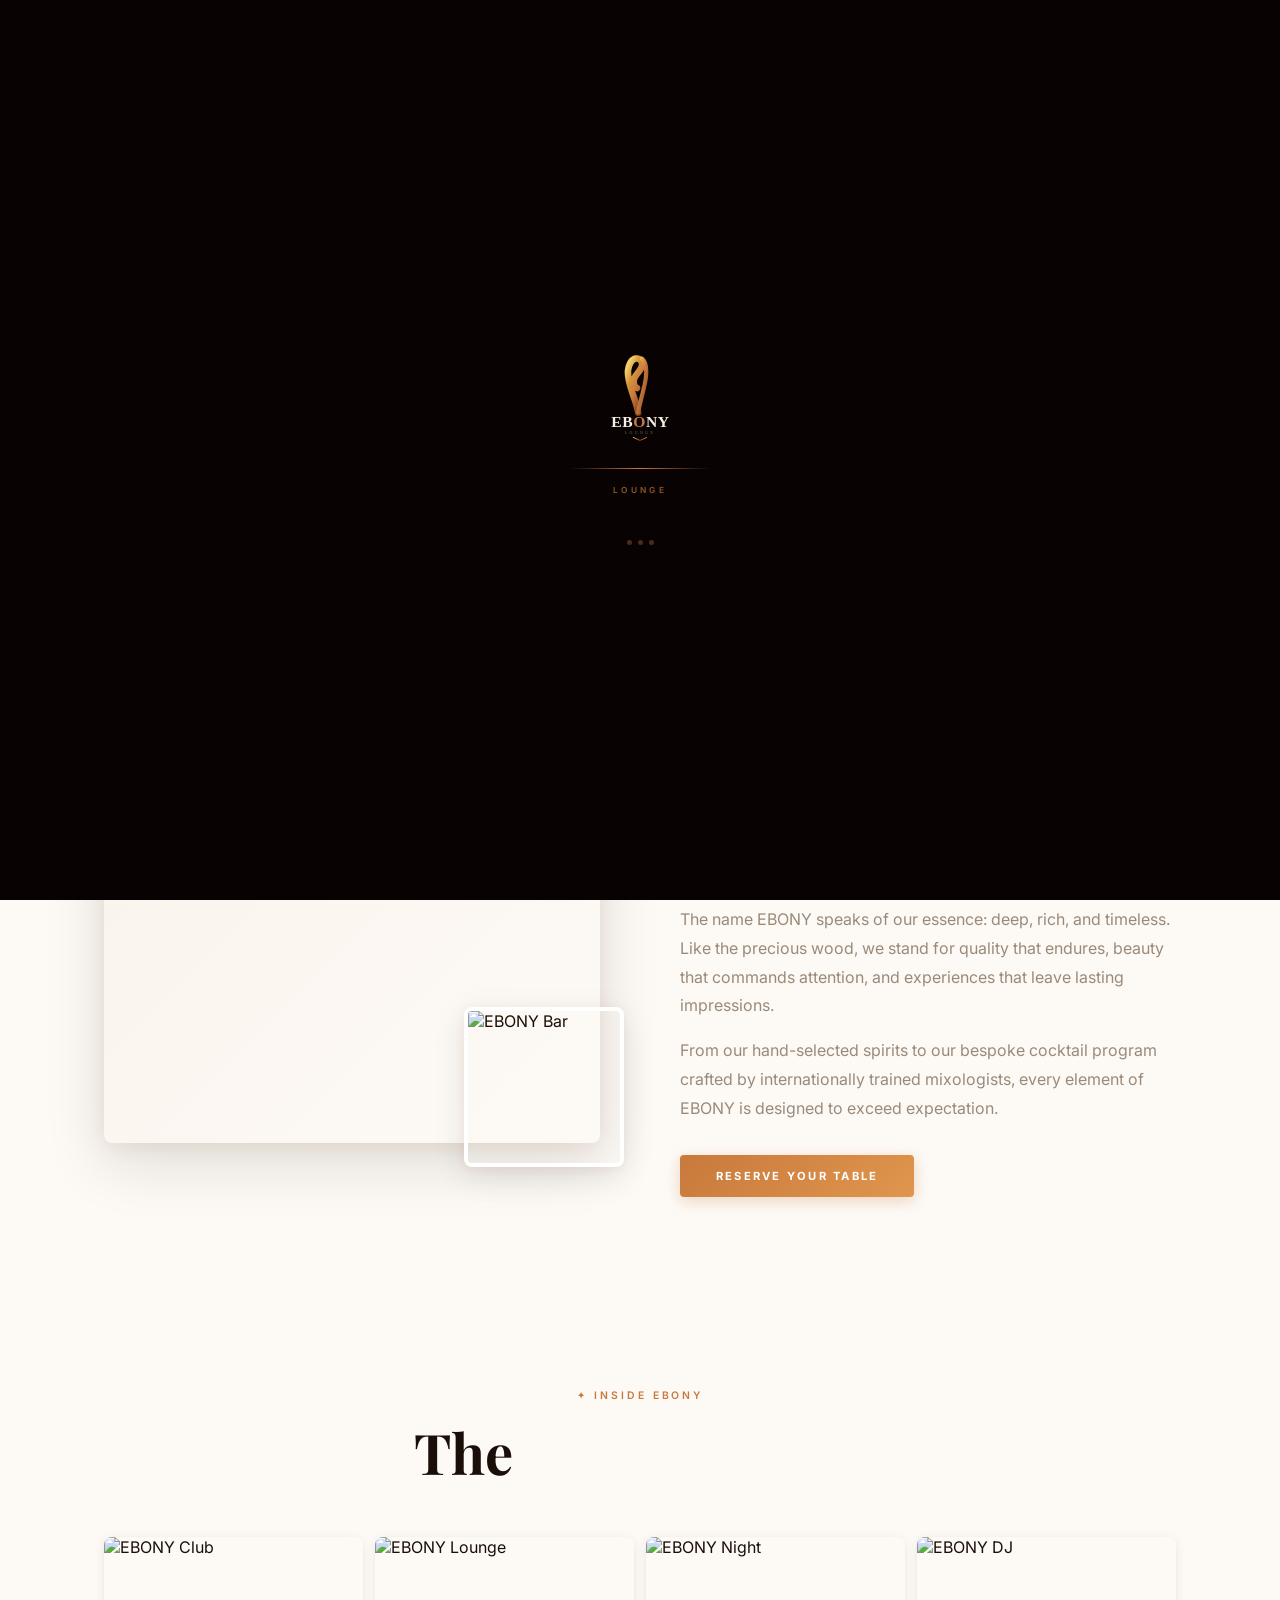
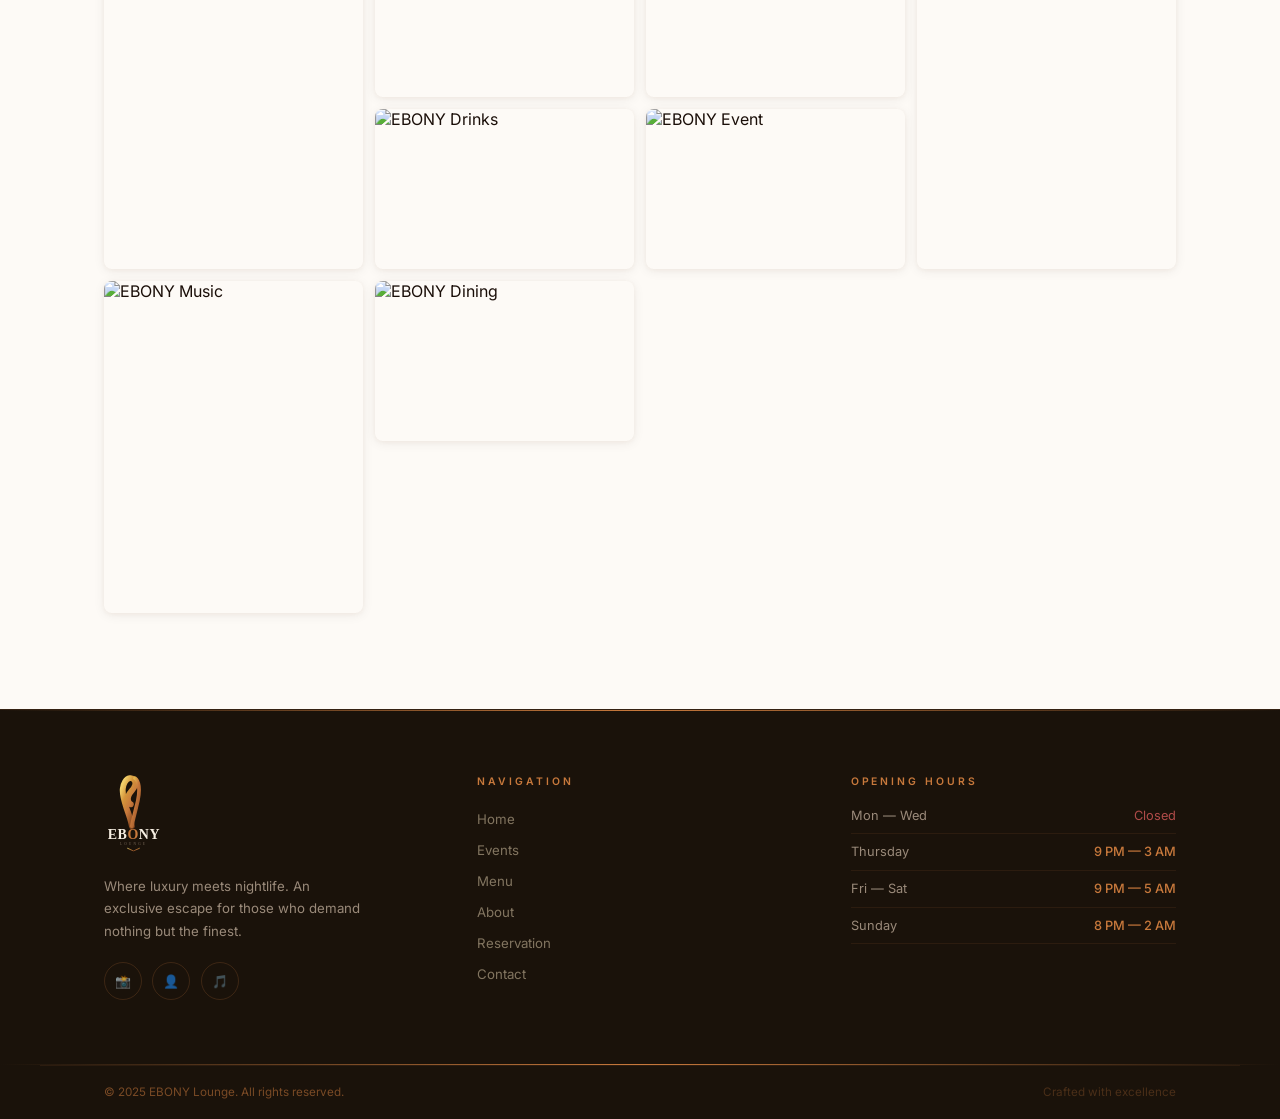
==== commit 55e07926: "Multiple homepage and about page cleanups - index.html: CTA heading changed from 'Secure Your Night " ====
--- a/about.html
+++ b/about.html
@@ -4,7 +4,8 @@
   <meta charset="UTF-8" />
   <meta name="viewport" content="width=device-width, initial-scale=1.0" />
   <title>About — EBONY Lounge</title>
-  <link rel="stylesheet" href="css/style.css" />
+  <link rel="stylesheet" href="css/base.css" />
+  <link rel="stylesheet" href="css/about.css" />
 </head>
 <body>
 
@@ -83,39 +84,6 @@
   </div>
 </section>
 
-<!-- VALUES -->
-<section class="section section-dark" style="background-image:url('https://images.unsplash.com/photo-1429514513361-8a632ff5f2fb?w=1920&q=80')">
-  <div class="container">
-    <div class="reveal" style="text-align:center;margin-bottom:3.5rem;">
-      <p class="section-label" style="margin-bottom:0.75rem;">✦ What Drives Us</p>
-      <h2 style="font-family:'Playfair Display',serif;font-size:clamp(2rem,5vw,3.5rem);font-weight:700;color:var(--text);">
-        Our <span class="gold-gradient">Values</span>
-      </h2>
-    </div>
-    <div class="values-grid">
-      <div class="value-card card reveal">
-        <div class="value-icon">⭐</div>
-        <h3 style="font-family:'Playfair Display',serif;font-size:1.2rem;font-weight:700;color:var(--text);margin-bottom:0.75rem;">Excellence</h3>
-        <p style="color:var(--muted);font-size:0.84rem;line-height:1.7;">Every detail is curated to the highest standard — from the music to the garnish on your glass.</p>
-      </div>
-      <div class="value-card card reveal delay-1">
-        <div class="value-icon">🍸</div>
-        <h3 style="font-family:'Playfair Display',serif;font-size:1.2rem;font-weight:700;color:var(--text);margin-bottom:0.75rem;">Craft</h3>
-        <p style="color:var(--muted);font-size:0.84rem;line-height:1.7;">Our mixologists are artists. Each cocktail is a composition of flavour, texture, and visual drama.</p>
-      </div>
-      <div class="value-card card reveal delay-2">
-        <div class="value-icon">🎵</div>
-        <h3 style="font-family:'Playfair Display',serif;font-size:1.2rem;font-weight:700;color:var(--text);margin-bottom:0.75rem;">Sound</h3>
-        <p style="color:var(--muted);font-size:0.84rem;line-height:1.7;">Music is our heartbeat. We partner with the finest DJs to deliver sonic experiences unmatched in the city.</p>
-      </div>
-      <div class="value-card card reveal delay-3">
-        <div class="value-icon">🤝</div>
-        <h3 style="font-family:'Playfair Display',serif;font-size:1.2rem;font-weight:700;color:var(--text);margin-bottom:0.75rem;">Community</h3>
-        <p style="color:var(--muted);font-size:0.84rem;line-height:1.7;">EBONY is more than a club — it's a community of people who share a passion for the exceptional.</p>
-      </div>
-    </div>
-  </div>
-</section>
 
 <!-- GALLERY -->
 <section class="section">
@@ -155,65 +123,7 @@
   </div>
 </section>
 
-<!-- TEAM -->
-<section class="section section-dark" style="background-image:url('https://images.unsplash.com/photo-1493225457124-a3eb161ffa5f?w=1920&q=80')">
-  <div class="container">
-    <div class="reveal" style="text-align:center;margin-bottom:3.5rem;">
-      <p class="section-label" style="margin-bottom:0.75rem;">✦ The People Behind EBONY</p>
-      <h2 style="font-family:'Playfair Display',serif;font-size:clamp(2rem,5vw,3.5rem);font-weight:700;color:var(--text);">
-        Meet the <span class="gold-gradient">Team</span>
-      </h2>
-    </div>
-    <div class="team-grid">
-      <div class="team-member reveal">
-        <div class="team-img">
-          <img src="https://images.unsplash.com/photo-1507003211169-0a1dd7228f2d?w=400&q=80" alt="Karim Benali" loading="lazy" />
-          <div class="team-img-overlay"></div>
-        </div>
-        <div class="team-name">Karim Benali</div>
-        <div class="team-role">Founder & Director</div>
-      </div>
-      <div class="team-member reveal delay-1">
-        <div class="team-img">
-          <img src="https://images.unsplash.com/photo-1494790108755-2616b332b67a?w=400&q=80" alt="Sofia Marrachi" loading="lazy" />
-          <div class="team-img-overlay"></div>
-        </div>
-        <div class="team-name">Sofia Marrachi</div>
-        <div class="team-role">Head Mixologist</div>
-      </div>
-      <div class="team-member reveal delay-2">
-        <div class="team-img">
-          <img src="https://images.unsplash.com/photo-1472099645785-5658abf4ff4e?w=400&q=80" alt="Yacine Aït" loading="lazy" />
-          <div class="team-img-overlay"></div>
-        </div>
-        <div class="team-name">Yacine Aït</div>
-        <div class="team-role">Resident DJ</div>
-      </div>
-      <div class="team-member reveal delay-3">
-        <div class="team-img">
-          <img src="https://images.unsplash.com/photo-1438761681033-6461ffad8d80?w=400&q=80" alt="Lina Brahimi" loading="lazy" />
-          <div class="team-img-overlay"></div>
-        </div>
-        <div class="team-name">Lina Brahimi</div>
-        <div class="team-role">Events Director</div>
-      </div>
-    </div>
-  </div>
-</section>
 
-<!-- CTA -->
-<div class="cta-banner">
-  <div class="cta-bg" style="background-image:url('https://images.unsplash.com/photo-1560840067-ddcaeb7831d2?w=1920&q=80')"></div>
-  <div class="cta-overlay"></div>
-  <div class="cta-glow"></div>
-  <div class="cta-content reveal">
-    <p class="section-label" style="margin-bottom:1.25rem;">✦ Ready for Your Night?</p>
-    <h2 style="font-family:'Playfair Display',serif;font-size:clamp(2.5rem,6vw,5rem);font-weight:900;color:var(--text);margin-bottom:1.25rem;">
-      Experience <span class="shimmer">EBONY</span>
-    </h2>
-    <a href="reservation.html" class="btn-gold" style="font-size:0.75rem;padding:16px 48px;letter-spacing:0.25em;">Reserve Your Table</a>
-  </div>
-</div>
 
 <!-- FOOTER -->
 <footer>
@@ -255,6 +165,6 @@
 <a href="https://wa.me/48221234567" class="float-wa" target="_blank" rel="noopener" aria-label="WhatsApp">💬</a>
 <button class="float-top" id="floatTop" aria-label="Back to top" onclick="window.scrollTo({top:0,behavior:'smooth'})">↑</button>
 
-<script src="js/script.js"></script>
+<script src="js/base.js"></script>
 </body>
 </html>
--- a/css/base.css
+++ b/css/base.css
@@ -0,0 +1,887 @@
+@import url('https://fonts.googleapis.com/css2?family=Playfair+Display:ital,wght@0,400;0,600;0,700;0,800;0,900;1,400&family=Inter:wght@300;400;500;600;700&family=Cormorant+Garamond:ital,wght@0,600;0,700;1,400;1,600&display=swap');
+
+:root {
+  --gold: #C8793C;
+  --gold-light: #E0964E;
+  --gold-dark: #924E24;
+  --gold-muted: rgba(200,121,60,0.10);
+  --gold-glow: rgba(200,121,60,0.25);
+  /* Dark — hero, footer, nav overlay, CTA */
+  --black: #0A0505;
+  --dark: #1A120A;
+  /* Light — content */
+  --surface: #FDFAF6;
+  --surface-2: #F5EFE8;
+  --card: #FFFFFF;
+  --border: #E8E0D4;
+  --border-gold: rgba(200,121,60,0.18);
+  /* Text */
+  --text: #1A0E08;
+  --text-soft: #5A4A3A;
+  --muted: #9A8A7A;
+  /* Shadows */
+  --shadow-sm: 0 2px 12px rgba(26,14,8,0.07), 0 1px 4px rgba(200,121,60,0.05);
+  --shadow-md: 0 8px 32px rgba(26,14,8,0.10), 0 2px 8px rgba(200,121,60,0.08);
+  --shadow-lg: 0 20px 60px rgba(26,14,8,0.13), 0 4px 20px rgba(200,121,60,0.10);
+  /* UI */
+  --radius: 8px;
+  --radius-sm: 4px;
+  --transition: all 0.35s cubic-bezier(0.25,0.1,0.25,1);
+}
+
+*,*::before,*::after { box-sizing: border-box; margin: 0; padding: 0; }
+html { scroll-behavior: smooth; }
+body {
+  background: var(--surface);
+  color: var(--text);
+  font-family: 'Inter', system-ui, sans-serif;
+  overflow-x: hidden;
+  -webkit-font-smoothing: antialiased;
+}
+
+::-webkit-scrollbar { width: 5px; }
+::-webkit-scrollbar-track { background: var(--surface-2); }
+::-webkit-scrollbar-thumb { background: var(--gold); border-radius: 3px; }
+
+/* ── TYPOGRAPHY ── */
+.gold-gradient {
+  background: linear-gradient(135deg, #C8793C 0%, #E0964E 50%, #924E24 100%);
+  -webkit-background-clip: text;
+  -webkit-text-fill-color: transparent;
+  background-clip: text;
+}
+.shimmer {
+  background: linear-gradient(90deg, #924E24 0%, #E0964E 25%, #C8793C 50%, #E0964E 75%, #924E24 100%);
+  background-size: 200% auto;
+  -webkit-background-clip: text;
+  -webkit-text-fill-color: transparent;
+  background-clip: text;
+  animation: shimmer 3s linear infinite;
+}
+@keyframes shimmer {
+  0%   { background-position: 0% center; }
+  100% { background-position: 200% center; }
+}
+.section-label {
+  font-size: 0.65rem;
+  letter-spacing: 0.28em;
+  text-transform: uppercase;
+  color: var(--gold);
+  font-weight: 600;
+}
+.gold-line {
+  height: 1px;
+  background: linear-gradient(90deg, transparent, var(--gold), transparent);
+}
+
+/* ── BUTTONS ── */
+.btn-gold {
+  display: inline-block;
+  background: linear-gradient(135deg, var(--gold), var(--gold-light));
+  color: #fff;
+  font-weight: 700;
+  font-size: 0.7rem;
+  letter-spacing: 0.2em;
+  text-transform: uppercase;
+  padding: 14px 36px;
+  border: none;
+  border-radius: var(--radius-sm);
+  cursor: pointer;
+  text-decoration: none;
+  transition: var(--transition);
+  position: relative;
+  box-shadow: 0 4px 16px rgba(200,121,60,0.30);
+}
+.btn-gold:hover {
+  box-shadow: 0 8px 32px rgba(200,121,60,0.45);
+  transform: translateY(-2px);
+  filter: brightness(1.07);
+}
+.btn-gold:active { transform: translateY(0); }
+
+.btn-outline {
+  display: inline-block;
+  border: 1.5px solid var(--gold);
+  color: var(--gold);
+  font-weight: 600;
+  font-size: 0.7rem;
+  letter-spacing: 0.2em;
+  text-transform: uppercase;
+  padding: 14px 36px;
+  border-radius: var(--radius-sm);
+  cursor: pointer;
+  text-decoration: none;
+  background: transparent;
+  transition: var(--transition);
+}
+.btn-outline:hover {
+  background: var(--gold);
+  color: #fff;
+  box-shadow: 0 6px 20px rgba(200,121,60,0.30);
+  transform: translateY(-2px);
+}
+
+/* ── LAYOUT ── */
+.container { max-width: 1200px; margin: 0 auto; padding: 0 5%; }
+.section { padding: 6rem 0; background: var(--surface); }
+.section-alt { padding: 6rem 0; background: var(--surface-2); }
+
+/* ── SECTION-DARK (photo bg + overlay) ── */
+.section-dark {
+  position: relative;
+  background-color: var(--dark);
+  background-size: cover;
+  background-position: center;
+  background-attachment: fixed;
+  overflow: hidden;
+}
+.section-dark::before {
+  content: '';
+  position: absolute;
+  inset: 0;
+  background: rgba(8, 4, 2, 0.78);
+  pointer-events: none;
+  z-index: 0;
+}
+.section-dark > .container,
+.section-dark > div {
+  position: relative;
+  z-index: 1;
+}
+/* Text in dark sections stays light */
+.section-dark h2,
+.section-dark h3,
+.section-dark p,
+.section-dark .team-name,
+.section-dark .value-card h3 {
+  color: #F7EFE3;
+}
+.section-dark .muted-override { color: rgba(247,239,227,0.65); }
+
+/* ── CARD ── */
+.card {
+  background: var(--card);
+  border: 1px solid var(--border);
+  box-shadow: var(--shadow-sm);
+  transition: var(--transition);
+}
+.card:hover {
+  border-color: var(--border-gold);
+  box-shadow: var(--shadow-md);
+  transform: translateY(-2px);
+}
+
+/* ── BACK BUTTON ── */
+.back-btn {
+  display: inline-flex;
+  align-items: center;
+  gap: 0.5rem;
+  font-size: 0.65rem;
+  letter-spacing: 0.16em;
+  text-transform: uppercase;
+  font-weight: 600;
+  color: var(--gold);
+  text-decoration: none;
+  padding: 8px 16px 8px 12px;
+  border: 1px solid var(--border-gold);
+  border-radius: 50px;
+  background: rgba(200,121,60,0.06);
+  transition: var(--transition);
+  cursor: pointer;
+}
+.back-btn:hover {
+  background: var(--gold);
+  color: #fff;
+  border-color: var(--gold);
+  box-shadow: 0 4px 14px rgba(200,121,60,0.28);
+  transform: translateX(-3px);
+}
+.back-btn-wrap {
+  padding: 1rem 5%;
+  max-width: 1200px;
+  margin: 0 auto;
+}
+.back-btn-bar {
+  background: var(--surface);
+  border-bottom: 1px solid var(--border);
+  position: sticky;
+  top: 76px;
+  z-index: 39;
+  margin-top: 76px; /* offset for fixed navbar — prevents dark hero showing above the bar */
+}
+
+/* ── NAVBAR ── */
+#navbar {
+  position: fixed;
+  top: 0; left: 0; right: 0;
+  z-index: 100;
+  padding: 0 5%;
+  height: 76px;
+  display: flex;
+  align-items: center;
+  justify-content: space-between;
+  transition: var(--transition);
+}
+#navbar.scrolled {
+  background: rgba(253,250,246,0.97);
+  backdrop-filter: blur(16px);
+  border-bottom: 1px solid var(--border);
+  box-shadow: 0 2px 20px rgba(26,14,8,0.07);
+}
+.nav-logo { text-decoration: none; display: flex; align-items: center; }
+.logo-img {
+  height: 52px;
+  width: auto;
+  display: block;
+  transition: opacity 0.3s;
+}
+.logo-img:hover { opacity: 0.85; }
+.logo-img-footer {
+  height: 80px;
+  width: auto;
+  display: block;
+}
+.nav-links {
+  display: flex;
+  align-items: center;
+  gap: 2.5rem;
+  list-style: none;
+}
+.nav-links a {
+  font-size: 0.65rem;
+  letter-spacing: 0.2em;
+  text-transform: uppercase;
+  font-weight: 500;
+  color: rgba(200,184,154,0.9);
+  text-decoration: none;
+  position: relative;
+  transition: color 0.3s;
+}
+#navbar.scrolled .nav-links a { color: var(--text-soft); }
+.nav-links a::after {
+  content: '';
+  position: absolute;
+  bottom: -4px; left: 0;
+  height: 1.5px; width: 0;
+  background: var(--gold);
+  transition: width 0.3s ease;
+}
+.nav-links a:hover,
+.nav-links a.active { color: var(--gold); }
+.nav-links a:hover::after,
+.nav-links a.active::after { width: 100%; }
+.nav-cta { padding: 10px 22px !important; font-size: 0.65rem !important; }
+
+.nav-toggle {
+  display: none;
+  background: none;
+  border: none;
+  cursor: pointer;
+  flex-direction: column;
+  gap: 5px;
+  padding: 4px;
+}
+.nav-toggle span {
+  display: block;
+  width: 24px; height: 1.5px;
+  background: var(--gold);
+  transition: var(--transition);
+}
+.nav-toggle.open span:nth-child(1) { transform: translateY(6.5px) rotate(45deg); }
+.nav-toggle.open span:nth-child(2) { opacity: 0; }
+.nav-toggle.open span:nth-child(3) { transform: translateY(-6.5px) rotate(-45deg); }
+
+.mobile-menu {
+  display: none;
+  position: fixed;
+  inset: 0;
+  z-index: 99;
+  background: rgba(10,5,2,0.98);
+  backdrop-filter: blur(20px);
+  flex-direction: column;
+  align-items: center;
+  justify-content: center;
+  gap: 2rem;
+}
+.mobile-menu.open { display: flex; }
+.mobile-menu a {
+  font-family: 'Playfair Display', serif;
+  font-size: 2.2rem;
+  font-weight: 700;
+  letter-spacing: 0.1em;
+  text-transform: uppercase;
+  color: #F7EFE3;
+  text-decoration: none;
+  transition: color 0.3s;
+  opacity: 0;
+  transform: translateY(20px);
+  animation: menuItemIn 0.4s forwards;
+}
+.mobile-menu a:nth-child(1) { animation-delay: 0.05s; }
+.mobile-menu a:nth-child(2) { animation-delay: 0.1s;  }
+.mobile-menu a:nth-child(3) { animation-delay: 0.15s; }
+.mobile-menu a:nth-child(4) { animation-delay: 0.2s;  }
+.mobile-menu a:nth-child(5) { animation-delay: 0.25s; }
+.mobile-menu a:nth-child(6) { animation-delay: 0.3s;  }
+.mobile-menu a:hover { color: var(--gold); }
+@keyframes menuItemIn {
+  to { opacity: 1; transform: translateY(0); }
+}
+
+/* ── FOOTER ── */
+footer { background: var(--dark); border-top: 1px solid rgba(200,121,60,0.15); }
+.footer-grid {
+  display: grid;
+  grid-template-columns: repeat(3, 1fr);
+  gap: 3rem;
+  padding: 4rem 5%;
+  max-width: 1200px;
+  margin: 0 auto;
+}
+.footer-bottom {
+  max-width: 1200px;
+  margin: 0 auto;
+  padding: 1.2rem 5%;
+  display: flex;
+  justify-content: space-between;
+  align-items: center;
+  gap: 1rem;
+  font-size: 0.73rem;
+  color: rgba(200,121,60,0.55);
+  border-top: 1px solid rgba(200,121,60,0.10);
+}
+.social-row { display: flex; gap: 0.65rem; margin-top: 1.25rem; }
+.social-btn {
+  width: 38px; height: 38px;
+  border-radius: 50%;
+  border: 1px solid rgba(200,121,60,0.2);
+  display: flex; align-items: center; justify-content: center;
+  color: rgba(200,121,60,0.7);
+  text-decoration: none;
+  font-size: 0.8rem;
+  transition: var(--transition);
+}
+.social-btn:hover { border-color: var(--gold); color: var(--gold); background: rgba(200,121,60,0.08); }
+.footer-nav { list-style: none; }
+.footer-nav li { margin-bottom: 0.7rem; }
+.footer-nav a { color: rgba(200,184,154,0.6); font-size: 0.83rem; text-decoration: none; transition: color 0.3s; }
+.footer-nav a:hover { color: var(--gold); }
+.hours-list { list-style: none; }
+.hours-list li {
+  display: flex; justify-content: space-between;
+  font-size: 0.8rem;
+  padding-bottom: 0.65rem;
+  border-bottom: 1px solid rgba(200,121,60,0.10);
+  margin-bottom: 0.65rem;
+  gap: 1rem;
+}
+.closed { color: rgba(239,100,100,0.7); }
+.open-hours { color: var(--gold); font-weight: 500; }
+
+/* ── REVEAL ANIMATIONS ── */
+.reveal {
+  opacity: 0;
+  transform: translateY(36px);
+  transition: opacity 0.75s cubic-bezier(0.25,0.1,0.25,1), transform 0.75s cubic-bezier(0.25,0.1,0.25,1);
+}
+.reveal.from-left  { transform: translateX(-36px); }
+.reveal.from-right { transform: translateX(36px); }
+.reveal.delay-1 { transition-delay: 0.1s; }
+.reveal.delay-2 { transition-delay: 0.2s; }
+.reveal.delay-3 { transition-delay: 0.3s; }
+.reveal.delay-4 { transition-delay: 0.4s; }
+.reveal.visible { opacity: 1; transform: none; }
+
+/* ── HERO (stays dark + immersive) ── */
+.hero {
+  position: relative;
+  height: 100vh;
+  min-height: 680px;
+  display: flex;
+  align-items: center;
+  justify-content: center;
+  overflow: hidden;
+  text-align: center;
+}
+.hero-bg {
+  position: absolute; inset: 0;
+  background-image: url('https://images.unsplash.com/photo-1516450360452-9312f5e86fc7?w=1920&q=90');
+  background-size: cover;
+  background-position: center center;
+  transform: none !important;
+  transition: none !important;
+}
+.hero-overlay {
+  position: absolute; inset: 0;
+  background: linear-gradient(180deg, rgba(5,3,2,0.60) 0%, rgba(5,3,2,0.30) 45%, rgba(5,3,2,0.90) 100%);
+}
+.hero-glow {
+  position: absolute; inset: 0;
+  background: radial-gradient(ellipse at 50% 55%, rgba(200,121,60,0.12) 0%, transparent 60%);
+}
+.hero-content { position: relative; z-index: 2; padding: 0 5%; max-width: 1000px; }
+.hero-label {
+  animation: fadeUp 0.7s ease both 0.2s;
+  display: block; margin-bottom: 1.2rem;
+}
+.hero-title {
+  font-family: 'Playfair Display', serif;
+  font-size: clamp(2.4rem, 4.5vw, 4.2rem);
+  font-weight: 900;
+  letter-spacing: 0.14em;
+  line-height: 1.15;
+  color: #F7EFE3;
+  animation: fadeUp 0.8s ease both 0.4s;
+  margin-bottom: 1.5rem;
+}
+.hero-title .title-line {
+  display: block;
+  white-space: nowrap;
+}
+.hero-sub {
+  color: #C8B89A;
+  font-size: 1.05rem;
+  max-width: 480px;
+  margin: 0 auto 2.5rem;
+  line-height: 1.7;
+  animation: fadeUp 0.7s ease both 0.6s;
+}
+.hero-btns {
+  display: flex;
+  gap: 1rem;
+  justify-content: center;
+  flex-wrap: wrap;
+  animation: fadeUp 0.7s ease both 0.75s;
+}
+.hero-scroll {
+  position: absolute;
+  bottom: 2.5rem; left: 50%;
+  transform: translateX(-50%);
+  z-index: 2;
+}
+.scroll-line {
+  width: 1px; height: 60px;
+  background: linear-gradient(180deg, rgba(200,121,60,0.7), transparent);
+  margin: 0 auto;
+  animation: scrollPulse 2s ease-in-out infinite;
+}
+@keyframes scrollPulse {
+  0%,100% { opacity: 0.5; }
+  50% { opacity: 1; }
+}
+.particles { position: absolute; inset: 0; z-index: 1; pointer-events: none; }
+.particle {
+  position: absolute;
+  width: 3px; height: 3px;
+  border-radius: 50%;
+  background: rgba(200,121,60,0.55);
+  animation: particleFloat var(--dur, 7s) ease-in-out infinite;
+  animation-delay: var(--delay, 0s);
+}
+@keyframes particleFloat {
+  0%,100% { transform: translateY(0) scale(1); opacity: 0.25; }
+  50%      { transform: translateY(-28px) scale(1.4); opacity: 0.85; }
+}
+@keyframes fadeUp {
+  from { opacity: 0; transform: translateY(28px); }
+  to   { opacity: 1; transform: translateY(0); }
+}
+
+/* ── TEXT ANIMATIONS ── */
+.split-words { overflow: hidden; }
+.split-words .word {
+  display: inline-block;
+  overflow: hidden;
+  vertical-align: bottom;
+  margin-right: 0.22em;
+}
+.split-words .word-inner {
+  display: inline-block;
+  transform: translateY(110%);
+  transition: transform 0.72s cubic-bezier(0.22,1,0.36,1);
+}
+.split-words .word-inner.reveal-word { transform: translateY(0); }
+
+/* ── PAGE TITLE ── */
+.page-title {
+  font-family: 'Playfair Display', serif;
+  font-size: clamp(3rem, 8vw, 6.5rem);
+  font-weight: 900;
+  color: #F7EFE3;
+  letter-spacing: 0.05em;
+  line-height: 1;
+  margin-top: 0.75rem;
+  opacity: 0;
+  transform: translateY(20px);
+  animation: fadeUp 0.9s cubic-bezier(0.22,1,0.36,1) both 0.5s;
+}
+
+/* ── STATS BAR ── */
+.stats-bar { background: var(--surface-2); border-top: 1px solid var(--border); border-bottom: 1px solid var(--border); }
+.stats-grid {
+  display: grid;
+  grid-template-columns: repeat(4, 1fr);
+  max-width: 1200px;
+  margin: 0 auto;
+  padding: 2.5rem 5%;
+  gap: 1rem;
+}
+.stat-item { text-align: center; }
+.stat-value {
+  font-family: 'Playfair Display', serif;
+  font-size: 2.5rem;
+  font-weight: 700;
+  line-height: 1;
+  margin-bottom: 0.3rem;
+}
+.stat-label { font-size: 0.6rem; letter-spacing: 0.22em; text-transform: uppercase; color: var(--muted); }
+
+/* ── EVENTS (shared: index + events page) ── */
+.events-grid { display: grid; grid-template-columns: repeat(3, 1fr); gap: 1.75rem; }
+.event-card {
+  border-radius: var(--radius);
+  overflow: hidden;
+  display: flex;
+  flex-direction: column;
+  background: var(--card);
+  border: 1px solid var(--border);
+  box-shadow: var(--shadow-sm);
+  transition: var(--transition);
+}
+.event-card:hover {
+  box-shadow: var(--shadow-lg);
+  transform: translateY(-4px);
+  border-color: var(--border-gold);
+}
+.event-card-img { position: relative; height: 220px; overflow: hidden; flex-shrink: 0; }
+.event-card-img img { width: 100%; height: 100%; object-fit: cover; transition: transform 0.7s ease; }
+.event-card:hover .event-card-img img { transform: scale(1.08); }
+.event-img-overlay {
+  position: absolute; inset: 0;
+  background: linear-gradient(to top, rgba(10,5,2,0.75) 0%, transparent 55%);
+}
+.event-tag {
+  position: absolute;
+  top: 14px; left: 14px;
+  font-size: 0.55rem; font-weight: 700;
+  letter-spacing: 0.18em; text-transform: uppercase;
+  background: var(--gold); color: #fff;
+  padding: 4px 10px;
+  border-radius: 50px;
+}
+.event-featured-tag {
+  position: absolute;
+  top: 14px; right: 14px;
+  font-size: 0.52rem; font-weight: 700;
+  letter-spacing: 0.15em; text-transform: uppercase;
+  background: rgba(255,255,255,0.92); color: var(--gold-dark);
+  padding: 4px 10px;
+  border-radius: 50px;
+}
+.event-body { padding: 1.5rem; flex: 1; display: flex; flex-direction: column; }
+.event-meta {
+  display: flex; gap: 1rem;
+  font-size: 0.62rem; color: var(--muted);
+  font-weight: 600; letter-spacing: 0.10em;
+  margin-bottom: 0.75rem;
+}
+.event-title {
+  font-family: 'Playfair Display', serif;
+  font-size: 1.35rem; font-weight: 700;
+  color: var(--text); margin-bottom: 0.6rem;
+  transition: color 0.3s;
+}
+.event-card:hover .event-title { color: var(--gold); }
+.event-desc { font-size: 0.82rem; color: var(--muted); line-height: 1.65; flex: 1; margin-bottom: 1.2rem; }
+.event-footer {
+  display: flex; align-items: center;
+  justify-content: space-between;
+  padding-top: 1rem;
+  border-top: 1px solid var(--border);
+}
+.event-price { font-family: 'Playfair Display', serif; font-size: 1.1rem; font-weight: 700; color: var(--gold); }
+.arrow-link {
+  font-size: 0.65rem; letter-spacing: 0.15em;
+  text-transform: uppercase; font-weight: 700;
+  color: var(--gold); text-decoration: none;
+  display: inline-flex; align-items: center; gap: 0.4rem;
+  transition: gap 0.3s;
+}
+.arrow-link:hover { gap: 0.8rem; }
+
+/* ── ABOUT SPLIT (shared: index + about page) ── */
+.about-split { display: grid; grid-template-columns: 1fr 1fr; gap: 5rem; align-items: center; }
+.about-img-wrap { position: relative; }
+.about-img-main { position: relative; height: 480px; overflow: hidden; border-radius: var(--radius); box-shadow: var(--shadow-lg); }
+.about-img-main img { width: 100%; height: 100%; object-fit: cover; }
+.about-img-overlay { position: absolute; inset: 0; background: linear-gradient(135deg, rgba(200,121,60,0.06), transparent); }
+.about-img-thumb {
+  position: absolute; bottom: -24px; right: -24px;
+  width: 160px; height: 160px;
+  border-radius: var(--radius); overflow: hidden;
+  border: 4px solid var(--card);
+  box-shadow: var(--shadow-md);
+}
+.about-img-thumb img { width: 100%; height: 100%; object-fit: cover; }
+.about-corner {
+  position: absolute; top: -16px; left: -16px;
+  width: 80px; height: 80px;
+  border: 1.5px solid var(--border-gold);
+  border-radius: var(--radius);
+}
+.about-perks { display: flex; gap: 1.5rem; flex-wrap: wrap; margin: 1.5rem 0 2rem; }
+.perk-item {
+  display: flex; align-items: center;
+  gap: 0.75rem; font-size: 0.85rem; color: var(--text-soft);
+}
+.perk-icon {
+  width: 34px; height: 34px; border-radius: 50%;
+  background: var(--gold-muted);
+  border: 1px solid var(--border-gold);
+  display: flex; align-items: center; justify-content: center;
+}
+
+/* ── MENU CARDS (shared: index preview + full menu page) ── */
+.menu-cards-grid { display: grid; grid-template-columns: repeat(3, 1fr); gap: 1.5rem; }
+.menu-cards-grid.cols-4 { grid-template-columns: repeat(4, 1fr); }
+.menu-card {
+  border-radius: var(--radius);
+  overflow: hidden;
+  display: flex;
+  flex-direction: column;
+  background: var(--card);
+  border: 1px solid var(--border);
+  box-shadow: var(--shadow-sm);
+  transition: var(--transition);
+}
+.menu-card:hover {
+  box-shadow: var(--shadow-lg);
+  transform: translateY(-4px);
+  border-color: var(--border-gold);
+}
+.menu-card-img { position: relative; height: 180px; overflow: hidden; flex-shrink: 0; }
+.menu-card-img img { width: 100%; height: 100%; object-fit: cover; transition: transform 0.7s ease; }
+.menu-card:hover .menu-card-img img { transform: scale(1.1) brightness(1.05); }
+.menu-card-img-overlay { position: absolute; inset: 0; background: linear-gradient(to top, rgba(10,5,2,0.65) 0%, transparent 55%); }
+.menu-card-body { padding: 1.25rem; flex: 1; display: flex; flex-direction: column; }
+.menu-tags { display: flex; flex-wrap: wrap; gap: 0.4rem; margin-bottom: 0.6rem; }
+.menu-tag {
+  font-size: 0.52rem; font-weight: 700; letter-spacing: 0.12em;
+  text-transform: uppercase; color: var(--gold);
+  background: var(--gold-muted);
+  border: 1px solid var(--border-gold); padding: 2px 9px;
+  border-radius: 50px;
+}
+.menu-card-name {
+  font-family: 'Playfair Display', serif;
+  font-size: 1.1rem; font-weight: 700; color: var(--text);
+  margin-bottom: 0.4rem; transition: color 0.3s;
+}
+.menu-card:hover .menu-card-name { color: var(--gold); }
+.menu-card-desc { font-size: 0.76rem; color: var(--muted); line-height: 1.6; flex: 1; margin-bottom: 0.8rem; }
+.menu-card-footer {
+  display: flex; align-items: center; justify-content: space-between;
+  padding-top: 0.75rem; border-top: 1px solid var(--border);
+}
+.menu-card-price { font-family: 'Playfair Display', serif; font-size: 1.05rem; font-weight: 700; color: var(--gold); }
+.menu-card-cat { font-size: 0.6rem; letter-spacing: 0.1em; text-transform: uppercase; color: var(--muted); }
+
+/* ── CTA BANNER (stays dark) ── */
+.cta-banner { position: relative; padding: 8rem 5%; text-align: center; overflow: hidden; }
+.cta-bg { position: absolute; inset: 0; background-image: url('https://images.unsplash.com/photo-1493225457124-a3eb161ffa5f?w=1920&q=80'); background-size: cover; background-position: center; }
+.cta-overlay { position: absolute; inset: 0; background: rgba(8,4,2,0.84); }
+.cta-glow { position: absolute; inset: 0; background: radial-gradient(ellipse at 50% 50%, rgba(200,100,40,0.24) 0%, rgba(140,60,20,0.10) 50%, transparent 70%); }
+.cta-content { position: relative; z-index: 2; max-width: 700px; margin: 0 auto; }
+.cta-content h2 { color: #F7EFE3 !important; }
+.cta-content p  { color: rgba(200,184,154,0.85) !important; }
+
+/* ── PAGE HERO (stays dark) ── */
+.page-hero {
+  position: relative;
+  padding: 10rem 5% 5rem;
+  display: flex; align-items: center; justify-content: center;
+  text-align: center; overflow: hidden; min-height: 360px;
+}
+.page-hero-bg { position: absolute; inset: 0; background-size: cover; background-position: center; }
+.page-hero-overlay { position: absolute; inset: 0; background: rgba(5,3,2,0.80); }
+.page-hero-glow { position: absolute; inset: 0; background: radial-gradient(ellipse at 50% 60%, rgba(200,121,60,0.10) 0%, transparent 60%); }
+.page-hero-content { position: relative; z-index: 2; }
+.page-hero .section-label { color: var(--gold); }
+
+/* ── FILTER BAR ── */
+.filter-bar {
+  position: sticky; top: 76px; z-index: 40;
+  background: var(--surface);
+  border-bottom: 1px solid var(--border);
+  padding: 0.85rem 5%;
+  display: flex; gap: 0.5rem; overflow-x: auto;
+  box-shadow: 0 2px 12px rgba(26,14,8,0.05);
+}
+.filter-btn {
+  padding: 8px 20px; font-size: 0.62rem;
+  letter-spacing: 0.16em; text-transform: uppercase; font-weight: 600;
+  background: var(--card); border: 1px solid var(--border);
+  color: var(--muted); cursor: pointer;
+  border-radius: 50px; white-space: nowrap;
+  transition: var(--transition);
+  box-shadow: var(--shadow-sm);
+}
+.filter-btn:hover { border-color: var(--gold); color: var(--gold); }
+.filter-btn.active { background: var(--gold); border-color: var(--gold); color: #fff; box-shadow: 0 4px 14px rgba(200,121,60,0.30); }
+
+/* ── FORMS (shared: reservation + contact) ── */
+.form-group { margin-bottom: 1.25rem; }
+.form-label {
+  display: block; font-size: 0.6rem; letter-spacing: 0.22em;
+  text-transform: uppercase; color: var(--muted);
+  font-weight: 600; margin-bottom: 0.5rem;
+}
+.form-input, .form-select, .form-textarea {
+  width: 100%;
+  background: var(--card);
+  border: 1.5px solid var(--border);
+  color: var(--text); padding: 13px 16px;
+  font-size: 0.9rem; font-family: 'Inter', sans-serif;
+  border-radius: var(--radius);
+  transition: border-color 0.3s, box-shadow 0.3s;
+  -webkit-appearance: none; appearance: none;
+}
+.form-input:focus, .form-select:focus, .form-textarea:focus {
+  outline: none; border-color: var(--gold);
+  box-shadow: 0 0 0 3px rgba(200,121,60,0.10);
+}
+.form-input::placeholder, .form-textarea::placeholder { color: var(--muted); }
+.form-input.error, .form-select.error, .form-textarea.error { border-color: rgba(239,68,68,0.5); }
+.form-error { font-size: 0.72rem; color: rgba(220,50,50,0.8); margin-top: 4px; display: none; }
+.form-error.show { display: block; }
+.form-textarea { resize: none; }
+.form-grid-2 { display: grid; grid-template-columns: 1fr 1fr; gap: 1rem; }
+
+/* ── FLOATING BUTTONS ── */
+.float-wa {
+  position: fixed; bottom: 88px; right: 24px; z-index: 90;
+  width: 52px; height: 52px; border-radius: 50%;
+  background: #25D366; color: #fff;
+  display: flex; align-items: center; justify-content: center;
+  font-size: 1.4rem; text-decoration: none;
+  box-shadow: 0 4px 20px rgba(37,211,102,0.45);
+  transition: var(--transition);
+  animation: fadeUp 0.6s ease both 1.5s;
+}
+.float-wa:hover { transform: scale(1.12); box-shadow: 0 8px 28px rgba(37,211,102,0.55); }
+
+.float-top {
+  position: fixed; bottom: 24px; right: 24px; z-index: 90;
+  width: 46px; height: 46px; border-radius: 50%;
+  background: var(--gold); color: #fff;
+  display: flex; align-items: center; justify-content: center;
+  font-size: 1rem; text-decoration: none; cursor: pointer;
+  box-shadow: 0 4px 16px rgba(200,121,60,0.40);
+  transition: var(--transition);
+  opacity: 0; pointer-events: none;
+}
+.float-top.visible { opacity: 1; pointer-events: all; }
+.float-top:hover { transform: translateY(-3px) scale(1.08); box-shadow: 0 8px 24px rgba(200,121,60,0.50); }
+
+/* ── PAGE PRELOADER ── */
+#preloader {
+  position: fixed;
+  inset: 0;
+  z-index: 9999;
+  background: #080302;
+  display: flex;
+  align-items: center;
+  justify-content: center;
+  flex-direction: column;
+  transition: opacity 0.9s ease, visibility 0.9s ease;
+}
+#preloader.hide {
+  opacity: 0;
+  visibility: hidden;
+  pointer-events: none;
+}
+.preloader-inner {
+  display: flex;
+  flex-direction: column;
+  align-items: center;
+  gap: 0;
+}
+.preloader-logo {
+  height: 90px;
+  width: auto;
+  display: block;
+  opacity: 0;
+  transform: scale(0.82) translateY(12px);
+  animation: preloaderLogoIn 0.9s cubic-bezier(0.22,1,0.36,1) forwards 0.15s;
+}
+@keyframes preloaderLogoIn {
+  to { opacity: 1; transform: scale(1) translateY(0); }
+}
+.preloader-bar {
+  width: 0;
+  height: 1.5px;
+  background: linear-gradient(90deg, transparent, var(--gold), transparent);
+  margin-top: 1.4rem;
+  animation: preloaderBarGrow 0.8s ease forwards 0.85s;
+}
+@keyframes preloaderBarGrow {
+  to { width: 140px; }
+}
+.preloader-label {
+  font-size: 0.52rem;
+  letter-spacing: 0.42em;
+  text-transform: uppercase;
+  color: rgba(200,121,60,0.7);
+  font-family: 'Inter', sans-serif;
+  font-weight: 600;
+  margin-top: 1rem;
+  opacity: 0;
+  animation: preloaderLabelIn 0.6s ease forwards 1.25s;
+}
+@keyframes preloaderLabelIn {
+  to { opacity: 1; }
+}
+.preloader-dots {
+  display: flex;
+  gap: 6px;
+  margin-top: 2.8rem;
+}
+.preloader-dots span {
+  width: 5px;
+  height: 5px;
+  border-radius: 50%;
+  background: rgba(200,121,60,0.35);
+  animation: preloaderDot 1.2s ease-in-out infinite;
+}
+.preloader-dots span:nth-child(2) { animation-delay: 0.2s; }
+.preloader-dots span:nth-child(3) { animation-delay: 0.4s; }
+@keyframes preloaderDot {
+  0%, 100% { opacity: 0.25; transform: scale(1); }
+  50%       { opacity: 1;    transform: scale(1.4); background: rgba(200,121,60,0.85); }
+}
+
+/* ── HIDDEN UTIL ── */
+.hidden { display: none !important; }
+
+/* ── RESPONSIVE ── */
+@media (max-width: 1024px) {
+  .events-grid              { grid-template-columns: repeat(2,1fr); }
+  .menu-cards-grid          { grid-template-columns: repeat(2,1fr); }
+  .menu-cards-grid.cols-4   { grid-template-columns: repeat(2,1fr); }
+  .footer-grid              { grid-template-columns: 1fr 1fr; }
+  .about-split              { grid-template-columns: 1fr; }
+  .about-img-wrap           { display: none; }
+}
+@media (max-width: 768px) {
+  .nav-links, .nav-cta-wrap { display: none; }
+  .nav-toggle               { display: flex; }
+  .events-grid              { grid-template-columns: 1fr; }
+  .stats-grid               { grid-template-columns: repeat(2,1fr); }
+  .menu-cards-grid          { grid-template-columns: 1fr; }
+  .menu-cards-grid.cols-4   { grid-template-columns: 1fr; }
+  .form-grid-2              { grid-template-columns: 1fr; }
+  .footer-grid              { grid-template-columns: 1fr; }
+  .footer-bottom            { flex-direction: column; text-align: center; }
+  .hero-btns                { flex-direction: column; align-items: center; }
+  .back-btn-bar             { top: 76px; }
+}
--- a/css/about.css
+++ b/css/about.css
@@ -0,0 +1,54 @@
+/* ── ABOUT PAGE ── */
+
+/* Gallery */
+.gallery-grid { display: grid; grid-template-columns: repeat(4,1fr); grid-auto-rows: 160px; gap: 0.75rem; }
+.gallery-item { overflow: hidden; border-radius: var(--radius); box-shadow: var(--shadow-sm); }
+.gallery-item.tall { grid-row: span 2; }
+.gallery-item img { width: 100%; height: 100%; object-fit: cover; transition: transform 0.7s ease; display: block; }
+.gallery-item:hover img { transform: scale(1.1); }
+
+/* Team */
+.team-grid { display: grid; grid-template-columns: repeat(4,1fr); gap: 1.5rem; }
+.team-member { text-align: center; }
+.team-img {
+  position: relative; height: 220px; border-radius: var(--radius); overflow: hidden;
+  margin-bottom: 0.85rem;
+  box-shadow: var(--shadow-sm);
+}
+.team-img img { width: 100%; height: 100%; object-fit: cover; transition: transform 0.7s; }
+.team-member:hover .team-img img { transform: scale(1.08); }
+.team-img-overlay { position: absolute; inset: 0; background: linear-gradient(to top, rgba(10,5,2,0.55) 0%, transparent 50%); }
+.team-name { font-family: 'Playfair Display', serif; font-size: 1.05rem; font-weight: 700; color: #F7EFE3; transition: color 0.3s; }
+.team-member:hover .team-name { color: var(--gold); }
+.team-role { font-size: 0.62rem; letter-spacing: 0.14em; text-transform: uppercase; color: rgba(200,184,154,0.65); margin-top: 4px; }
+
+/* Values */
+.values-grid { display: grid; grid-template-columns: repeat(4,1fr); gap: 1.5rem; }
+.value-card {
+  text-align: center; padding: 2.5rem 1.5rem;
+  border-radius: var(--radius);
+  border: 1px solid rgba(200,121,60,0.15);
+  transition: var(--transition);
+  background: rgba(255,255,255,0.04);
+}
+.value-card:hover { background: rgba(200,121,60,0.06); border-color: rgba(200,121,60,0.35); transform: translateY(-3px); }
+.value-icon {
+  width: 56px; height: 56px; border-radius: 50%;
+  border: 1px solid rgba(200,121,60,0.28);
+  display: flex; align-items: center; justify-content: center;
+  margin: 0 auto 1.2rem; font-size: 1.3rem;
+  transition: var(--transition);
+  background: rgba(200,121,60,0.06);
+}
+.value-card:hover .value-icon { background: rgba(200,121,60,0.12); border-color: rgba(200,121,60,0.6); }
+
+/* ── RESPONSIVE ── */
+@media (max-width: 1024px) {
+  .gallery-grid  { grid-template-columns: repeat(3,1fr); }
+  .team-grid, .values-grid { grid-template-columns: repeat(2,1fr); }
+}
+@media (max-width: 768px) {
+  .gallery-grid  { grid-template-columns: repeat(2,1fr); }
+  .team-grid     { grid-template-columns: repeat(2,1fr); }
+  .values-grid   { grid-template-columns: repeat(2,1fr); }
+}
